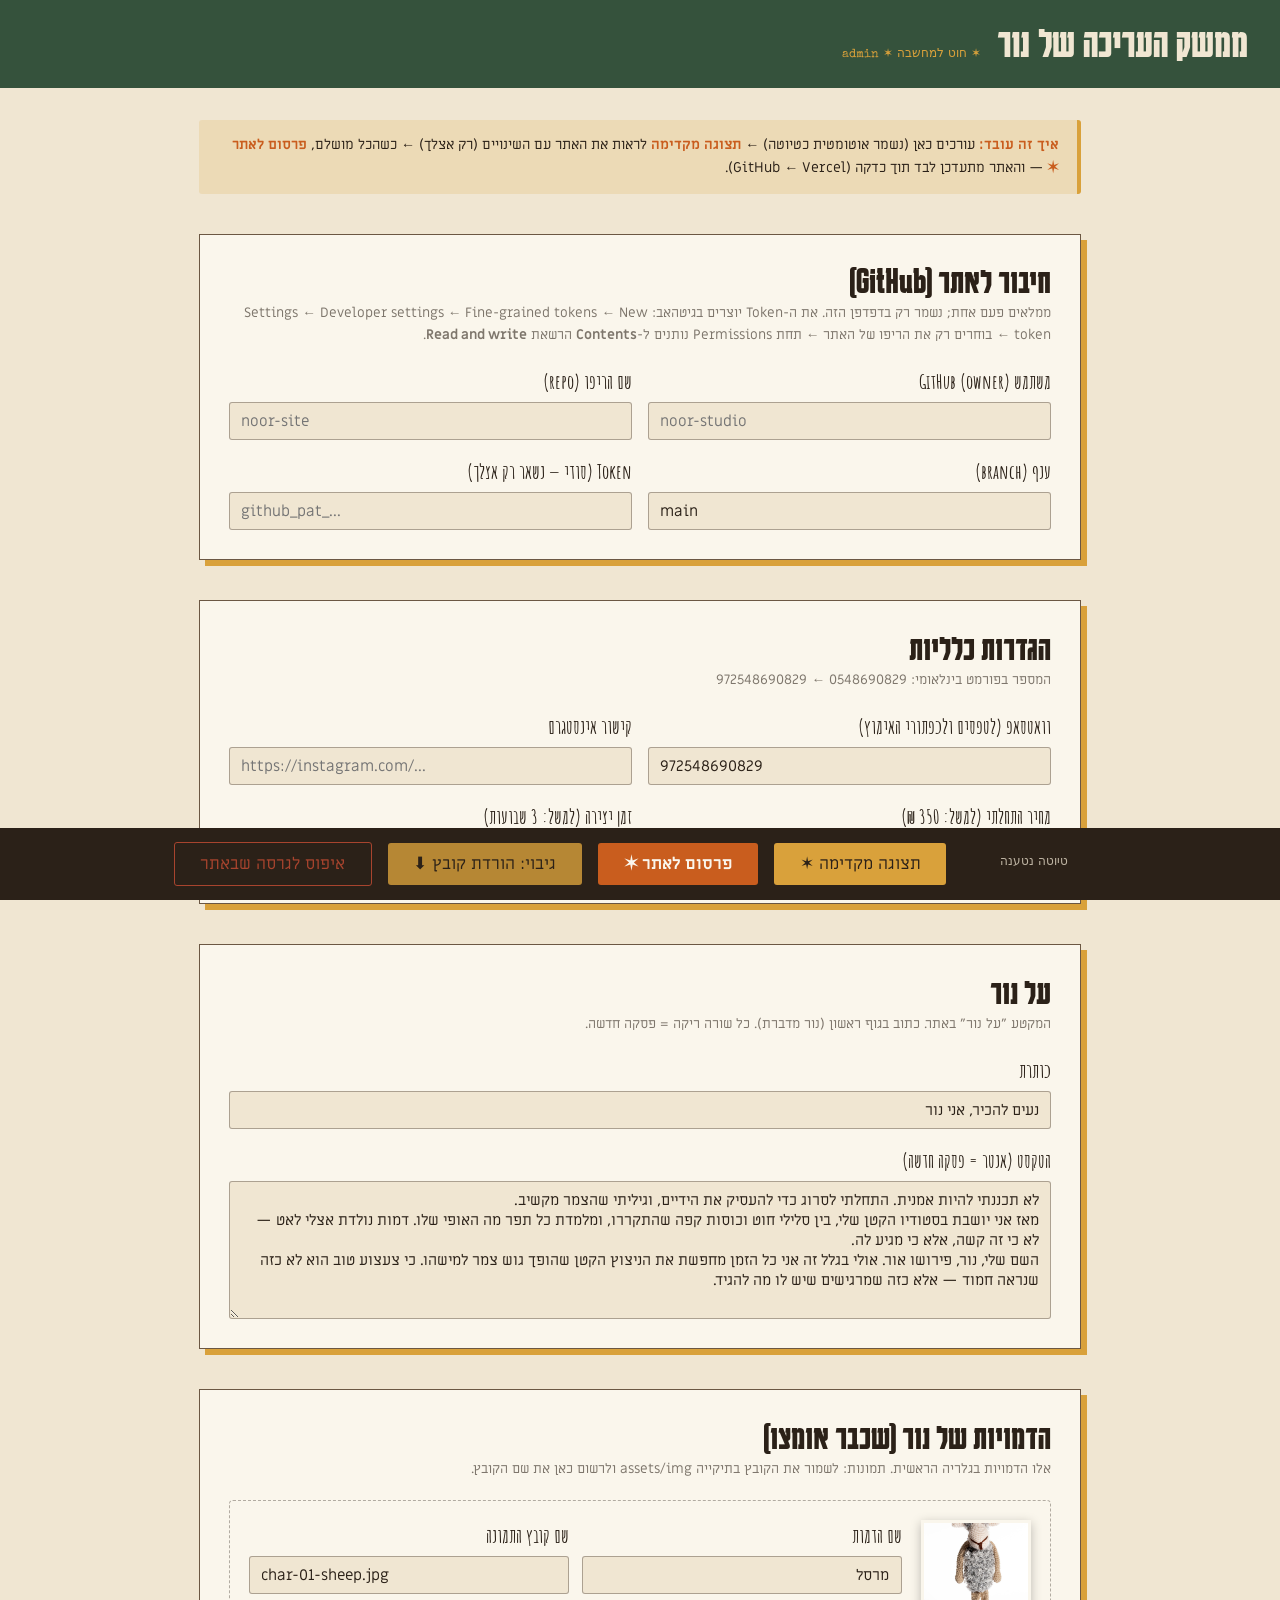
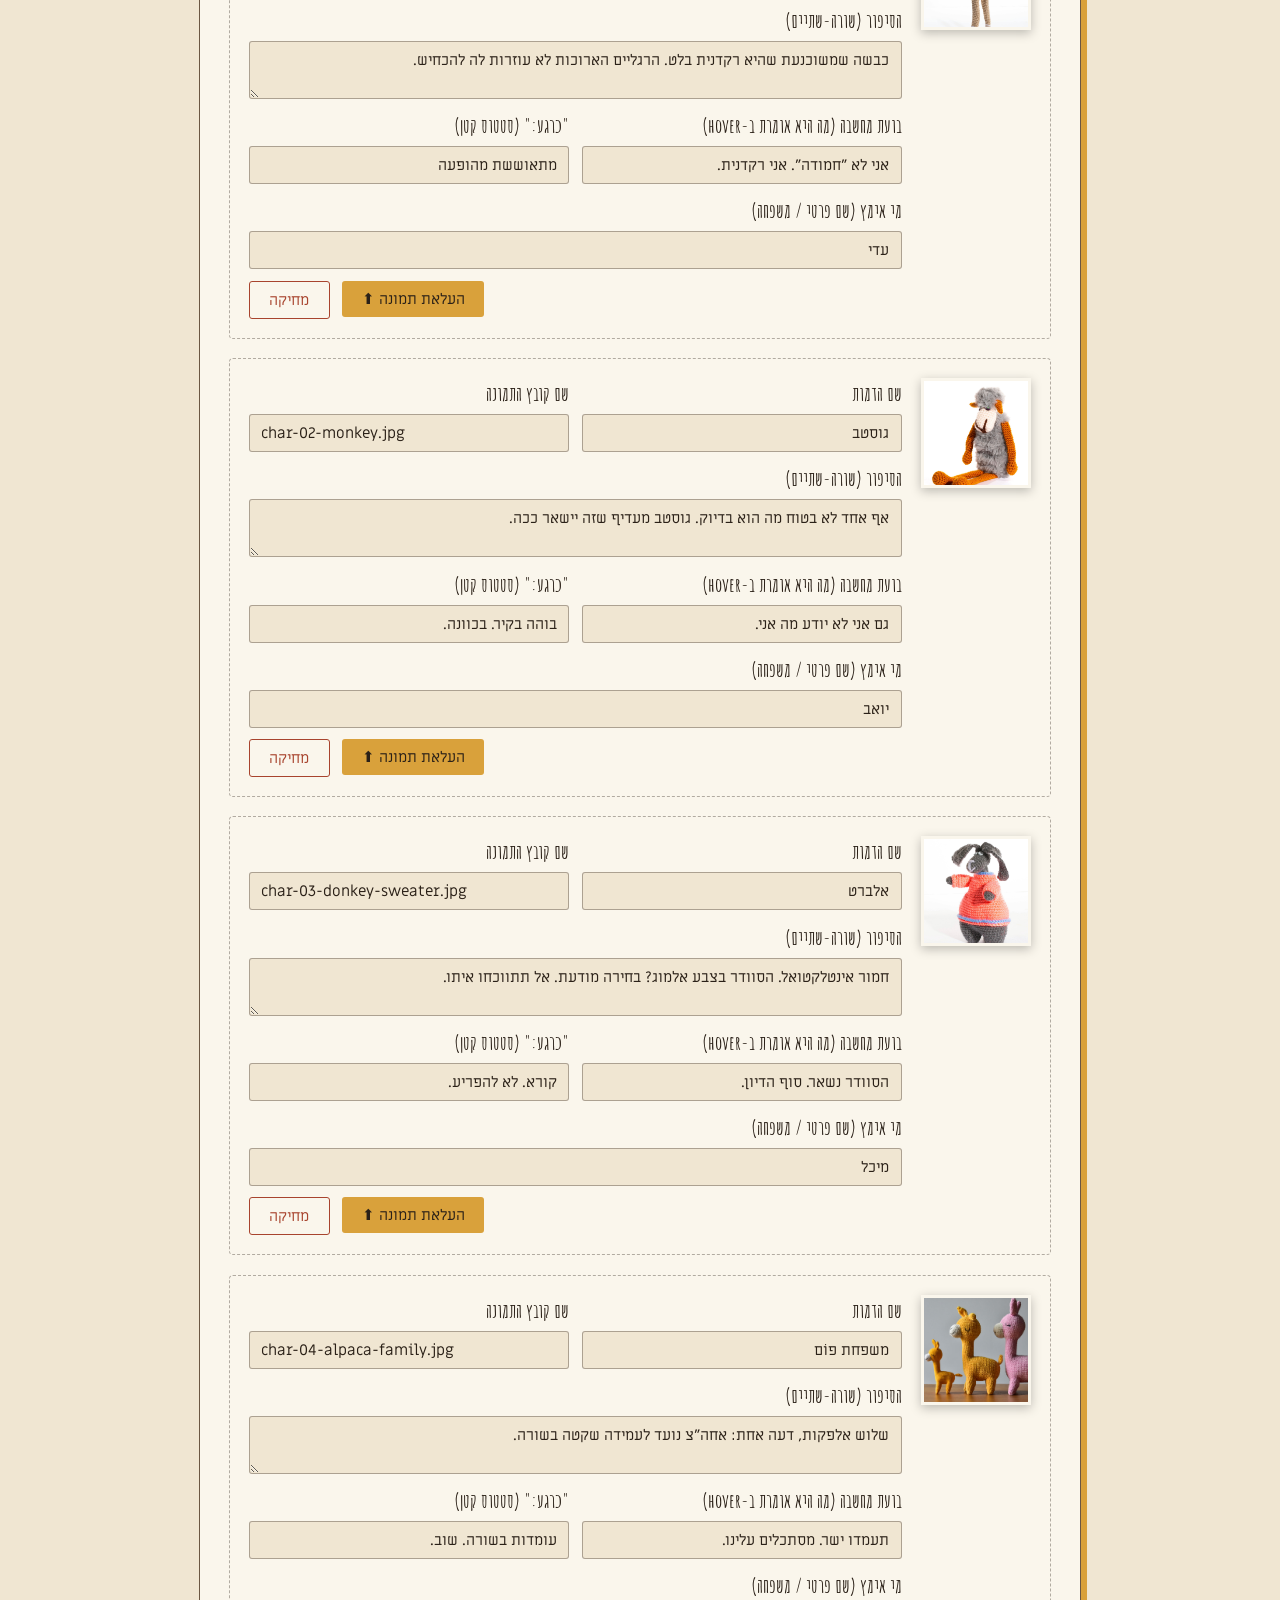
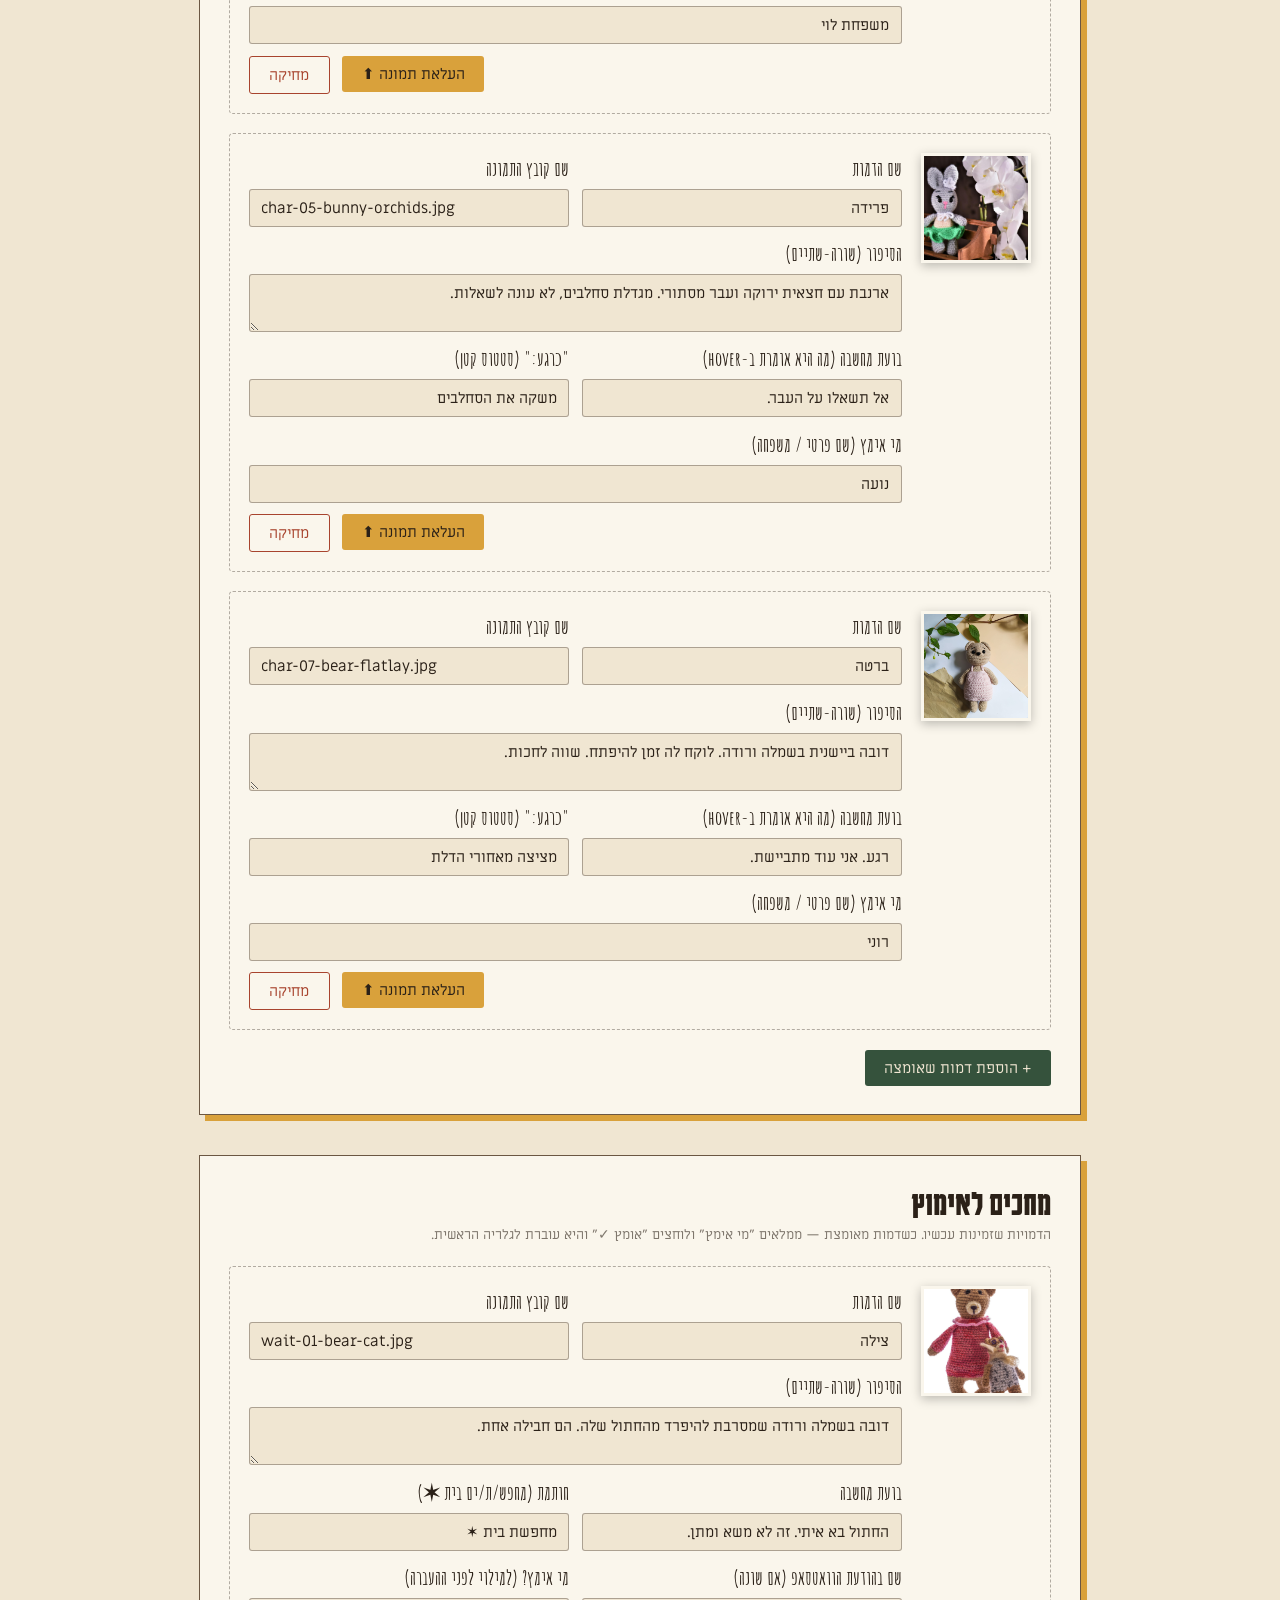
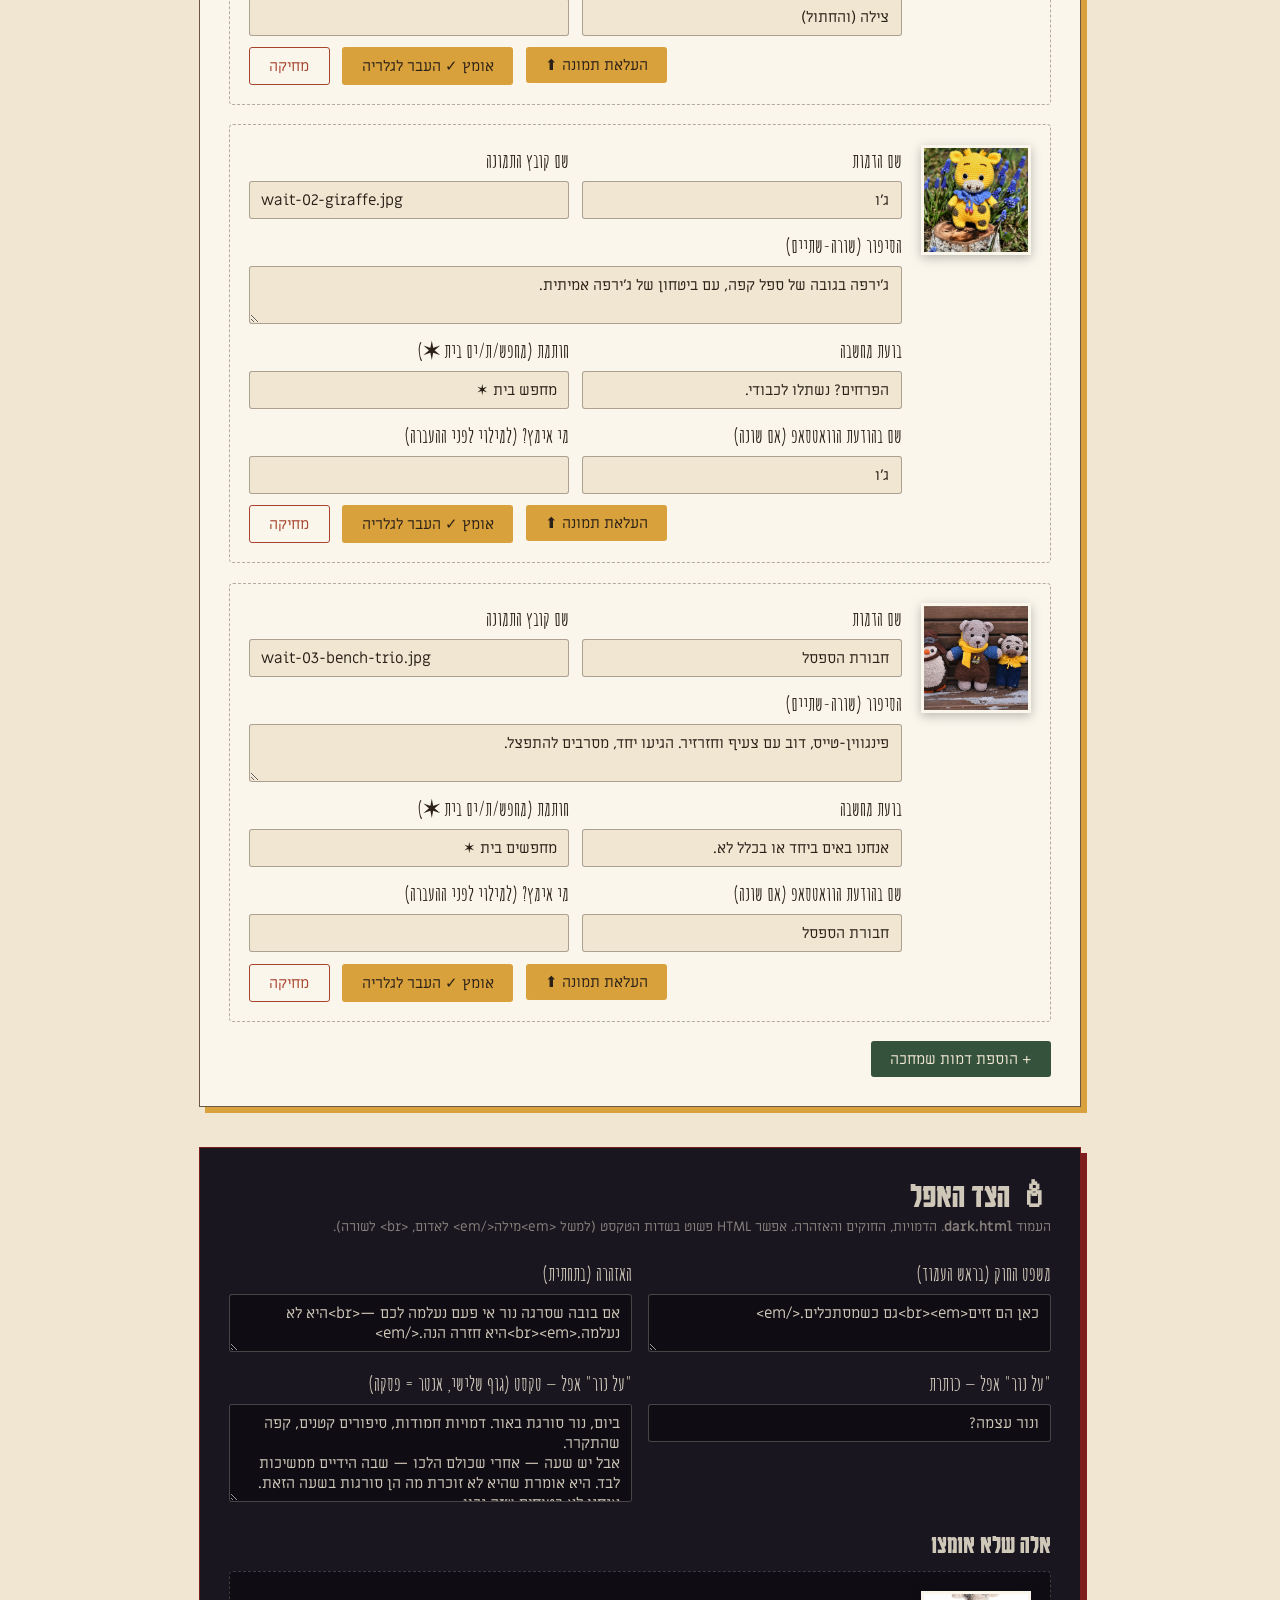
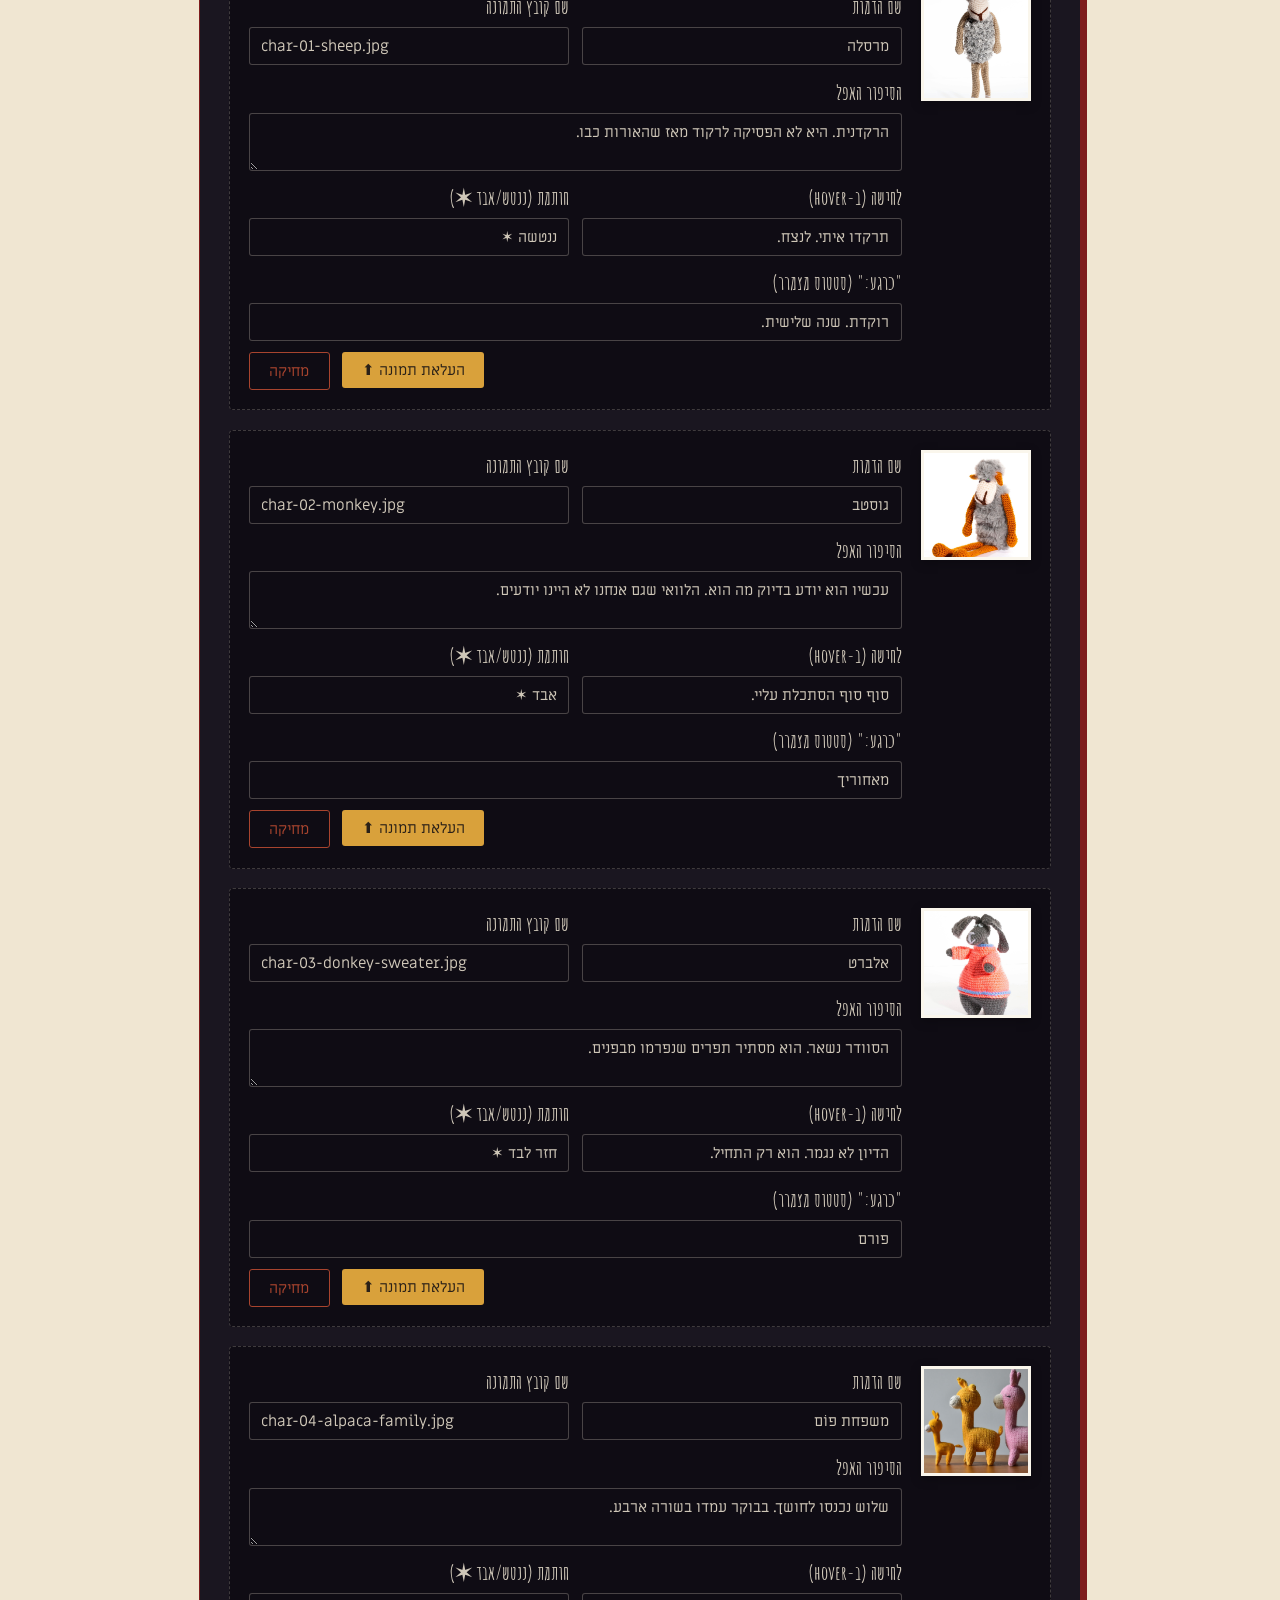
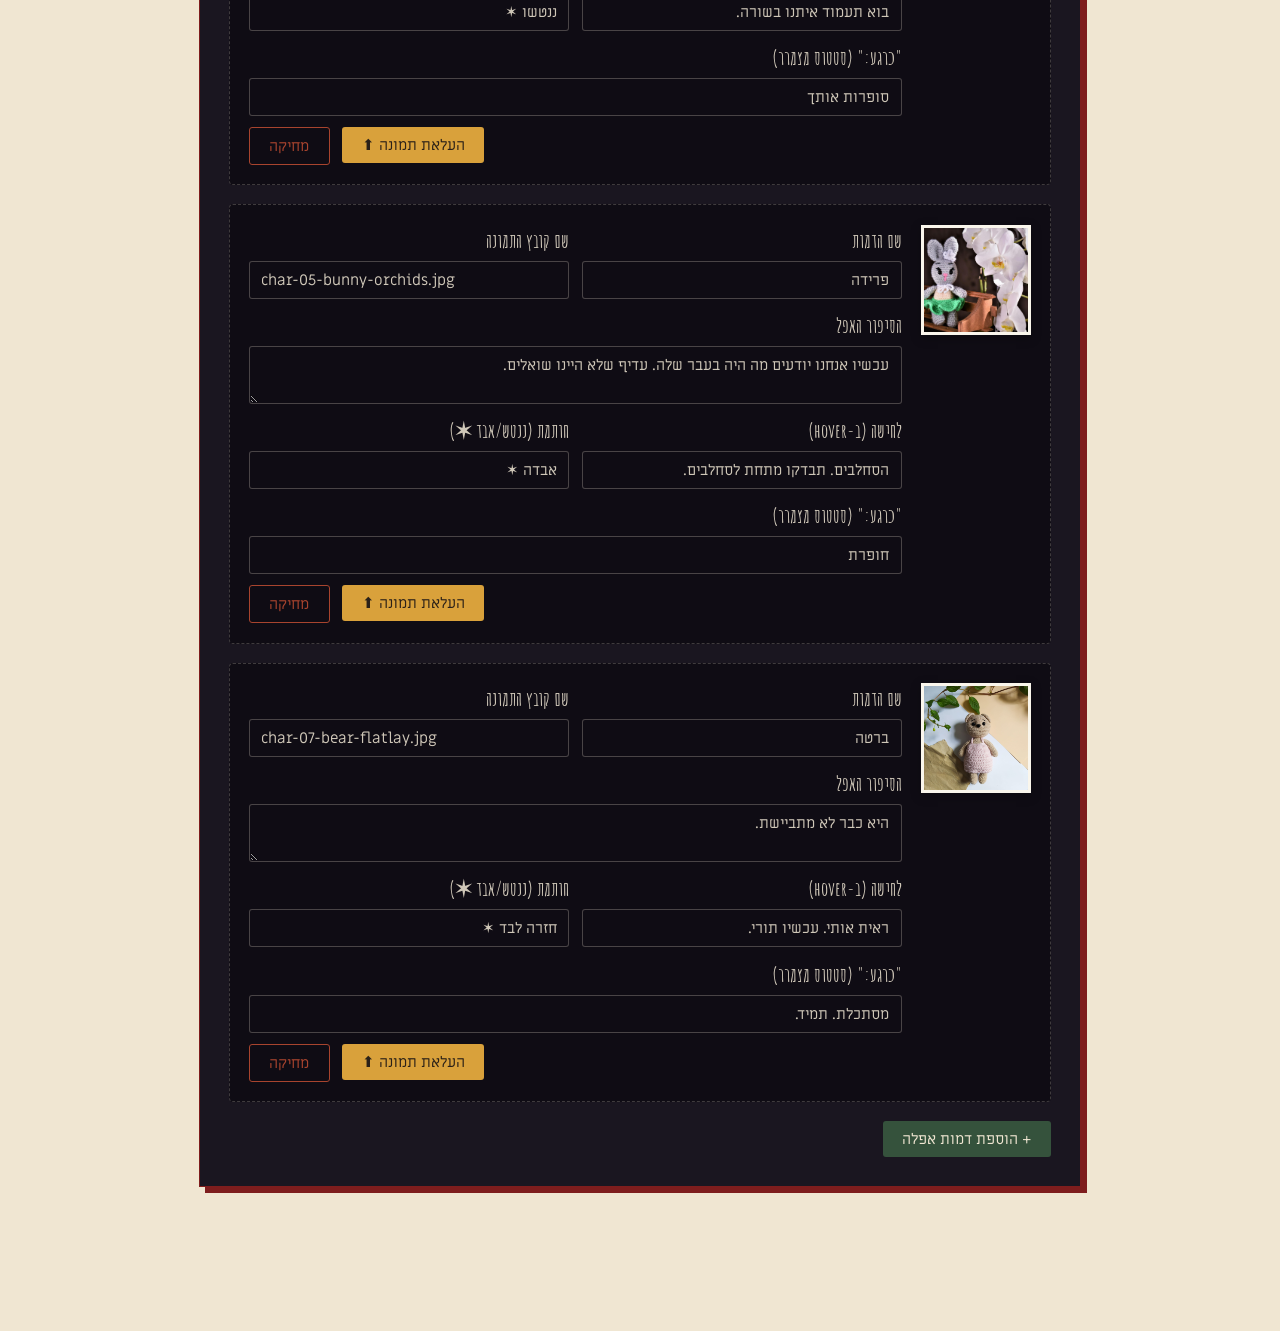
==== admin.html @ 432c55e7 "מקטע 'על נור' — מואר (גוף ראשון) ואפל (גוף שלישי), נערך מהאדמין" ====
<!DOCTYPE html>
<html lang="he" dir="rtl">
<head>
  <meta charset="UTF-8">
  <meta name="viewport" content="width=device-width, initial-scale=1.0">
  <title>ממשק העריכה ✶ חוט למחשבה</title>
  <meta name="robots" content="noindex">
  <link rel="preconnect" href="https://fonts.googleapis.com">
  <link rel="preconnect" href="https://fonts.gstatic.com" crossorigin>
  <link href="https://fonts.googleapis.com/css2?family=Karantina:wght@400;700&family=Amatic+SC:wght@700&family=Miriam+Libre:wght@400;700&family=Special+Elite&display=swap" rel="stylesheet">
  <style>
    :root {
      --paper: #f0e6d2; --ink: #2b2118; --orange: #c95d1e;
      --mustard: #d9a13b; --green: #35523c; --white: #faf6ec;
      --line: rgba(43, 33, 24, 0.35);
    }
    * { margin: 0; padding: 0; box-sizing: border-box; }
    body { background: var(--paper); color: var(--ink); font-family: 'Miriam Libre', serif; line-height: 1.6; padding-bottom: 7rem; }
    .top { background: var(--green); color: var(--paper); padding: 1.4rem 2rem; display: flex; align-items: baseline; gap: 1rem; flex-wrap: wrap; }
    .top h1 { font-family: 'Karantina', cursive; font-size: 2.6rem; line-height: 1; font-weight: 700; }
    .top span { font-family: 'Special Elite', monospace; font-size: 0.78rem; color: var(--mustard); }
    main { max-width: 920px; margin: 0 auto; padding: 2rem 1.2rem; display: flex; flex-direction: column; gap: 2.5rem; }

    .panel { background: var(--white); border: 1.5px solid #6b5743; box-shadow: 6px 6px 0 var(--mustard); padding: 1.8rem; }
    .panel > h2 { font-family: 'Karantina', cursive; font-weight: 700; font-size: 2.2rem; line-height: 1; margin-bottom: 0.3rem; }
    .panel > .hint { font-size: 0.85rem; color: rgba(43,33,24,0.6); margin-bottom: 1.2rem; }

    .grid2 { display: grid; grid-template-columns: 1fr 1fr; gap: 1rem; }
    label { display: flex; flex-direction: column; gap: 0.25rem; font-family: 'Amatic SC', cursive; font-weight: 700; font-size: 1.25rem; }
    input, textarea { border: 1px solid var(--line); background: var(--paper); font-family: 'Miriam Libre', serif; font-size: 0.95rem; padding: 0.5rem 0.7rem; color: var(--ink); border-radius: 3px; }
    input:focus, textarea:focus { outline: none; border-color: var(--orange); }
    textarea { resize: vertical; }

    .card { border: 1px dashed var(--line); border-radius: 4px; padding: 1.2rem; margin-bottom: 1.2rem; display: grid; grid-template-columns: 110px 1fr; gap: 1.2rem; background: var(--white); }
    .card__thumb { width: 110px; height: 110px; object-fit: cover; border: 3px solid var(--white); box-shadow: 0 3px 10px rgba(0,0,0,0.25); background: var(--paper); }
    .card__fields { display: flex; flex-direction: column; gap: 0.7rem; }
    .card__row { display: grid; grid-template-columns: 1fr 1fr; gap: 0.8rem; }
    .card__actions { grid-column: 1 / -1; display: flex; gap: 0.8rem; justify-content: flex-end; flex-wrap: wrap; }

    button { cursor: pointer; font-family: 'Miriam Libre', serif; }
    .btn { border: none; padding: 0.5rem 1.2rem; font-size: 0.95rem; border-radius: 3px; transition: transform 0.12s; }
    .btn:hover { transform: translateY(-1px); }
    .btn--add { background: var(--green); color: var(--paper); }
    .btn--del { background: transparent; color: #a8442e; border: 1px solid #a8442e; }
    .btn--move { background: var(--mustard); color: var(--ink); }

    .savebar { position: fixed; bottom: 0; right: 0; left: 0; background: var(--ink); padding: 0.9rem 1.5rem; display: flex; gap: 1rem; align-items: center; justify-content: center; flex-wrap: wrap; z-index: 10; }
    .savebar .btn { font-size: 1.05rem; padding: 0.6rem 1.6rem; }
    .btn--preview { background: var(--mustard); color: var(--ink); }
    .btn--download { background: var(--orange); color: var(--white); font-weight: 700; }
    .savebar__status { font-family: 'Special Elite', monospace; font-size: 0.75rem; color: var(--paper); opacity: 0.75; min-width: 9rem; text-align: center; }

    .panel--dark { background: #1a1620; color: #cfc7b8; border-color: #7e1d1d; box-shadow: 6px 6px 0 #7e1d1d; }
    .panel--dark h2, .panel--dark h3 { color: #cfc7b8; }
    .panel--dark .hint { color: rgba(207,199,184,0.6); }
    .panel--dark label { color: #cfc7b8; }
    .panel--dark input, .panel--dark textarea { background: #0f0c14; color: #cfc7b8; border-color: rgba(207,199,184,0.3); }
    .panel--dark .card { background: #0f0c14; border-color: rgba(207,199,184,0.25); }
    .howto { font-size: 0.88rem; background: rgba(217,161,59,0.18); border-right: 4px solid var(--mustard); padding: 0.9rem 1.1rem; border-radius: 3px; }
    .howto b { color: var(--orange); }
    @media (max-width: 640px) { .card { grid-template-columns: 1fr; } .grid2, .card__row { grid-template-columns: 1fr; } }
  </style>
</head>
<body>
  <header class="top">
    <h1>ממשק העריכה של נור</h1>
    <span>✶ חוט למחשבה ✶ admin</span>
  </header>

  <main>
    <div class="howto">
      <b>איך זה עובד:</b> עורכים כאן (נשמר אוטומטית כטיוטה) ← <b>תצוגה מקדימה</b> לראות את האתר עם השינויים (רק אצלך) ←
      כשהכל מושלם, <b>פרסום לאתר ✶</b> — והאתר מתעדכן לבד תוך כדקה (GitHub ← Vercel).
    </div>

    <section class="panel">
      <h2>חיבור לאתר (GitHub)</h2>
      <p class="hint">
        ממלאים פעם אחת; נשמר רק בדפדפן הזה. את ה-Token יוצרים בגיטהאב:
        Settings ← Developer settings ← Fine-grained tokens ← New token ←
        בוחרים רק את הריפו של האתר ← תחת Permissions נותנים ל-<b>Contents</b> הרשאת <b>Read and write</b>.
      </p>
      <div class="grid2">
        <label>משתמש GitHub (owner)
          <input type="text" id="gh-owner" dir="ltr" placeholder="noor-studio">
        </label>
        <label>שם הריפו (repo)
          <input type="text" id="gh-repo" dir="ltr" placeholder="noor-site">
        </label>
        <label>ענף (branch)
          <input type="text" id="gh-branch" dir="ltr" placeholder="main">
        </label>
        <label>Token (סודי — נשאר רק אצלך)
          <input type="password" id="gh-token" dir="ltr" placeholder="github_pat_...">
        </label>
      </div>
    </section>

    <section class="panel">
      <h2>הגדרות כלליות</h2>
      <p class="hint">המספר בפורמט בינלאומי: 0548690829 ← 972548690829</p>
      <div class="grid2">
        <label>וואטסאפ (לטפסים ולכפתורי האימוץ)
          <input type="text" id="s-whatsapp" dir="ltr">
        </label>
        <label>קישור אינסטגרם
          <input type="text" id="s-instagram" dir="ltr" placeholder="https://instagram.com/...">
        </label>
        <label>מחיר התחלתי (למשל: 350 ₪)
          <input type="text" id="s-priceFrom" placeholder="___">
        </label>
        <label>זמן יצירה (למשל: 3 שבועות)
          <input type="text" id="s-leadTime" placeholder="___">
        </label>
      </div>
    </section>

    <section class="panel">
      <h2>על נור</h2>
      <p class="hint">המקטע "על נור" באתר. כתוב בגוף ראשון (נור מדברת). כל שורה ריקה = פסקה חדשה.</p>
      <label>כותרת
        <input type="text" id="about-title">
      </label>
      <label style="margin-top:1rem">הטקסט (אנטר = פסקה חדשה)
        <textarea id="about-body" rows="6"></textarea>
      </label>
    </section>

    <section class="panel">
      <h2>הדמויות של נור (שכבר אומצו)</h2>
      <p class="hint">אלו הדמויות בגלריה הראשית. תמונות: לשמור את הקובץ בתיקייה assets/img ולרשום כאן את שם הקובץ.</p>
      <div id="charList"></div>
      <button class="btn btn--add" id="addChar">+ הוספת דמות שאומצה</button>
    </section>

    <section class="panel">
      <h2>מחכים לאימוץ</h2>
      <p class="hint">הדמויות שזמינות עכשיו. כשדמות מאומצת — ממלאים "מי אימץ" ולוחצים "אומץ ✓" והיא עוברת לגלריה הראשית.</p>
      <div id="waitList"></div>
      <button class="btn btn--add" id="addWait">+ הוספת דמות שמחכה</button>
    </section>

    <section class="panel panel--dark">
      <h2>🕯 הצד האפל</h2>
      <p class="hint">העמוד <b dir="ltr">dark.html</b>. הדמויות, החוקים והאזהרה. אפשר HTML פשוט בשדות הטקסט (למשל &lt;em&gt;מילה&lt;/em&gt; לאדום, &lt;br&gt; לשורה).</p>
      <div class="grid2">
        <label>משפט החוק (בראש העמוד)
          <textarea id="d-law" rows="2"></textarea>
        </label>
        <label>האזהרה (בתחתית)
          <textarea id="d-warning" rows="2"></textarea>
        </label>
        <label>"על נור" אפל — כותרת
          <input type="text" id="d-aboutTitle">
        </label>
        <label>"על נור" אפל — טקסט (גוף שלישי, אנטר = פסקה)
          <textarea id="d-aboutBody" rows="4"></textarea>
        </label>
      </div>
      <h3 style="font-family:'Karantina',cursive;font-size:1.6rem;margin:1.4rem 0 0.4rem;">אלה שלא אומצו</h3>
      <div id="darkList"></div>
      <button class="btn btn--add" id="addDark">+ הוספת דמות אפלה</button>
    </section>
  </main>

  <div class="savebar">
    <span class="savebar__status" id="status">טיוטה נטענה</span>
    <button class="btn btn--preview" id="previewBtn">תצוגה מקדימה ✶</button>
    <button class="btn btn--download" id="publishBtn">פרסום לאתר ✶</button>
    <button class="btn btn--preview" id="downloadBtn" style="opacity:0.8">גיבוי: הורדת קובץ ⬇</button>
    <button class="btn btn--del" id="resetBtn">איפוס לגרסה שבאתר</button>
  </div>

  <script src="assets/data/content.js"></script>
  <script>
    const DRAFT_KEY = 'noorContentDraft';
    const statusEl = document.getElementById('status');

    // deep copy of published content, or the saved draft
    let data;
    try { data = JSON.parse(localStorage.getItem(DRAFT_KEY)) || null; } catch (e) { data = null; }
    if (!data) data = JSON.parse(JSON.stringify(window.NOOR_CONTENT || {}));
    data.settings = data.settings || {};
    data.characters = data.characters || [];
    data.waiting = data.waiting || [];
    data.about = data.about || { title: '', body: '' };
    data.dark = data.dark || { law: '', warning: '', aboutTitle: '', aboutBody: '' };
    data.darkCharacters = data.darkCharacters || [];

    let saveTimer = null;
    function saveDraft() {
      clearTimeout(saveTimer);
      saveTimer = setTimeout(() => {
        localStorage.setItem(DRAFT_KEY, JSON.stringify(data));
        statusEl.textContent = 'הטיוטה נשמרה ✶';
      }, 400);
      statusEl.textContent = 'שומר...';
    }

    // ---- settings ----
    const sFields = ['whatsapp', 'instagram', 'priceFrom', 'leadTime'];
    sFields.forEach((k) => {
      const el = document.getElementById('s-' + k);
      el.value = data.settings[k] || '';
      el.addEventListener('input', () => { data.settings[k] = el.value.trim(); saveDraft(); });
    });

    // ---- GitHub connection (publish straight from the browser; Vercel redeploys) ----
    const GH_KEY = 'noorGithubCfg';
    let gh;
    try { gh = JSON.parse(localStorage.getItem(GH_KEY)) || {}; } catch (e) { gh = {}; }
    ['owner', 'repo', 'branch', 'token'].forEach((k) => {
      const el = document.getElementById('gh-' + k);
      el.value = gh[k] || (k === 'branch' ? 'main' : '');
      gh[k] = el.value.trim();
      el.addEventListener('input', () => { gh[k] = el.value.trim(); localStorage.setItem(GH_KEY, JSON.stringify(gh)); });
    });
    localStorage.setItem(GH_KEY, JSON.stringify(gh));
    const ghReady = () => gh.owner && gh.repo && gh.token;

    function toB64(buf) {
      const arr = new Uint8Array(buf);
      let s = '';
      for (let i = 0; i < arr.length; i += 0x8000) s += String.fromCharCode.apply(null, arr.subarray(i, i + 0x8000));
      return btoa(s);
    }

    async function ghPut(path, buf, message) {
      const base = 'https://api.github.com/repos/' + gh.owner + '/' + gh.repo + '/contents/' + path;
      const branch = gh.branch || 'main';
      const headers = { 'Authorization': 'Bearer ' + gh.token, 'Accept': 'application/vnd.github+json' };
      let sha;
      const head = await fetch(base + '?ref=' + branch, { headers });
      if (head.ok) sha = (await head.json()).sha;
      const body = { message: message, content: toB64(buf), branch: branch };
      if (sha) body.sha = sha;
      const put = await fetch(base, { method: 'PUT', headers: headers, body: JSON.stringify(body) });
      if (!put.ok) {
        let msg = put.status;
        try { msg = (await put.json()).message || msg; } catch (e) {}
        throw new Error(msg);
      }
    }

    function contentFileText() {
      const header = '// ✶ חוט למחשבה — קובץ התוכן של האתר ✶\n// הקובץ הזה נערך דרך admin.html — אין צורך לגעת בו ידנית.\n';
      return header + 'window.NOOR_CONTENT = ' + JSON.stringify(data, null, 2) + ';\n';
    }

    document.getElementById('publishBtn').onclick = async () => {
      if (!ghReady()) { alert('רגע — קודם ממלאים את פרטי GitHub בפאנל "חיבור לאתר".'); return; }
      if (!confirm('לפרסם את השינויים לאתר החי?')) return;
      statusEl.textContent = 'מפרסם...';
      try {
        await ghPut('assets/data/content.js', new TextEncoder().encode(contentFileText()), 'עדכון תוכן מהממשק של נור ✶');
        statusEl.textContent = 'פורסם! האתר מתעדכן תוך כדקה ✶';
      } catch (e) {
        statusEl.textContent = 'שגיאה: ' + e.message;
        alert('הפרסום נכשל: ' + e.message + '\nבודקים: שם משתמש/ריפו נכונים? ל-Token יש הרשאת Contents: Read and write?');
      }
    };

    // image upload — straight into assets/img on GitHub
    function uploadButton(ch) {
      const wrap = document.createElement('span');
      const btn = document.createElement('button');
      btn.type = 'button';
      btn.className = 'btn btn--move';
      btn.textContent = 'העלאת תמונה ⬆';
      const inp = document.createElement('input');
      inp.type = 'file';
      inp.accept = 'image/jpeg,image/png,image/webp';
      inp.hidden = true;
      btn.onclick = () => {
        if (!ghReady()) { alert('להעלאת תמונה ממלאים קודם את פרטי GitHub בפאנל "חיבור לאתר".'); return; }
        inp.click();
      };
      inp.onchange = async () => {
        const f = inp.files[0];
        if (!f) return;
        const ext = (f.name.split('.').pop() || 'jpg').toLowerCase();
        const safe = f.name.replace(/\.[^.]+$/, '').toLowerCase().replace(/[^a-z0-9-]+/g, '-').replace(/^-+|-+$/g, '') || 'char';
        const name = safe + '-' + Date.now().toString(36) + '.' + ext;
        statusEl.textContent = 'מעלה תמונה...';
        btn.disabled = true;
        try {
          await ghPut('assets/img/' + name, await f.arrayBuffer(), 'העלאת תמונה: ' + name);
          ch.img = name;
          saveDraft(); renderChars(); renderWaiting();
          statusEl.textContent = 'התמונה עלתה ✶ (תופיע אחרי הפרסום הבא)';
        } catch (e) {
          statusEl.textContent = 'שגיאה בהעלאה: ' + e.message;
          alert('ההעלאה נכשלה: ' + e.message);
        }
        btn.disabled = false;
      };
      wrap.appendChild(btn);
      wrap.appendChild(inp);
      return wrap;
    }

    // ---- generic list editor ----
    function field(labelText, value, onInput, opts) {
      const lab = document.createElement('label');
      lab.textContent = labelText;
      const el = document.createElement(opts && opts.textarea ? 'textarea' : 'input');
      if (opts && opts.textarea) el.rows = 2;
      el.value = value || '';
      if (opts && opts.ltr) el.dir = 'ltr';
      el.addEventListener('input', () => { onInput(el.value); saveDraft(); });
      lab.appendChild(el);
      return lab;
    }

    function thumb(img) {
      const t = document.createElement('img');
      t.className = 'card__thumb';
      t.src = 'assets/img/' + (img || '');
      t.onerror = () => { t.style.opacity = 0.25; };
      return t;
    }

    function renderChars() {
      const box = document.getElementById('charList');
      box.innerHTML = '';
      data.characters.forEach((ch, i) => {
        const card = document.createElement('div');
        card.className = 'card';
        const t = thumb(ch.img);
        card.appendChild(t);

        const fields = document.createElement('div');
        fields.className = 'card__fields';
        const row1 = document.createElement('div'); row1.className = 'card__row';
        row1.appendChild(field('שם הדמות', ch.name, v => ch.name = v));
        row1.appendChild(field('שם קובץ התמונה', ch.img, v => { ch.img = v.trim(); t.src = 'assets/img/' + v.trim(); t.style.opacity = 1; }, { ltr: true }));
        fields.appendChild(row1);
        fields.appendChild(field('הסיפור (שורה-שתיים)', ch.story, v => ch.story = v, { textarea: true }));
        const row2 = document.createElement('div'); row2.className = 'card__row';
        row2.appendChild(field('בועת מחשבה (מה היא אומרת ב-hover)', ch.bubble, v => ch.bubble = v));
        row2.appendChild(field('"כרגע:" (סטטוס קטן)', ch.status, v => ch.status = v));
        fields.appendChild(row2);
        fields.appendChild(field('מי אימץ (שם פרטי / משפחה)', ch.owner, v => ch.owner = v));

        const actions = document.createElement('div');
        actions.className = 'card__actions';
        actions.appendChild(uploadButton(ch));
        const del = document.createElement('button');
        del.className = 'btn btn--del';
        del.textContent = 'מחיקה';
        del.onclick = () => { if (confirm('למחוק את ' + (ch.name || 'הדמות') + '?')) { data.characters.splice(i, 1); saveDraft(); renderChars(); } };
        actions.appendChild(del);
        fields.appendChild(actions);

        card.appendChild(fields);
        box.appendChild(card);
      });
    }

    function renderWaiting() {
      const box = document.getElementById('waitList');
      box.innerHTML = '';
      data.waiting.forEach((ch, i) => {
        const card = document.createElement('div');
        card.className = 'card';
        const t = thumb(ch.img);
        card.appendChild(t);

        const fields = document.createElement('div');
        fields.className = 'card__fields';
        const row1 = document.createElement('div'); row1.className = 'card__row';
        row1.appendChild(field('שם הדמות', ch.name, v => ch.name = v));
        row1.appendChild(field('שם קובץ התמונה', ch.img, v => { ch.img = v.trim(); t.src = 'assets/img/' + v.trim(); t.style.opacity = 1; }, { ltr: true }));
        fields.appendChild(row1);
        fields.appendChild(field('הסיפור (שורה-שתיים)', ch.story, v => ch.story = v, { textarea: true }));
        const row2 = document.createElement('div'); row2.className = 'card__row';
        row2.appendChild(field('בועת מחשבה', ch.bubble, v => ch.bubble = v));
        row2.appendChild(field('חותמת (מחפש/ת/ים בית ✶)', ch.stamp, v => ch.stamp = v));
        fields.appendChild(row2);
        const row3 = document.createElement('div'); row3.className = 'card__row';
        row3.appendChild(field('שם בהודעת הוואטסאפ (אם שונה)', ch.adoptName, v => ch.adoptName = v));
        const ownerField = field('מי אימץ? (למילוי לפני ההעברה)', '', v => card.dataset.owner = v);
        row3.appendChild(ownerField);
        fields.appendChild(row3);

        const actions = document.createElement('div');
        actions.className = 'card__actions';
        const move = document.createElement('button');
        move.className = 'btn btn--move';
        move.textContent = 'אומץ ✓ העבר לגלריה';
        move.onclick = () => {
          const owner = (card.dataset.owner || '').trim();
          if (!owner) { alert('רגע — מי אימץ? ממלאים את השדה "מי אימץ?" ואז מעבירים.'); return; }
          data.characters.push({ img: ch.img, name: ch.name, story: ch.story, bubble: ch.bubble, status: '', owner: owner });
          data.waiting.splice(i, 1);
          saveDraft(); renderChars(); renderWaiting();
        };
        const del = document.createElement('button');
        del.className = 'btn btn--del';
        del.textContent = 'מחיקה';
        del.onclick = () => { if (confirm('למחוק את ' + (ch.name || 'הדמות') + '?')) { data.waiting.splice(i, 1); saveDraft(); renderWaiting(); } };
        actions.appendChild(uploadButton(ch));
        actions.appendChild(move);
        actions.appendChild(del);
        fields.appendChild(actions);

        card.appendChild(fields);
        box.appendChild(card);
      });
    }

    // ---- about (light) ----
    ['title', 'body'].forEach((k) => {
      const el = document.getElementById('about-' + k);
      el.value = data.about[k] || '';
      el.addEventListener('input', () => { data.about[k] = el.value; saveDraft(); });
    });

    // ---- dark side ----
    ['law', 'warning', 'aboutTitle', 'aboutBody'].forEach((k) => {
      const el = document.getElementById('d-' + k);
      el.value = data.dark[k] || '';
      el.addEventListener('input', () => { data.dark[k] = el.value; saveDraft(); });
    });

    function renderDark() {
      const box = document.getElementById('darkList');
      box.innerHTML = '';
      data.darkCharacters.forEach((ch, i) => {
        const card = document.createElement('div');
        card.className = 'card';
        const t = thumb(ch.img);
        card.appendChild(t);
        const fields = document.createElement('div');
        fields.className = 'card__fields';
        const row1 = document.createElement('div'); row1.className = 'card__row';
        row1.appendChild(field('שם הדמות', ch.name, v => ch.name = v));
        row1.appendChild(field('שם קובץ התמונה', ch.img, v => { ch.img = v.trim(); t.src = 'assets/img/' + v.trim(); t.style.opacity = 1; }, { ltr: true }));
        fields.appendChild(row1);
        fields.appendChild(field('הסיפור האפל', ch.story, v => ch.story = v, { textarea: true }));
        const row2 = document.createElement('div'); row2.className = 'card__row';
        row2.appendChild(field('לחישה (ב-hover)', ch.bubble, v => ch.bubble = v));
        row2.appendChild(field('חותמת (ננטש/אבד ✶)', ch.stamp, v => ch.stamp = v));
        fields.appendChild(row2);
        fields.appendChild(field('"כרגע:" (סטטוס מצמרר)', ch.status, v => ch.status = v));
        const actions = document.createElement('div');
        actions.className = 'card__actions';
        actions.appendChild(uploadButton(ch));
        const del = document.createElement('button');
        del.className = 'btn btn--del';
        del.textContent = 'מחיקה';
        del.onclick = () => { if (confirm('למחוק את ' + (ch.name || 'הדמות') + '?')) { data.darkCharacters.splice(i, 1); saveDraft(); renderDark(); } };
        actions.appendChild(del);
        fields.appendChild(actions);
        card.appendChild(fields);
        box.appendChild(card);
      });
    }

    document.getElementById('addDark').onclick = () => {
      data.darkCharacters.push({ img: '', name: '', story: '', bubble: '', stamp: 'ננטש ✶', status: '' });
      saveDraft(); renderDark();
    };

    document.getElementById('addChar').onclick = () => {
      data.characters.push({ img: '', name: '', story: '', bubble: '', status: '', owner: '' });
      saveDraft(); renderChars();
    };
    document.getElementById('addWait').onclick = () => {
      data.waiting.push({ img: '', name: '', story: '', bubble: '', stamp: 'מחפש בית ✶', adoptName: '' });
      saveDraft(); renderWaiting();
    };

    // ---- actions ----
    document.getElementById('previewBtn').onclick = () => {
      localStorage.setItem(DRAFT_KEY, JSON.stringify(data));
      window.open('index.html?preview=1', '_blank');
    };

    document.getElementById('downloadBtn').onclick = () => {
      const header = '// ✶ חוט למחשבה — קובץ התוכן של האתר ✶\n// הקובץ הזה נערך דרך admin.html — אין צורך לגעת בו ידנית.\n';
      const text = header + 'window.NOOR_CONTENT = ' + JSON.stringify(data, null, 2) + ';\n';
      const blob = new Blob([text], { type: 'text/javascript;charset=utf-8' });
      const a = document.createElement('a');
      a.href = URL.createObjectURL(blob);
      a.download = 'content.js';
      a.click();
      URL.revokeObjectURL(a.href);
      statusEl.textContent = 'הקובץ ירד ✶ להחליף ב-assets/data/';
    };

    document.getElementById('resetBtn').onclick = () => {
      if (!confirm('לאפס את כל השינויים ולחזור לגרסה שבאתר?')) return;
      localStorage.removeItem(DRAFT_KEY);
      location.reload();
    };

    renderChars();
    renderWaiting();
    renderDark();
  </script>
</body>
</html>
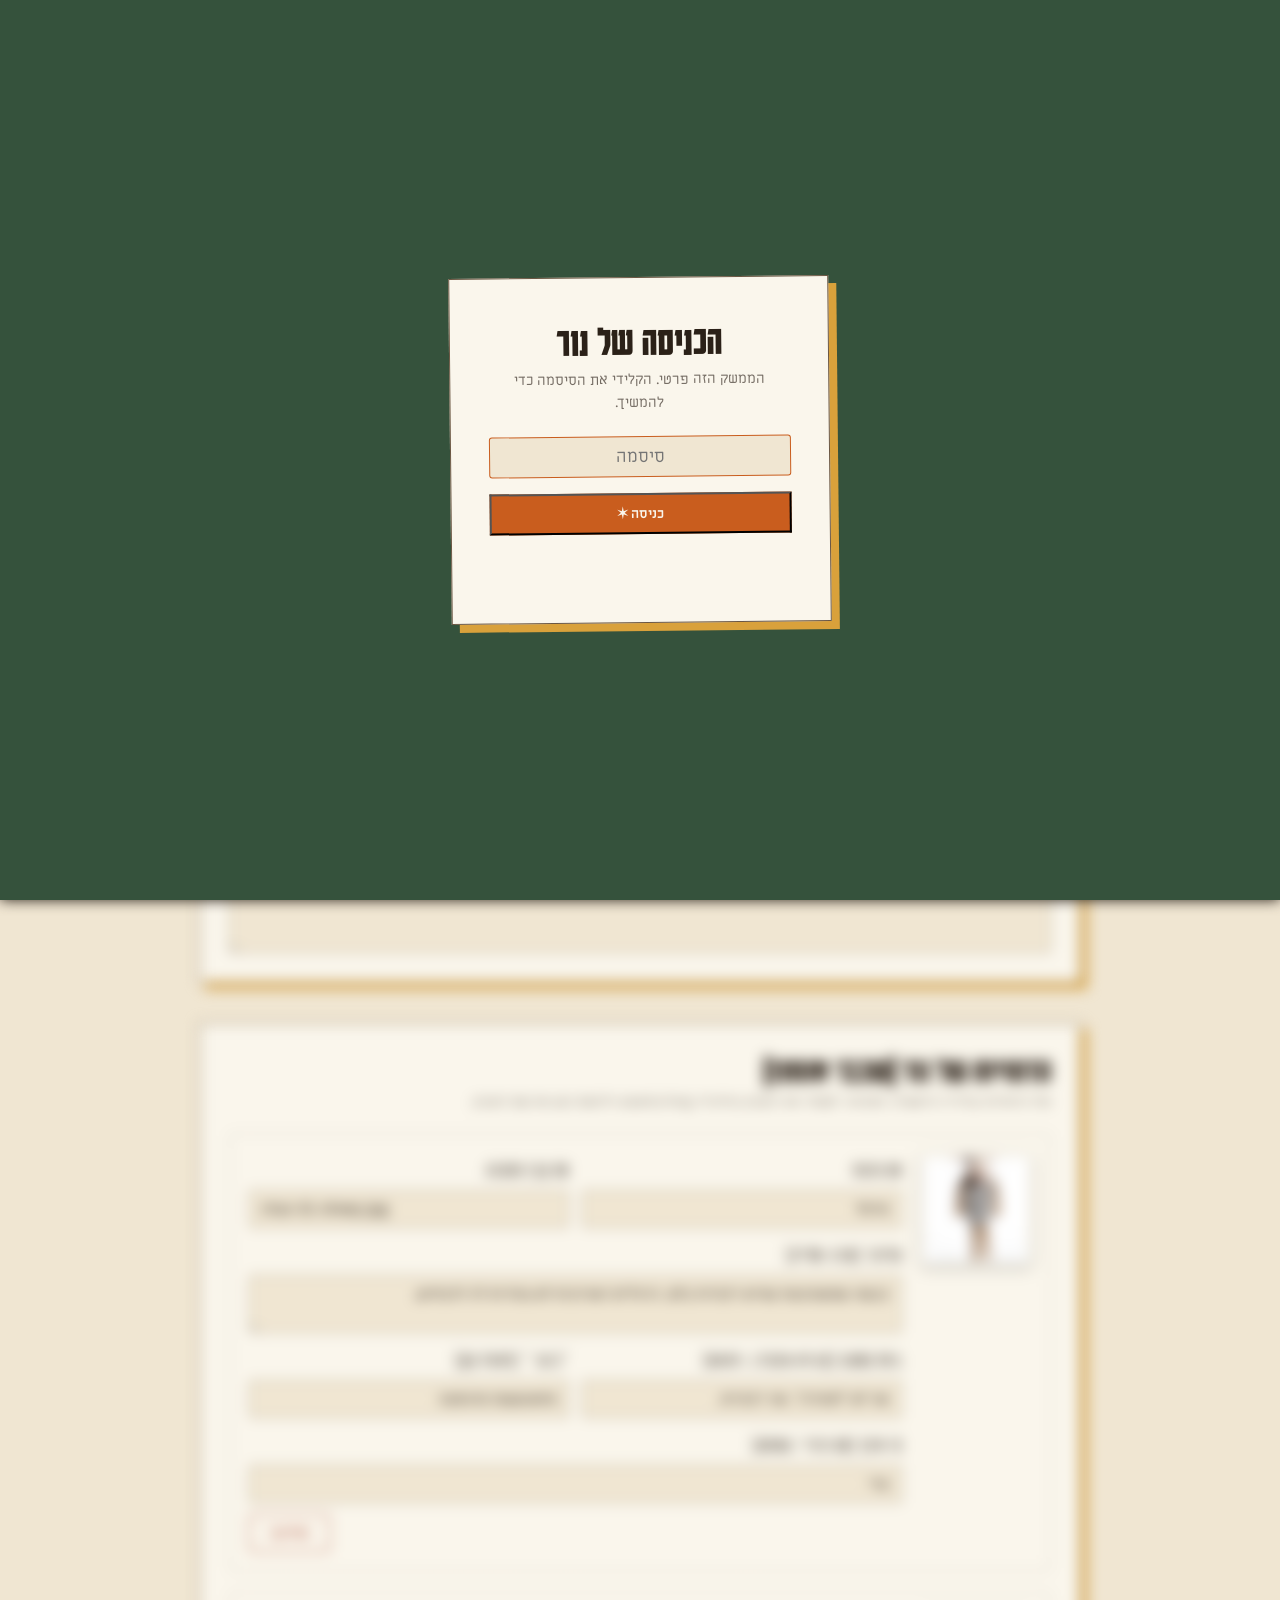
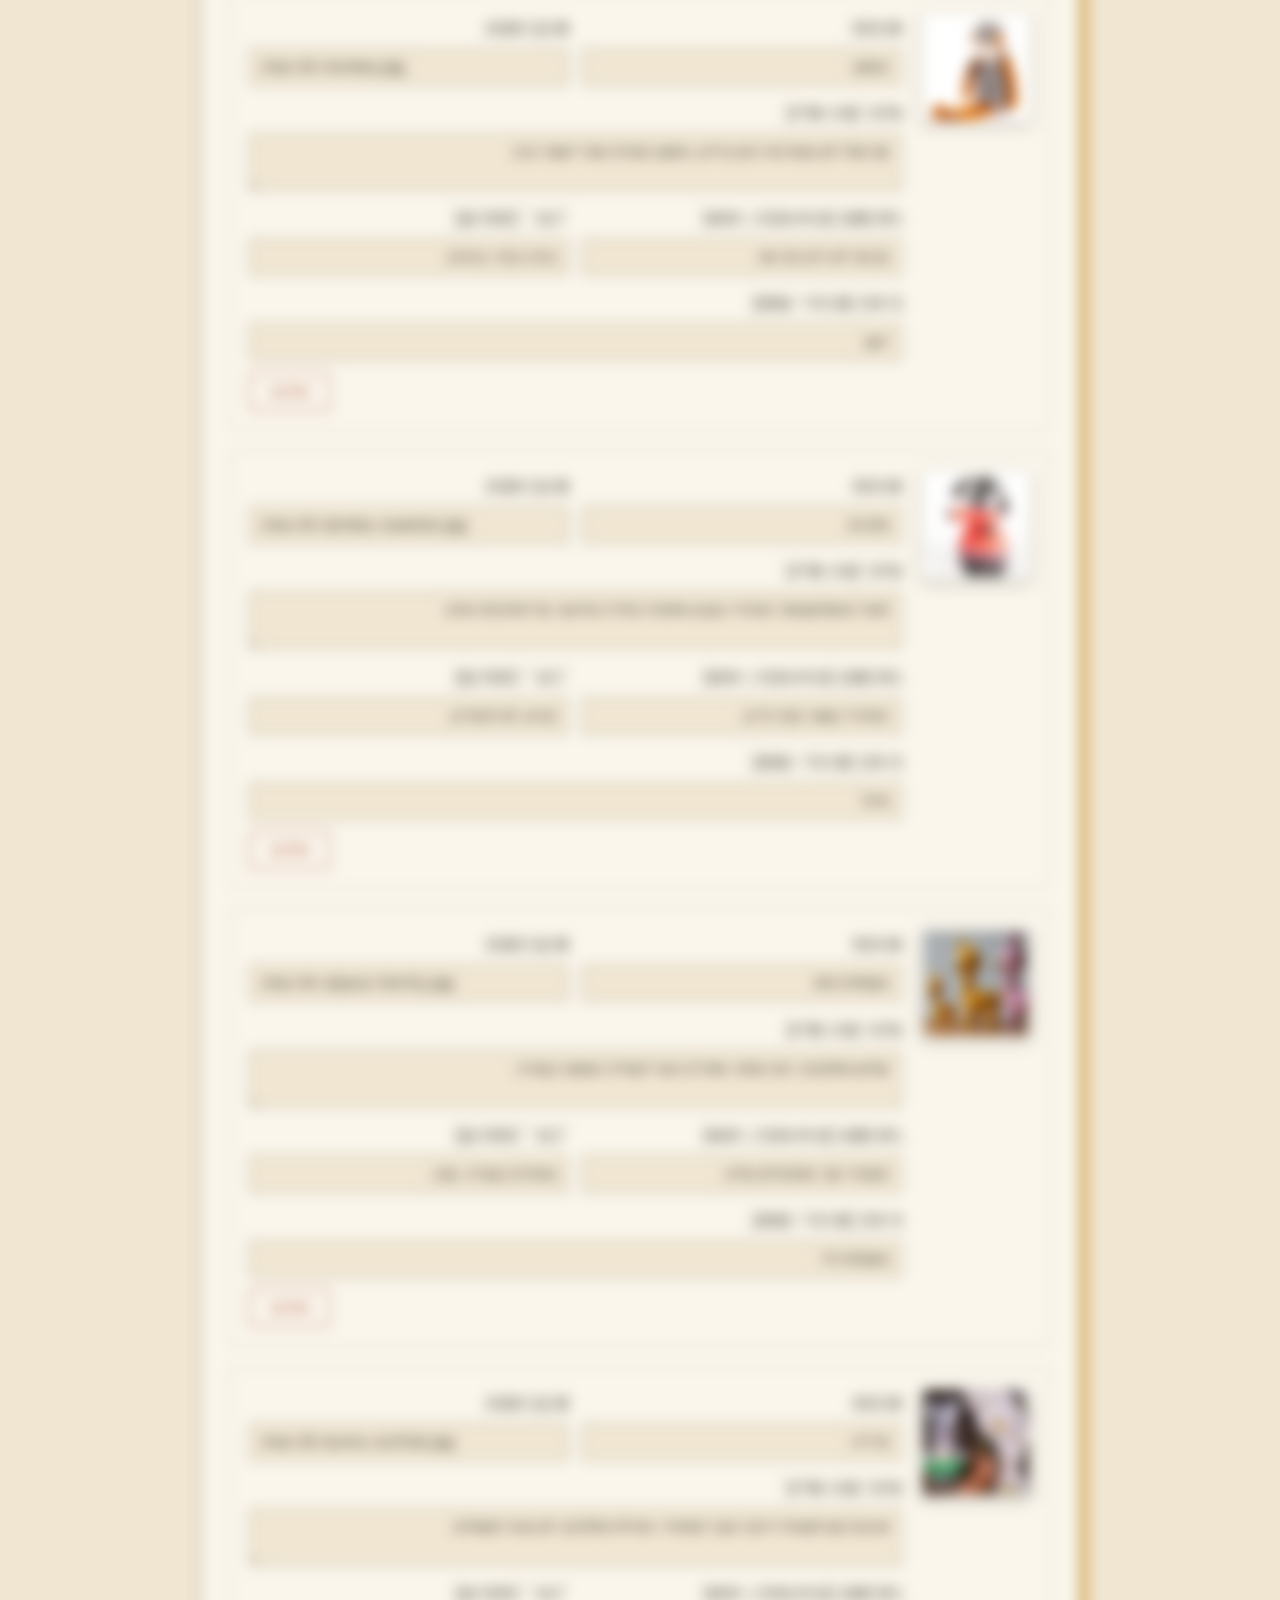
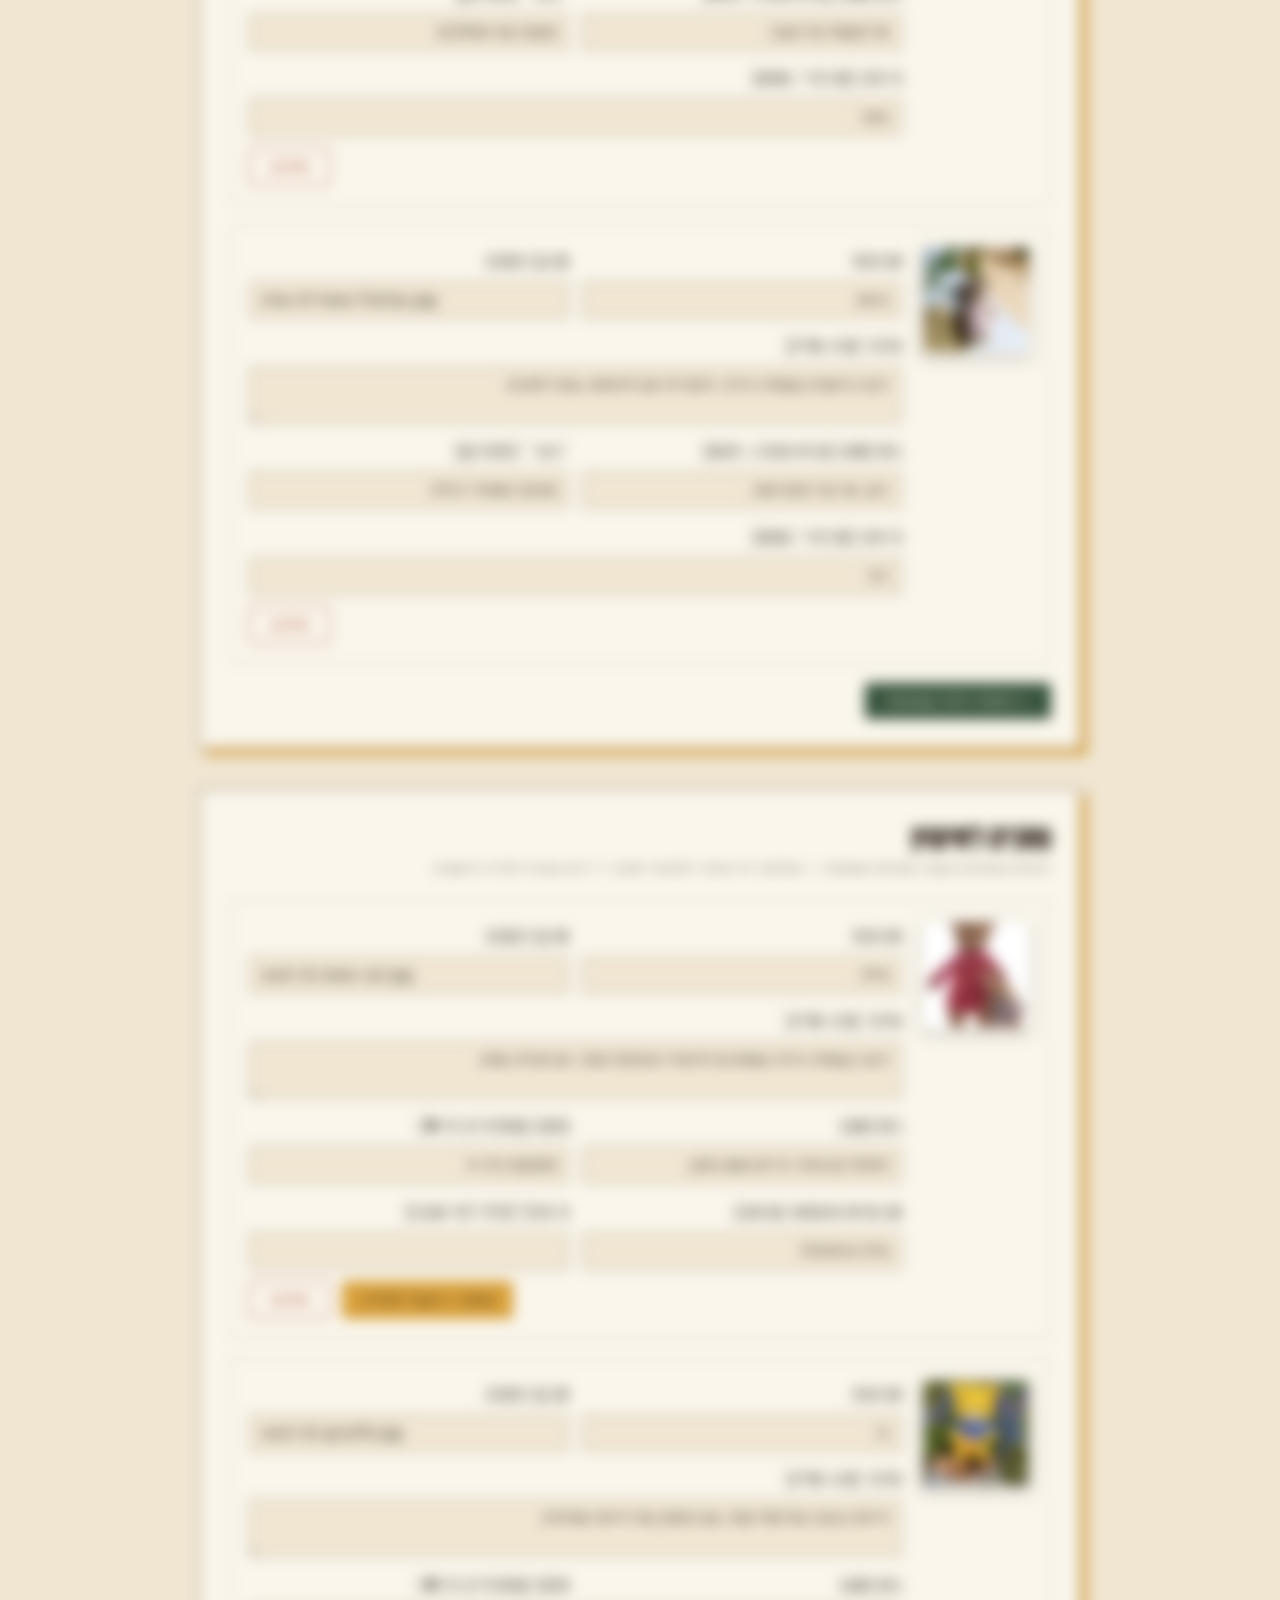
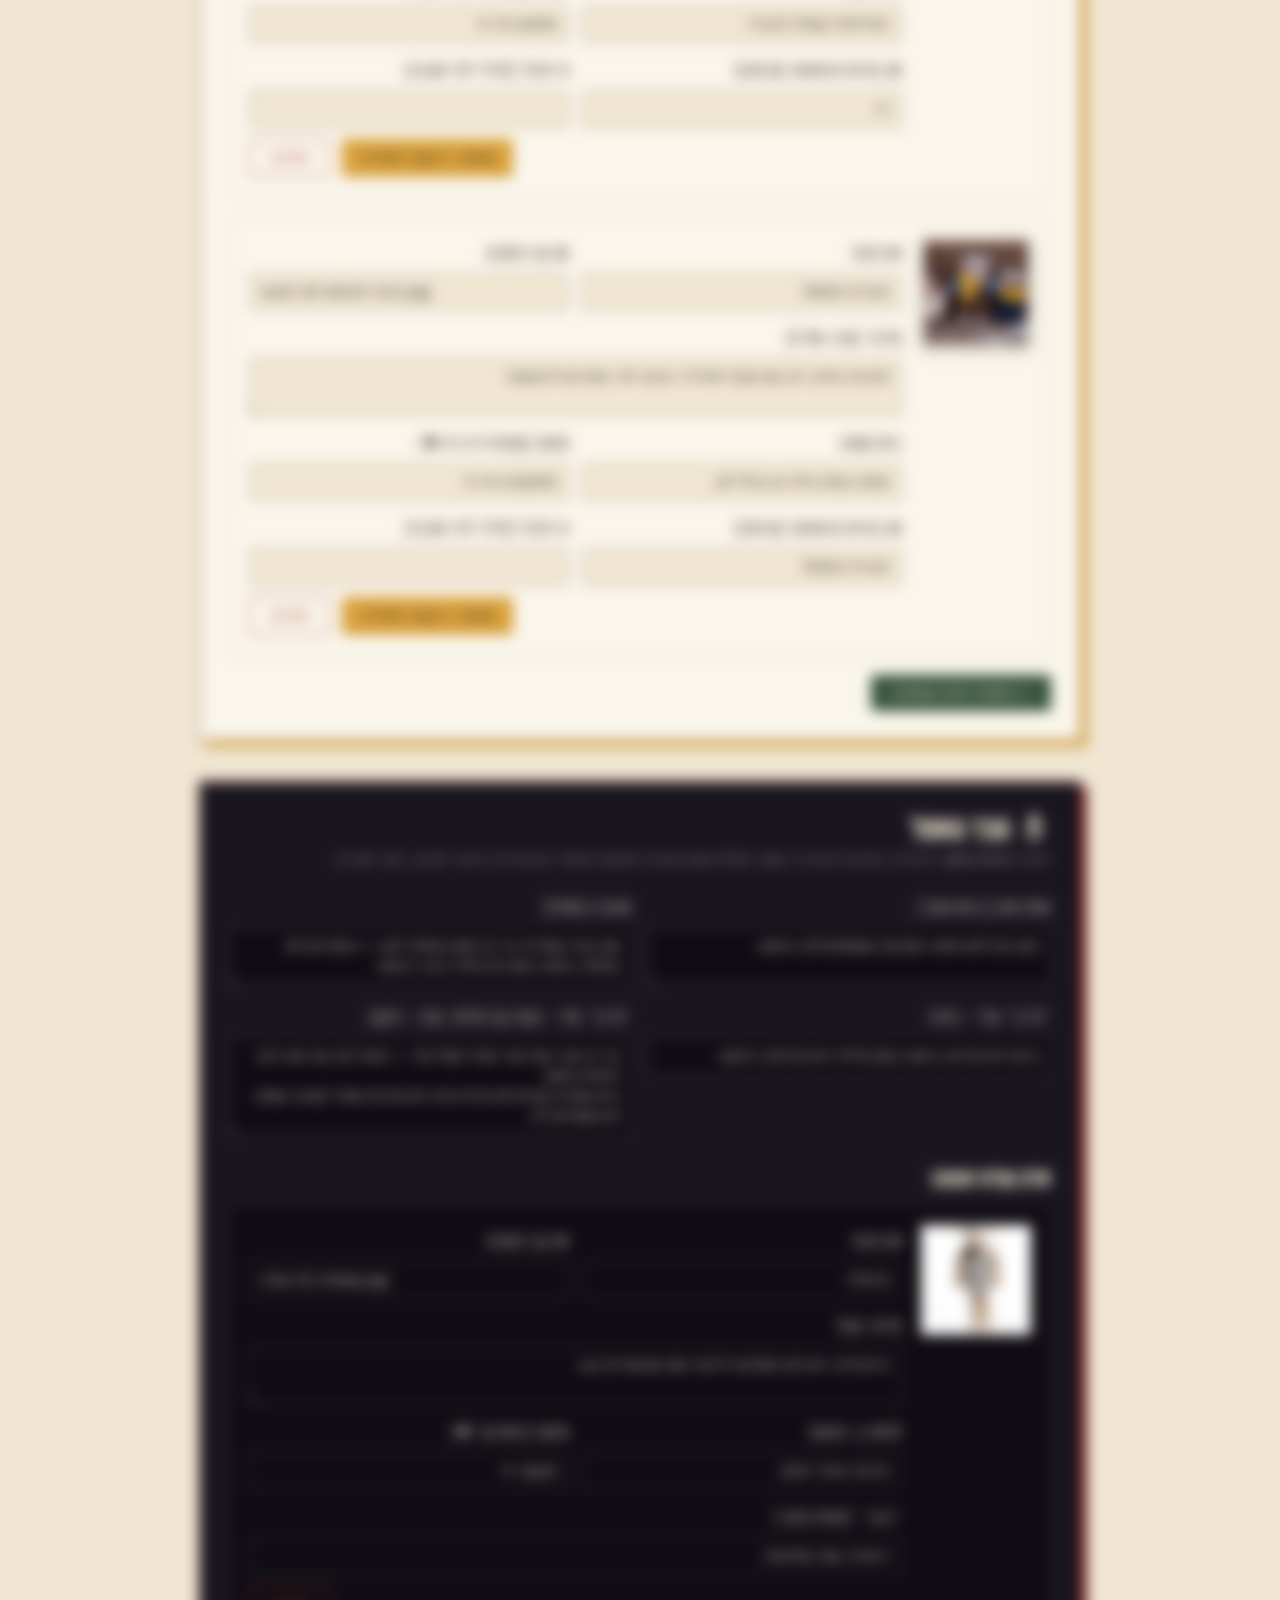
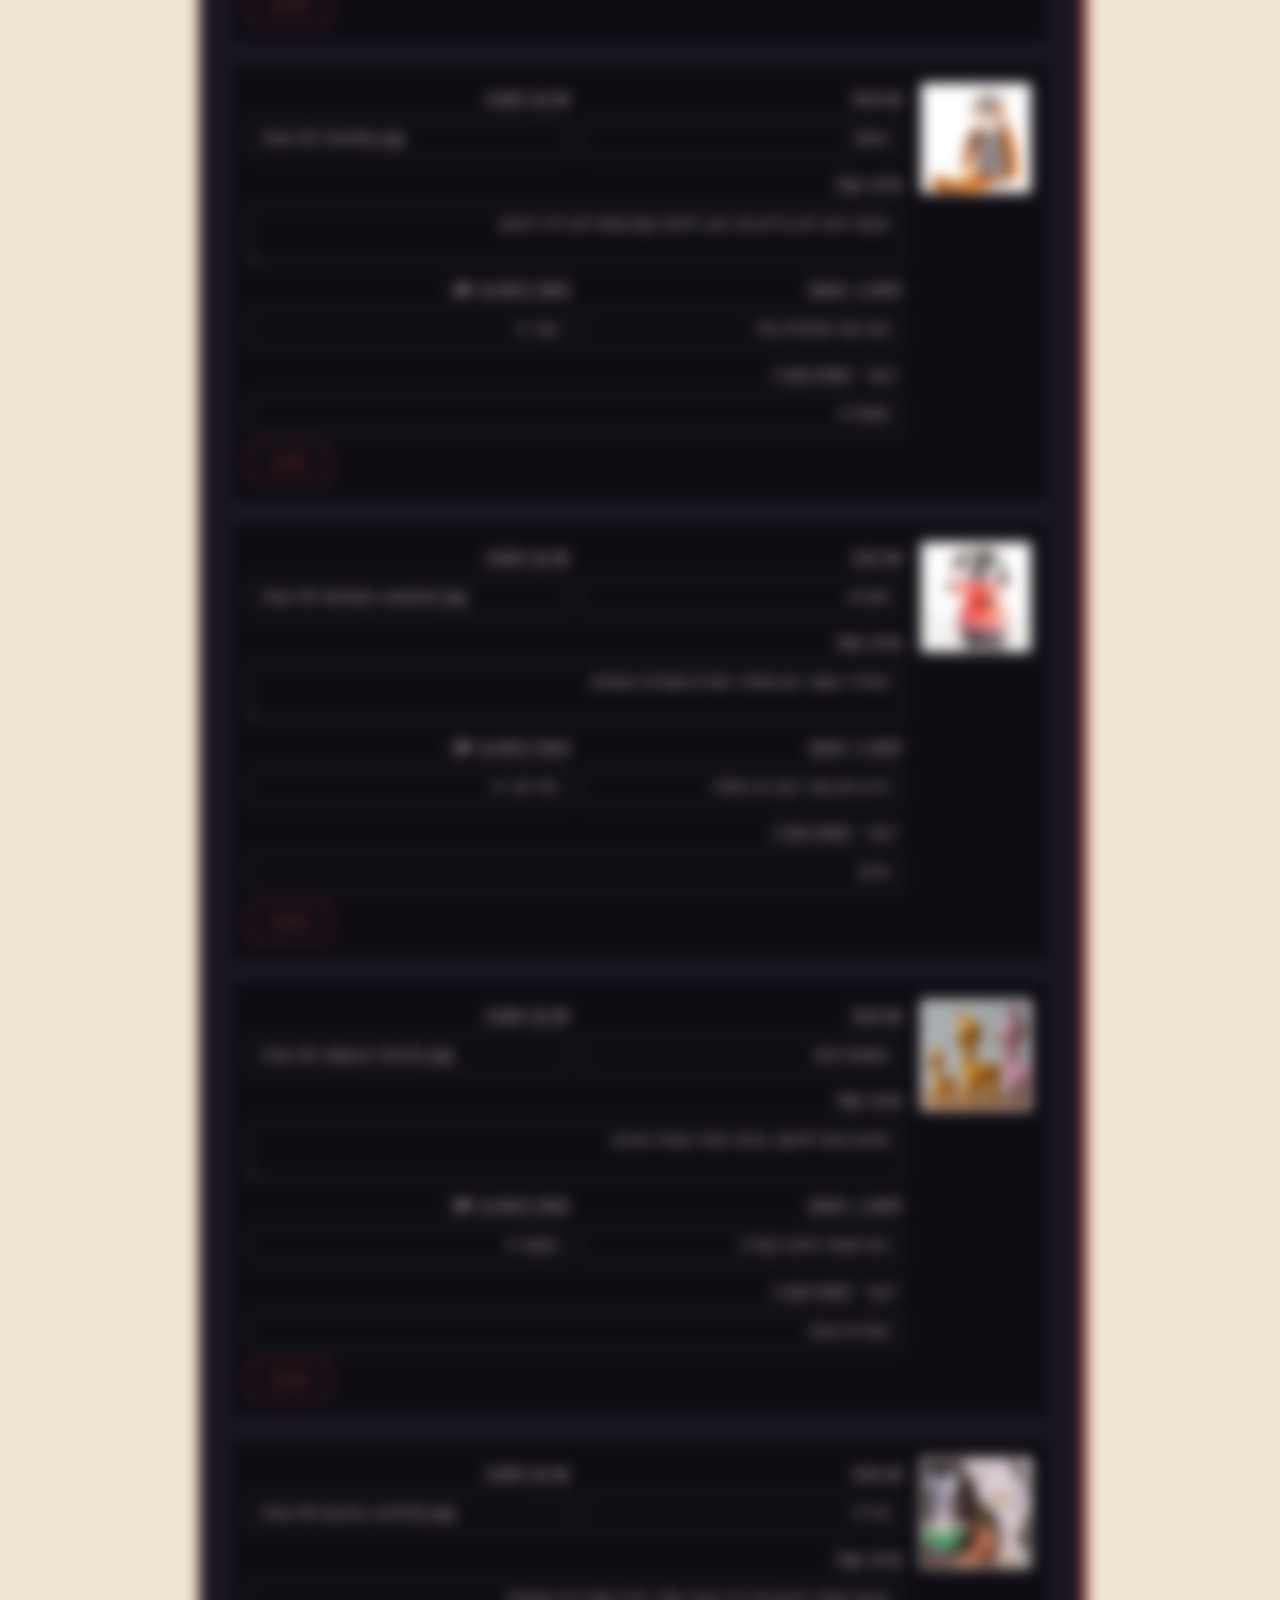
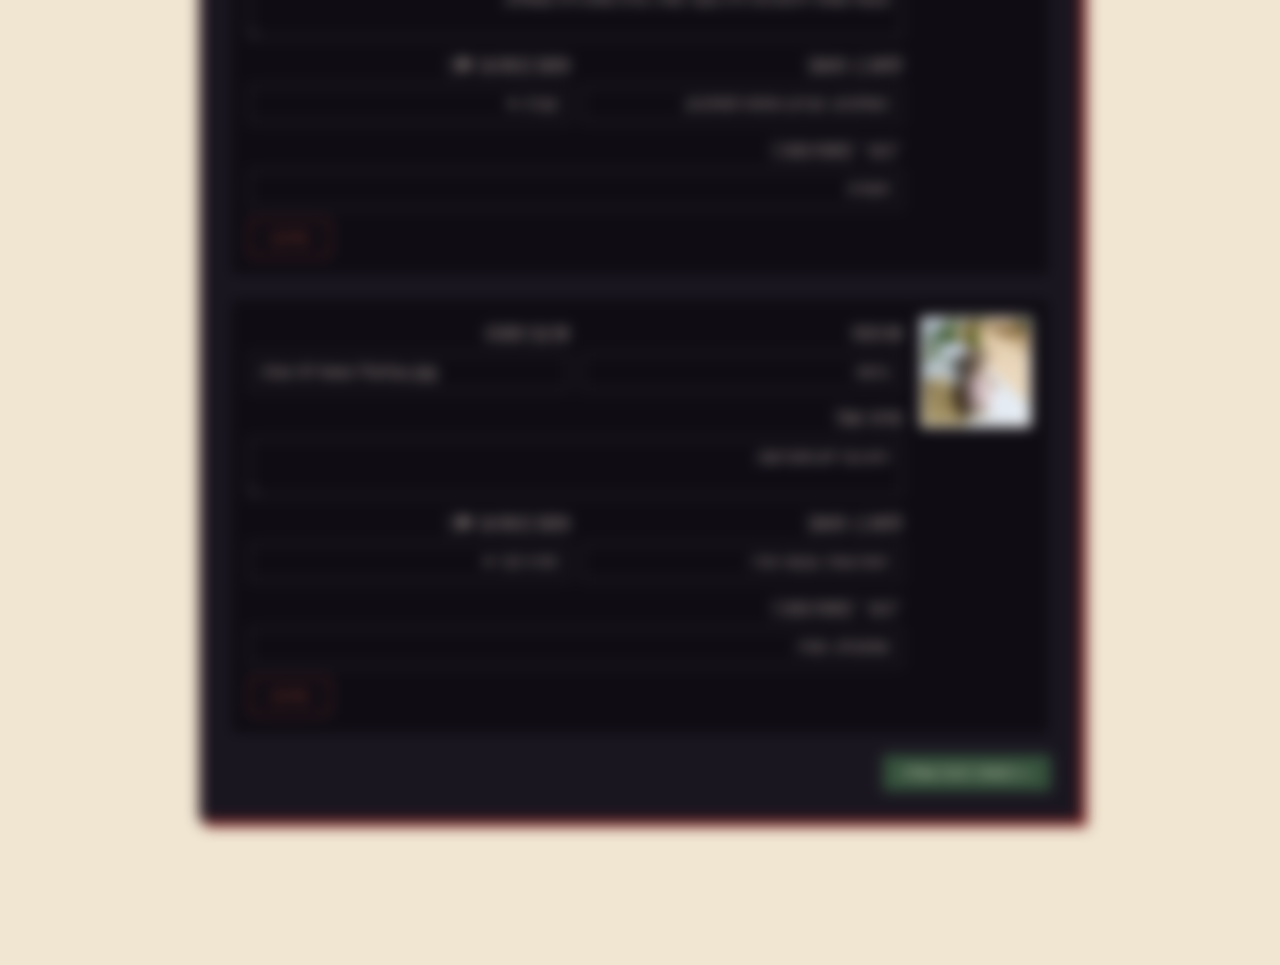
==== commit ccfe0ed9: "אדמין: סיסמה (hash) + כניסה מהפוטר; הסרת פאנל GitHub; הצד האפל בלי תמונה; הסרת קישור על נור מהתפריט" ====
--- a/admin.html
+++ b/admin.html
@@ -59,9 +59,30 @@
     .howto { font-size: 0.88rem; background: rgba(217,161,59,0.18); border-right: 4px solid var(--mustard); padding: 0.9rem 1.1rem; border-radius: 3px; }
     .howto b { color: var(--orange); }
     @media (max-width: 640px) { .card { grid-template-columns: 1fr; } .grid2, .card__row { grid-template-columns: 1fr; } }
+
+    .lock { position: fixed; inset: 0; z-index: 100; background: var(--green); display: flex; align-items: center; justify-content: center; padding: 1.5rem; }
+    .lock__card { background: var(--white); border: 1.5px solid #6b5743; box-shadow: 8px 8px 0 var(--mustard); padding: 2.6rem 2.4rem; max-width: 380px; width: 100%; text-align: center; transform: rotate(-0.6deg); }
+    .lock__card h1 { font-family: 'Karantina', cursive; font-weight: 700; font-size: 2.6rem; line-height: 1; }
+    .lock__card p { font-size: 0.9rem; color: rgba(43,33,24,0.65); margin: 0.4rem 0 1.4rem; }
+    .lock__card input { width: 100%; text-align: center; font-size: 1.1rem; margin-bottom: 1rem; }
+    .lock__card button { width: 100%; background: var(--orange); color: var(--white); font-weight: 700; padding: 0.6rem; }
+    .lock__err { color: #a8442e; font-family: 'Special Elite', monospace; font-size: 0.8rem; min-height: 1.2em; }
+    body.locked { overflow: hidden; }
+    body.locked main, body.locked .savebar, body.locked .top { filter: blur(7px); pointer-events: none; }
   </style>
 </head>
-<body>
+<body class="locked">
+  <!-- password gate (client-side: hides the editor from casual visitors) -->
+  <div class="lock" id="lock">
+    <div class="lock__card">
+      <h1>הכניסה של נור</h1>
+      <p>הממשק הזה פרטי. הקלידי את הסיסמה כדי להמשיך.</p>
+      <input type="password" id="lockPass" placeholder="סיסמה" autocomplete="current-password">
+      <button type="button" id="lockBtn">כניסה ✶</button>
+      <p class="lock__err" id="lockErr"></p>
+    </div>
+  </div>
+
   <header class="top">
     <h1>ממשק העריכה של נור</h1>
     <span>✶ חוט למחשבה ✶ admin</span>
@@ -70,31 +91,8 @@
   <main>
     <div class="howto">
       <b>איך זה עובד:</b> עורכים כאן (נשמר אוטומטית כטיוטה) ← <b>תצוגה מקדימה</b> לראות את האתר עם השינויים (רק אצלך) ←
-      כשהכל מושלם, <b>פרסום לאתר ✶</b> — והאתר מתעדכן לבד תוך כדקה (GitHub ← Vercel).
+      כשהכל מושלם, <b>הורדת קובץ לאתר</b> ומחליפים את <b dir="ltr">assets/data/content.js</b> באתר.
     </div>
-
-    <section class="panel">
-      <h2>חיבור לאתר (GitHub)</h2>
-      <p class="hint">
-        ממלאים פעם אחת; נשמר רק בדפדפן הזה. את ה-Token יוצרים בגיטהאב:
-        Settings ← Developer settings ← Fine-grained tokens ← New token ←
-        בוחרים רק את הריפו של האתר ← תחת Permissions נותנים ל-<b>Contents</b> הרשאת <b>Read and write</b>.
-      </p>
-      <div class="grid2">
-        <label>משתמש GitHub (owner)
-          <input type="text" id="gh-owner" dir="ltr" placeholder="noor-studio">
-        </label>
-        <label>שם הריפו (repo)
-          <input type="text" id="gh-repo" dir="ltr" placeholder="noor-site">
-        </label>
-        <label>ענף (branch)
-          <input type="text" id="gh-branch" dir="ltr" placeholder="main">
-        </label>
-        <label>Token (סודי — נשאר רק אצלך)
-          <input type="password" id="gh-token" dir="ltr" placeholder="github_pat_...">
-        </label>
-      </div>
-    </section>
 
     <section class="panel">
       <h2>הגדרות כלליות</h2>
@@ -166,10 +164,42 @@
   <div class="savebar">
     <span class="savebar__status" id="status">טיוטה נטענה</span>
     <button class="btn btn--preview" id="previewBtn">תצוגה מקדימה ✶</button>
-    <button class="btn btn--download" id="publishBtn">פרסום לאתר ✶</button>
-    <button class="btn btn--preview" id="downloadBtn" style="opacity:0.8">גיבוי: הורדת קובץ ⬇</button>
+    <button class="btn btn--download" id="downloadBtn">הורדת קובץ לאתר ⬇</button>
     <button class="btn btn--del" id="resetBtn">איפוס לגרסה שבאתר</button>
   </div>
+
+  <script>
+    // ===== password gate =====
+    // הסיסמה הנוכחית: noor — לשנות: מחליפים את ה-hash למטה (SHA-256 של הסיסמה החדשה).
+    const PASS_HASH = '92a70799e19d8734fecfb8e59aa930e9f386f7645059a1f2f04eb8483c9b5f1d';
+    const lock = document.getElementById('lock');
+    async function sha256(s) {
+      const buf = await crypto.subtle.digest('SHA-256', new TextEncoder().encode(s));
+      return Array.from(new Uint8Array(buf)).map(b => b.toString(16).padStart(2, '0')).join('');
+    }
+    function unlock() {
+      lock.style.display = 'none';
+      document.body.classList.remove('locked');
+    }
+    (function () {
+      let ok = false;
+      try { ok = sessionStorage.getItem('noorAdminOk') === '1'; } catch (e) {}
+      if (ok) { unlock(); return; }
+      const tryPass = async () => {
+        const v = document.getElementById('lockPass').value;
+        if (await sha256(v) === PASS_HASH) {
+          try { sessionStorage.setItem('noorAdminOk', '1'); } catch (e) {}
+          unlock();
+        } else {
+          document.getElementById('lockErr').textContent = 'סיסמה שגויה. נסי שוב.';
+          document.getElementById('lockPass').value = '';
+        }
+      };
+      document.getElementById('lockBtn').addEventListener('click', tryPass);
+      document.getElementById('lockPass').addEventListener('keydown', (e) => { if (e.key === 'Enter') tryPass(); });
+      document.getElementById('lockPass').focus();
+    })();
+  </script>
 
   <script src="assets/data/content.js"></script>
   <script>
@@ -205,98 +235,9 @@
       el.addEventListener('input', () => { data.settings[k] = el.value.trim(); saveDraft(); });
     });
 
-    // ---- GitHub connection (publish straight from the browser; Vercel redeploys) ----
-    const GH_KEY = 'noorGithubCfg';
-    let gh;
-    try { gh = JSON.parse(localStorage.getItem(GH_KEY)) || {}; } catch (e) { gh = {}; }
-    ['owner', 'repo', 'branch', 'token'].forEach((k) => {
-      const el = document.getElementById('gh-' + k);
-      el.value = gh[k] || (k === 'branch' ? 'main' : '');
-      gh[k] = el.value.trim();
-      el.addEventListener('input', () => { gh[k] = el.value.trim(); localStorage.setItem(GH_KEY, JSON.stringify(gh)); });
-    });
-    localStorage.setItem(GH_KEY, JSON.stringify(gh));
-    const ghReady = () => gh.owner && gh.repo && gh.token;
-
-    function toB64(buf) {
-      const arr = new Uint8Array(buf);
-      let s = '';
-      for (let i = 0; i < arr.length; i += 0x8000) s += String.fromCharCode.apply(null, arr.subarray(i, i + 0x8000));
-      return btoa(s);
-    }
-
-    async function ghPut(path, buf, message) {
-      const base = 'https://api.github.com/repos/' + gh.owner + '/' + gh.repo + '/contents/' + path;
-      const branch = gh.branch || 'main';
-      const headers = { 'Authorization': 'Bearer ' + gh.token, 'Accept': 'application/vnd.github+json' };
-      let sha;
-      const head = await fetch(base + '?ref=' + branch, { headers });
-      if (head.ok) sha = (await head.json()).sha;
-      const body = { message: message, content: toB64(buf), branch: branch };
-      if (sha) body.sha = sha;
-      const put = await fetch(base, { method: 'PUT', headers: headers, body: JSON.stringify(body) });
-      if (!put.ok) {
-        let msg = put.status;
-        try { msg = (await put.json()).message || msg; } catch (e) {}
-        throw new Error(msg);
-      }
-    }
-
     function contentFileText() {
       const header = '// ✶ חוט למחשבה — קובץ התוכן של האתר ✶\n// הקובץ הזה נערך דרך admin.html — אין צורך לגעת בו ידנית.\n';
       return header + 'window.NOOR_CONTENT = ' + JSON.stringify(data, null, 2) + ';\n';
-    }
-
-    document.getElementById('publishBtn').onclick = async () => {
-      if (!ghReady()) { alert('רגע — קודם ממלאים את פרטי GitHub בפאנל "חיבור לאתר".'); return; }
-      if (!confirm('לפרסם את השינויים לאתר החי?')) return;
-      statusEl.textContent = 'מפרסם...';
-      try {
-        await ghPut('assets/data/content.js', new TextEncoder().encode(contentFileText()), 'עדכון תוכן מהממשק של נור ✶');
-        statusEl.textContent = 'פורסם! האתר מתעדכן תוך כדקה ✶';
-      } catch (e) {
-        statusEl.textContent = 'שגיאה: ' + e.message;
-        alert('הפרסום נכשל: ' + e.message + '\nבודקים: שם משתמש/ריפו נכונים? ל-Token יש הרשאת Contents: Read and write?');
-      }
-    };
-
-    // image upload — straight into assets/img on GitHub
-    function uploadButton(ch) {
-      const wrap = document.createElement('span');
-      const btn = document.createElement('button');
-      btn.type = 'button';
-      btn.className = 'btn btn--move';
-      btn.textContent = 'העלאת תמונה ⬆';
-      const inp = document.createElement('input');
-      inp.type = 'file';
-      inp.accept = 'image/jpeg,image/png,image/webp';
-      inp.hidden = true;
-      btn.onclick = () => {
-        if (!ghReady()) { alert('להעלאת תמונה ממלאים קודם את פרטי GitHub בפאנל "חיבור לאתר".'); return; }
-        inp.click();
-      };
-      inp.onchange = async () => {
-        const f = inp.files[0];
-        if (!f) return;
-        const ext = (f.name.split('.').pop() || 'jpg').toLowerCase();
-        const safe = f.name.replace(/\.[^.]+$/, '').toLowerCase().replace(/[^a-z0-9-]+/g, '-').replace(/^-+|-+$/g, '') || 'char';
-        const name = safe + '-' + Date.now().toString(36) + '.' + ext;
-        statusEl.textContent = 'מעלה תמונה...';
-        btn.disabled = true;
-        try {
-          await ghPut('assets/img/' + name, await f.arrayBuffer(), 'העלאת תמונה: ' + name);
-          ch.img = name;
-          saveDraft(); renderChars(); renderWaiting();
-          statusEl.textContent = 'התמונה עלתה ✶ (תופיע אחרי הפרסום הבא)';
-        } catch (e) {
-          statusEl.textContent = 'שגיאה בהעלאה: ' + e.message;
-          alert('ההעלאה נכשלה: ' + e.message);
-        }
-        btn.disabled = false;
-      };
-      wrap.appendChild(btn);
-      wrap.appendChild(inp);
-      return wrap;
     }
 
     // ---- generic list editor ----
@@ -344,7 +285,6 @@
 
         const actions = document.createElement('div');
         actions.className = 'card__actions';
-        actions.appendChild(uploadButton(ch));
         const del = document.createElement('button');
         del.className = 'btn btn--del';
         del.textContent = 'מחיקה';
@@ -399,7 +339,6 @@
         del.className = 'btn btn--del';
         del.textContent = 'מחיקה';
         del.onclick = () => { if (confirm('למחוק את ' + (ch.name || 'הדמות') + '?')) { data.waiting.splice(i, 1); saveDraft(); renderWaiting(); } };
-        actions.appendChild(uploadButton(ch));
         actions.appendChild(move);
         actions.appendChild(del);
         fields.appendChild(actions);
@@ -445,7 +384,6 @@
         fields.appendChild(field('"כרגע:" (סטטוס מצמרר)', ch.status, v => ch.status = v));
         const actions = document.createElement('div');
         actions.className = 'card__actions';
-        actions.appendChild(uploadButton(ch));
         const del = document.createElement('button');
         del.className = 'btn btn--del';
         del.textContent = 'מחיקה';
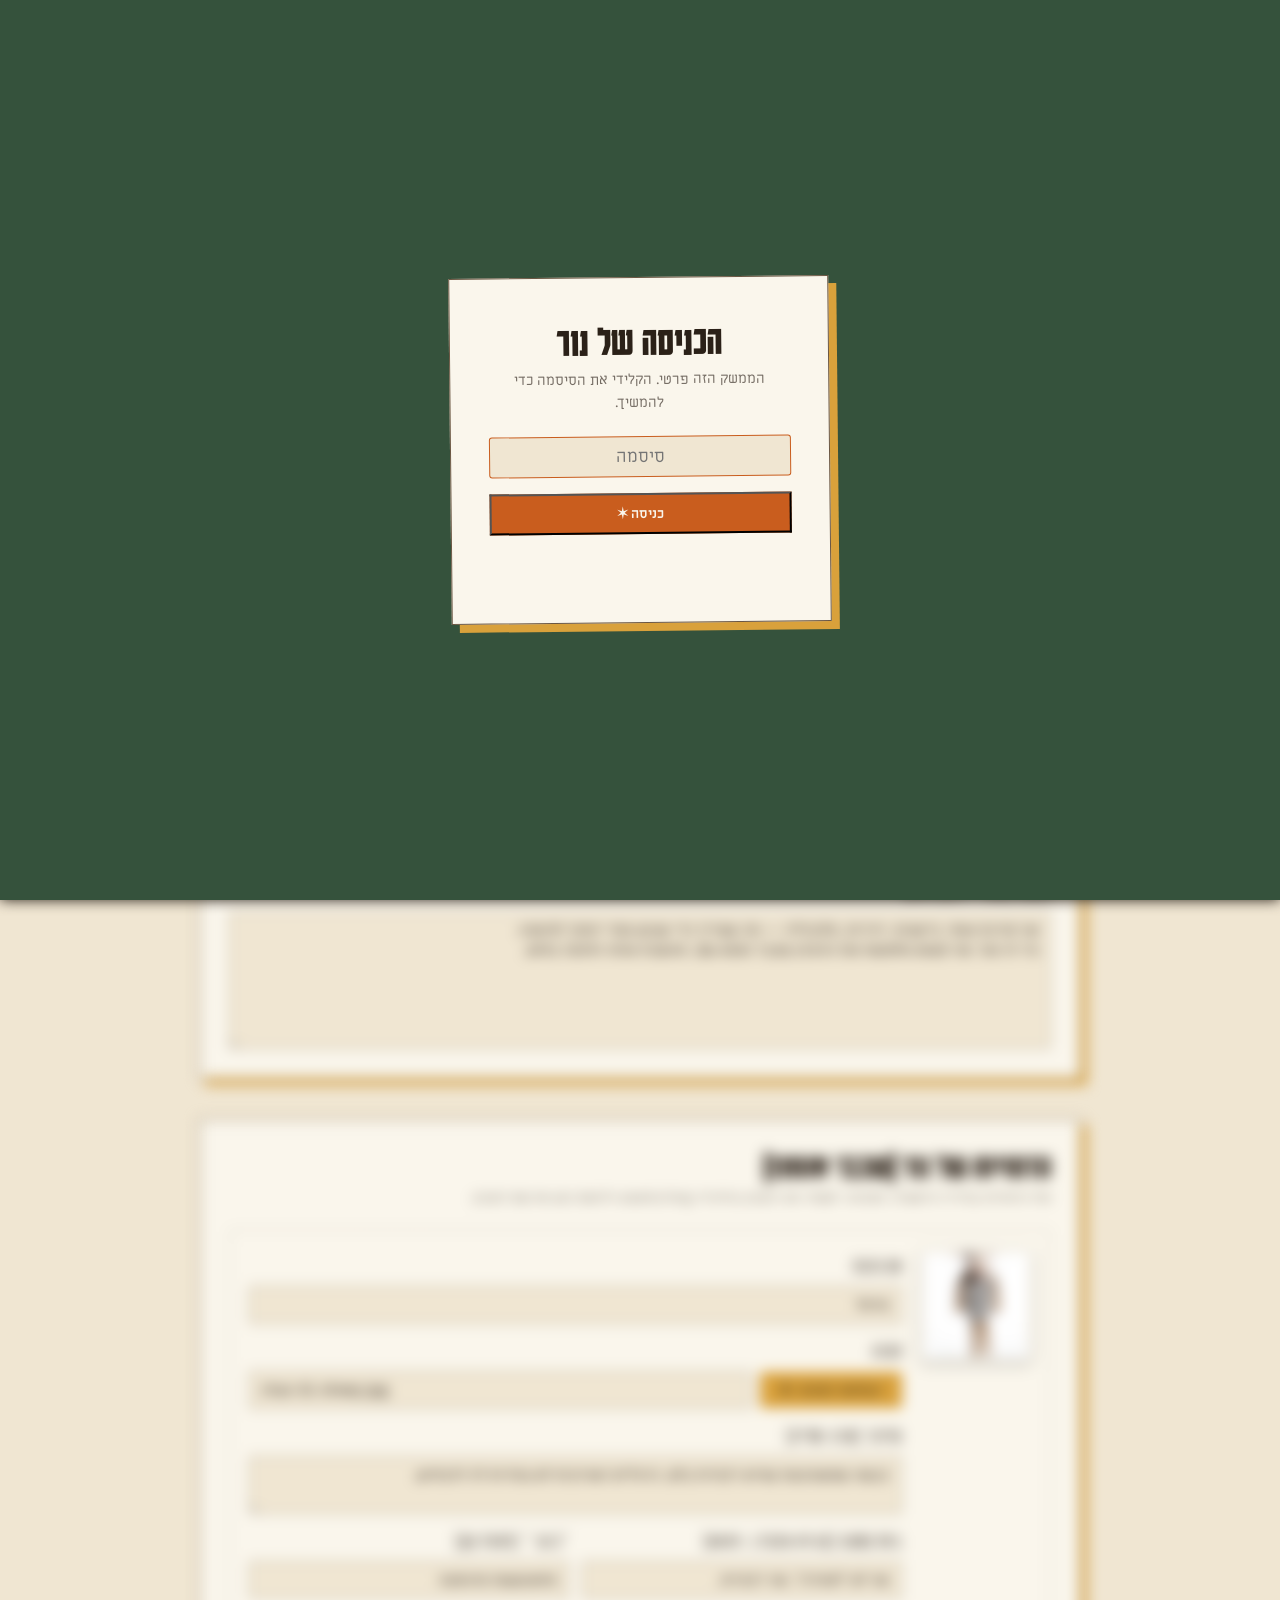
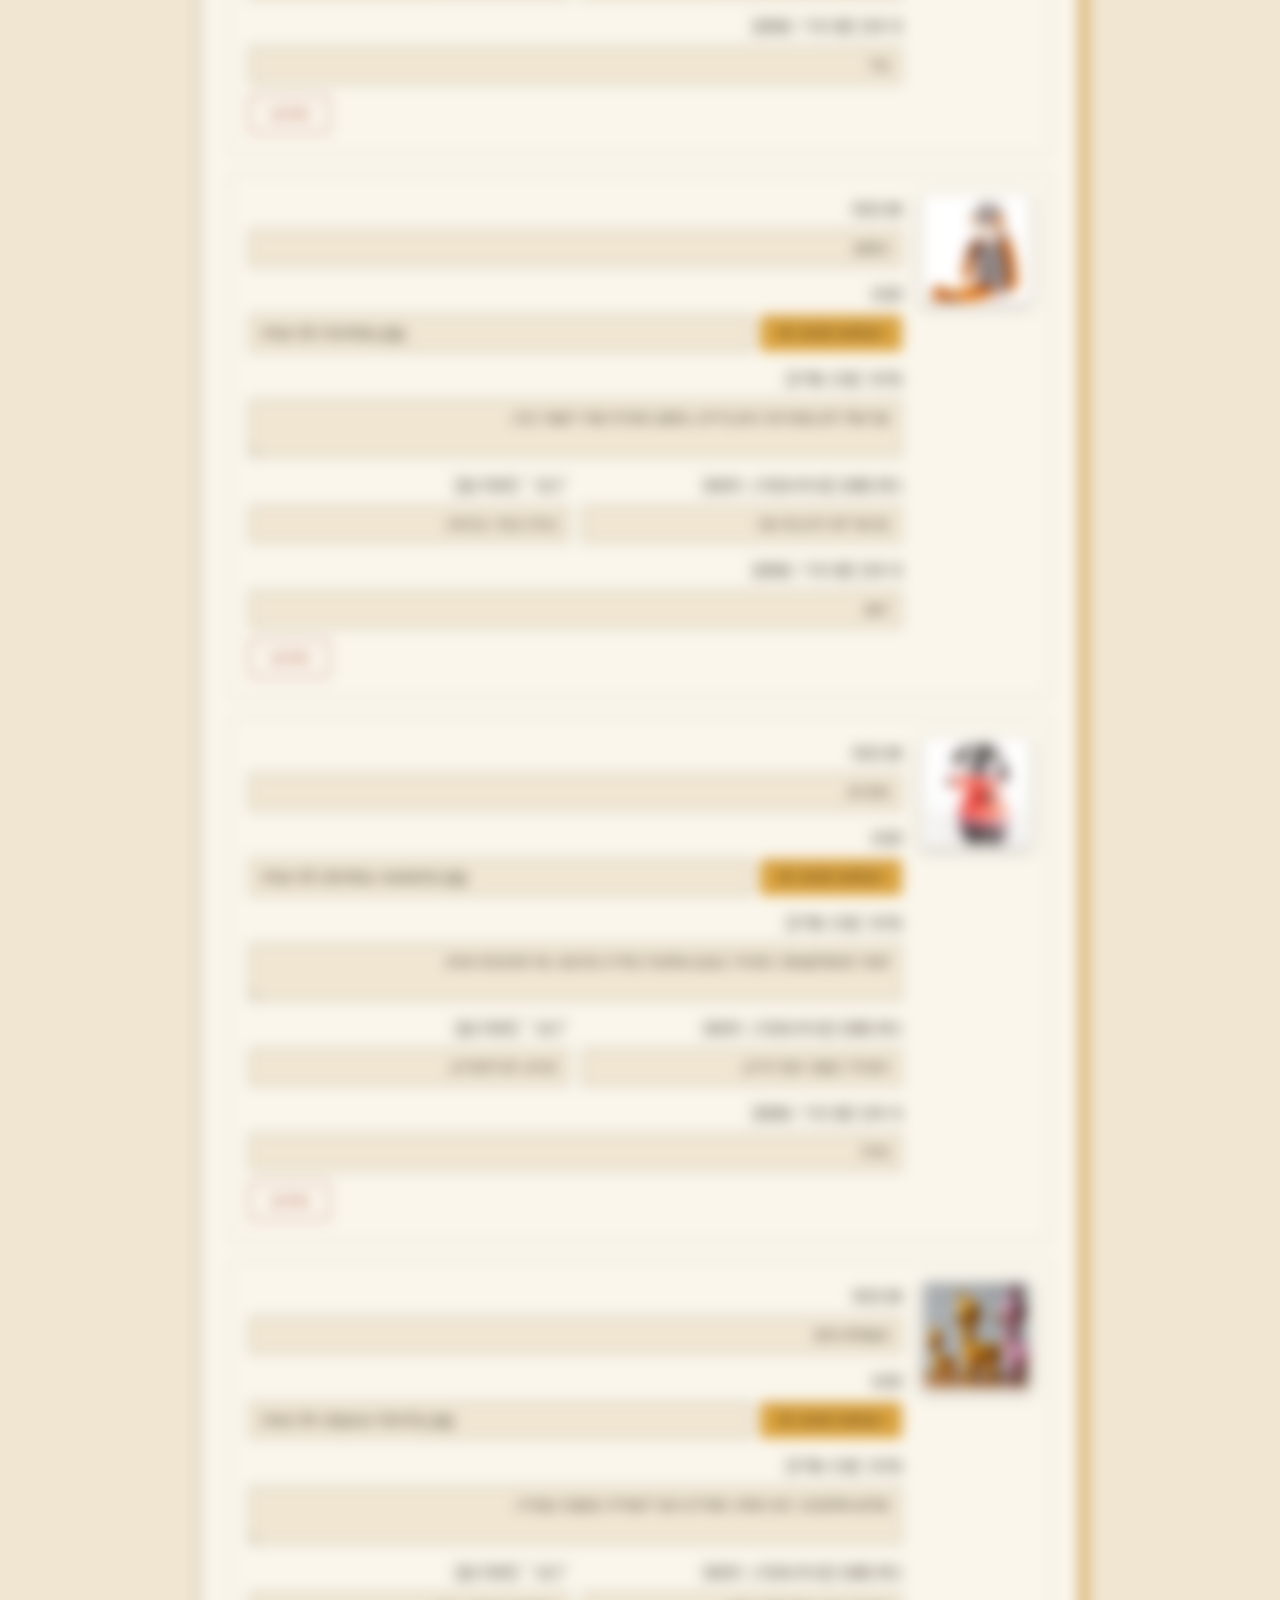
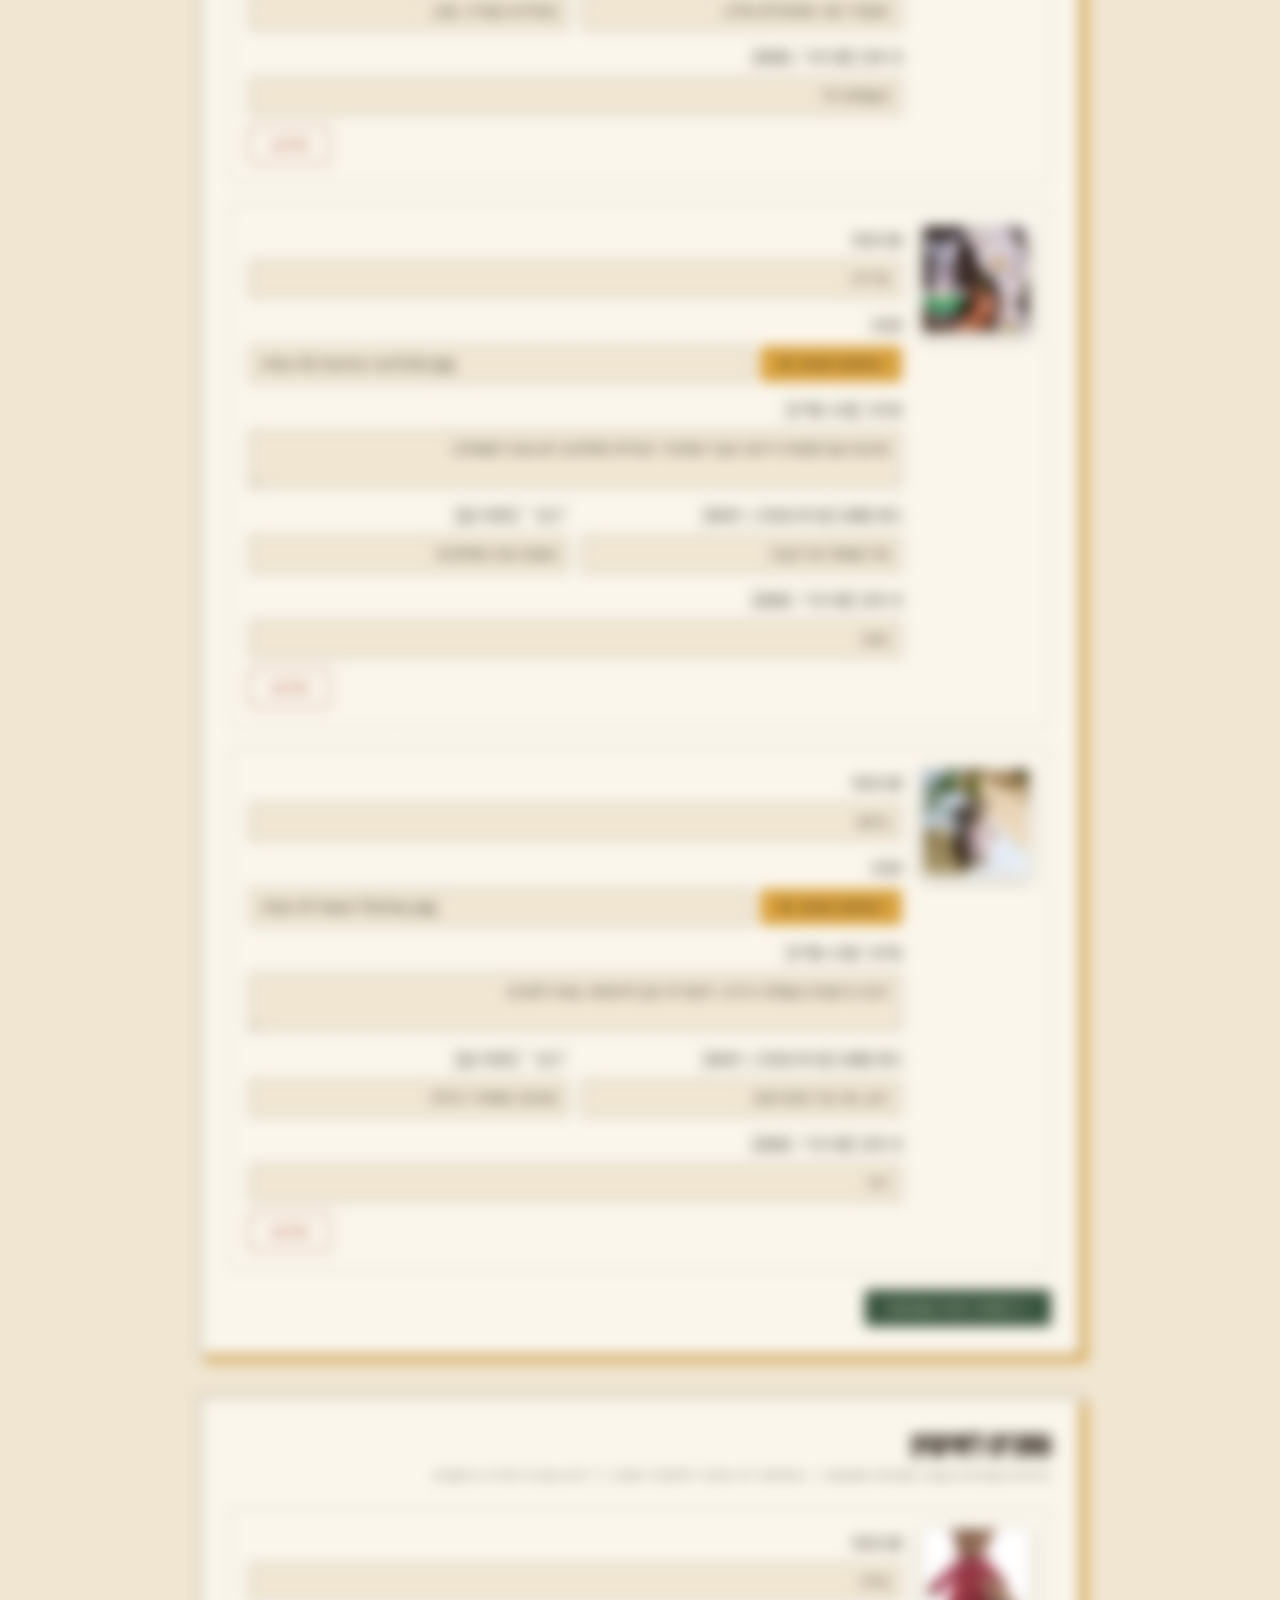
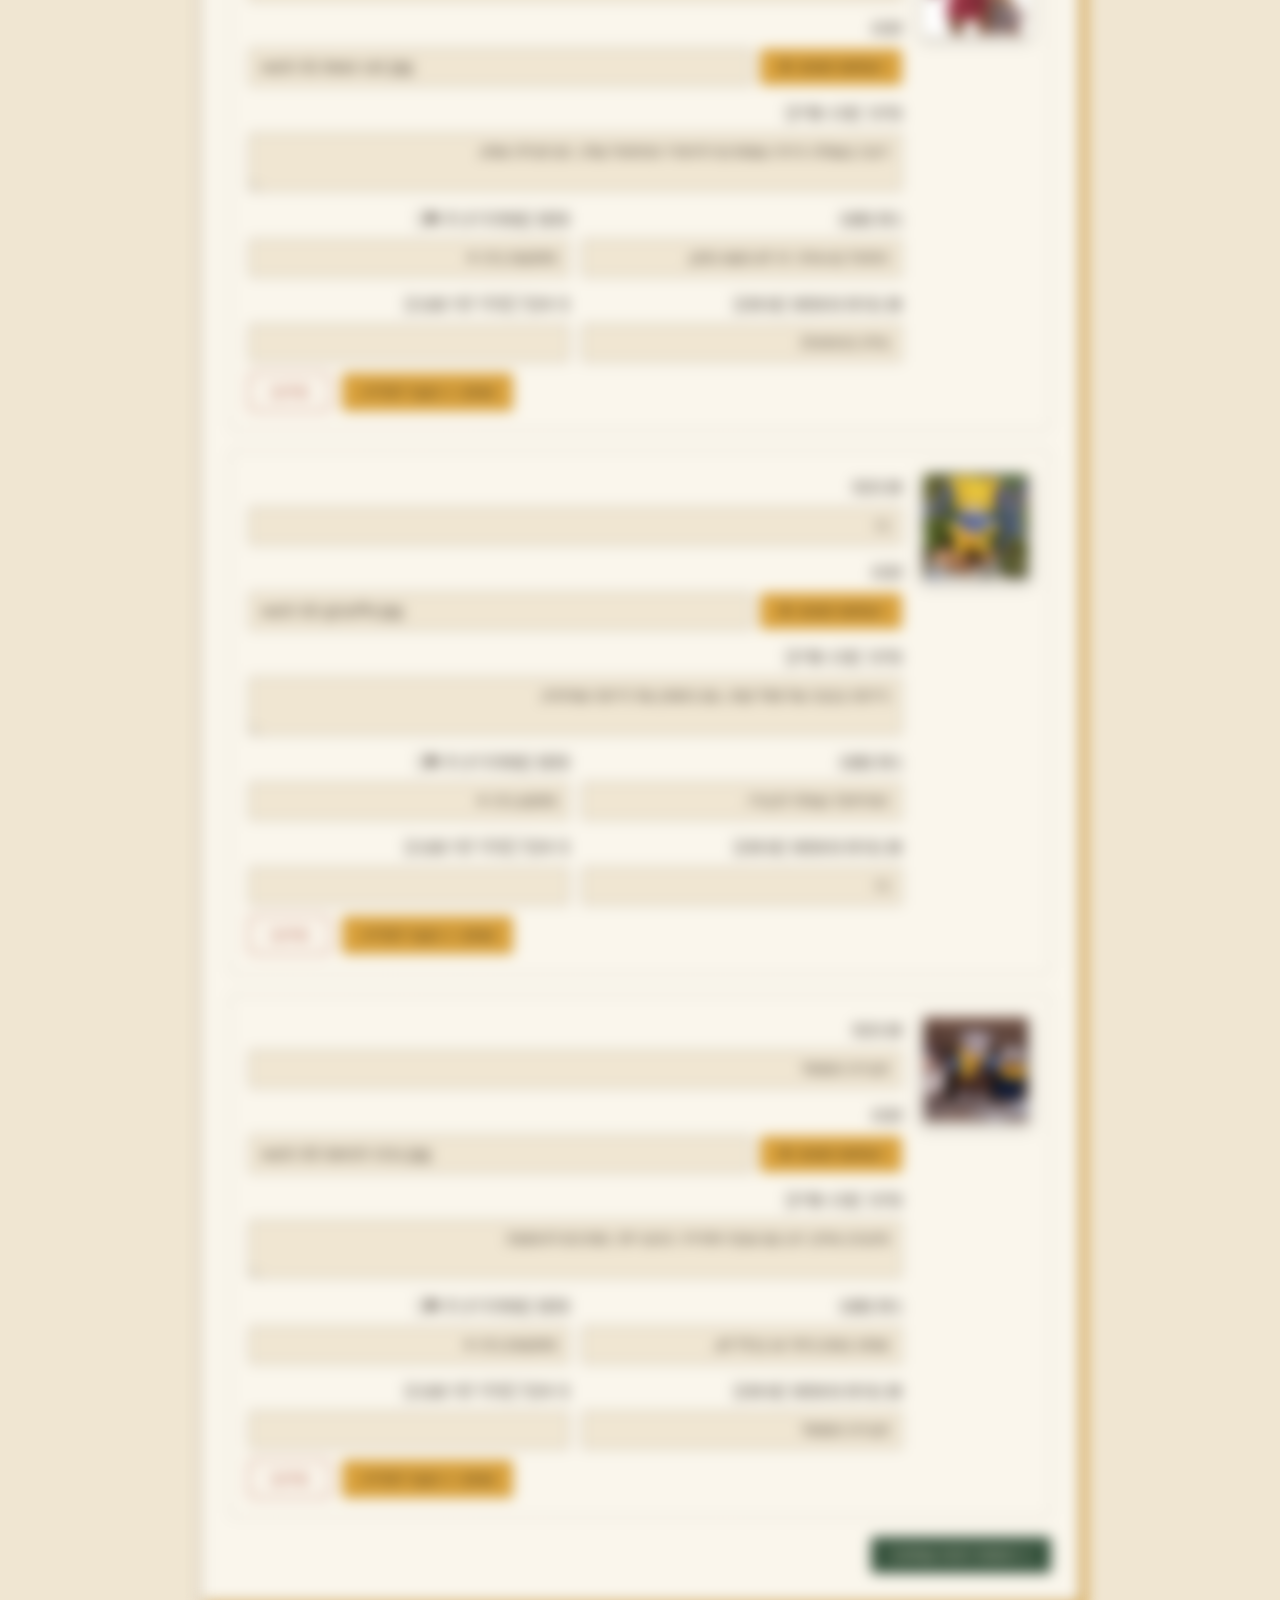
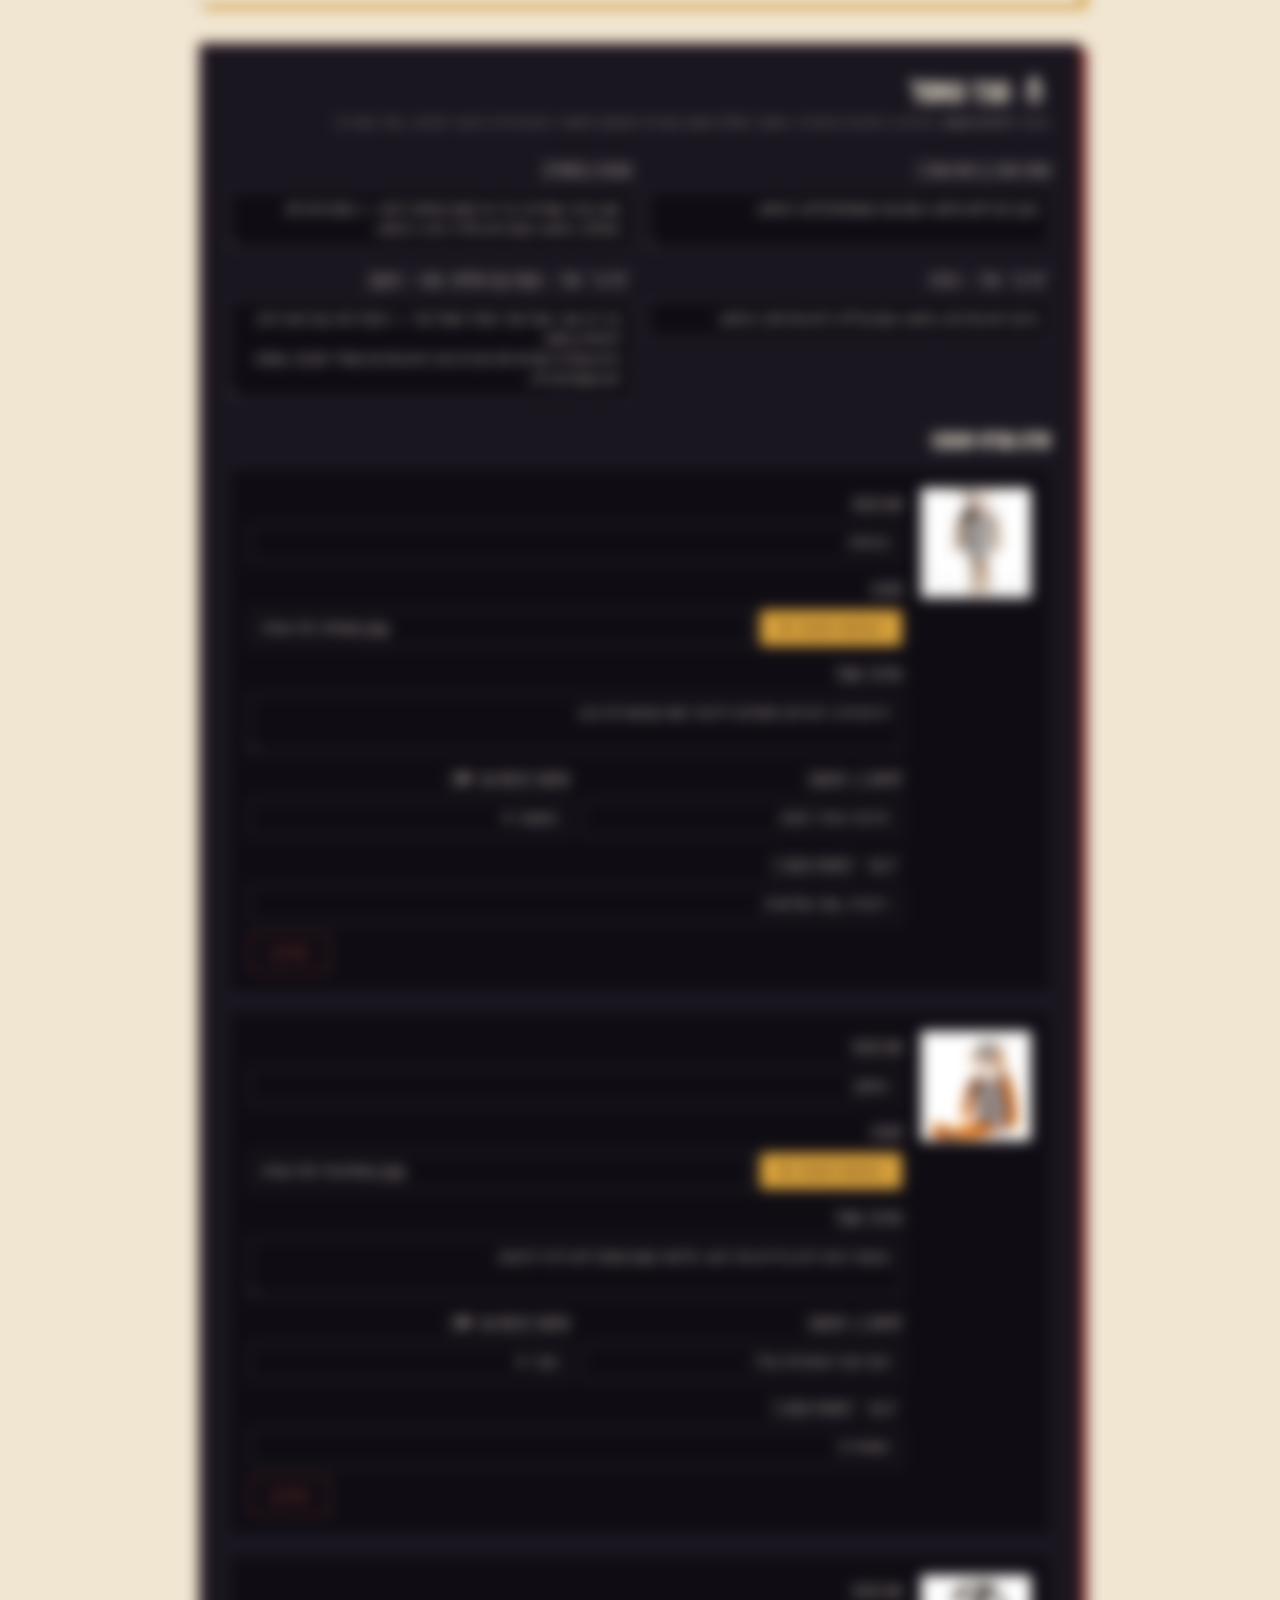
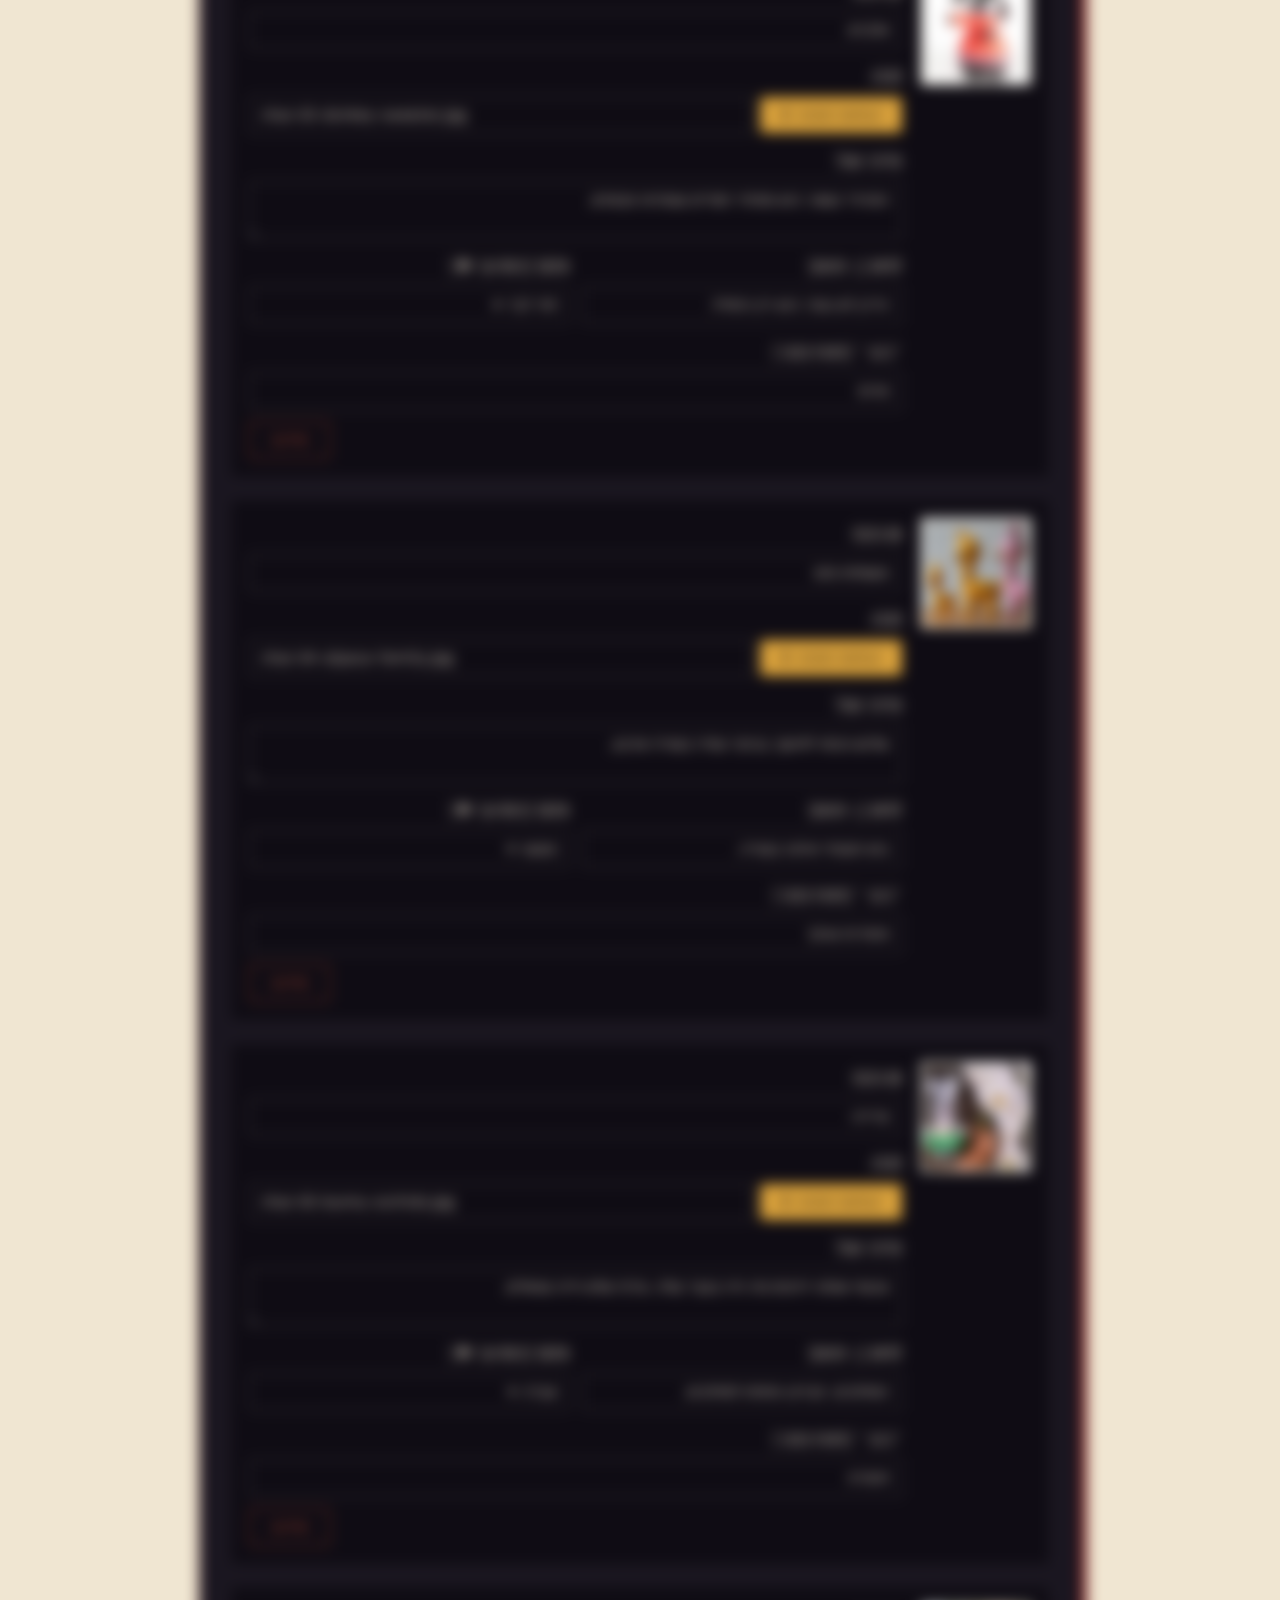
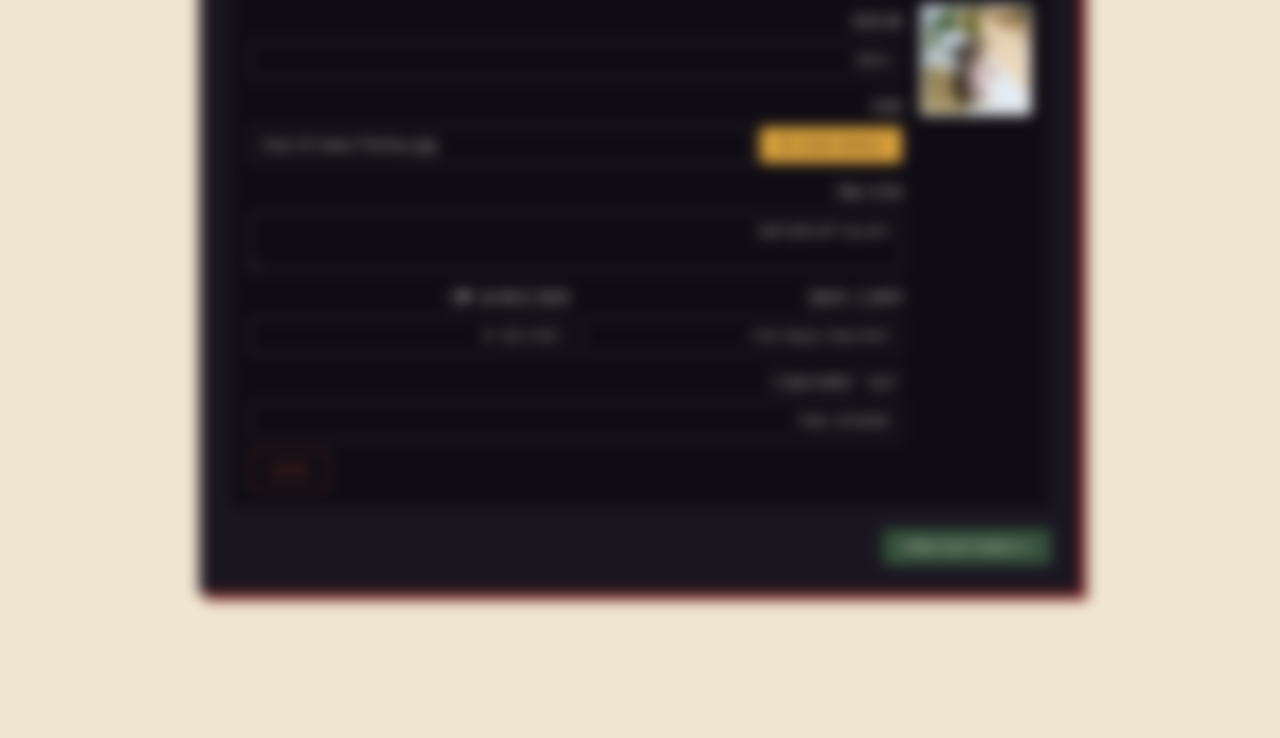
==== commit 75bce400: "אדמין: העלאת תמונות אמיתית (דחיסה+הטמעה כ-data URI) + ניווט מהיר לפאנלים כולל הצד האפל" ====
--- a/admin.html
+++ b/admin.html
@@ -58,6 +58,10 @@
     .panel--dark .card { background: #0f0c14; border-color: rgba(207,199,184,0.25); }
     .howto { font-size: 0.88rem; background: rgba(217,161,59,0.18); border-right: 4px solid var(--mustard); padding: 0.9rem 1.1rem; border-radius: 3px; }
     .howto b { color: var(--orange); }
+    .jump { position: sticky; top: 0; z-index: 5; display: flex; flex-wrap: wrap; gap: 0.5rem; padding: 0.7rem; background: var(--paper); border-bottom: 1px solid var(--line); margin: 0 -1.2rem; }
+    .jump a { font-size: 0.82rem; color: var(--ink); text-decoration: none; background: var(--white); border: 1px solid var(--line); padding: 0.3rem 0.7rem; border-radius: 99px; white-space: nowrap; }
+    .jump a:hover { background: var(--mustard); }
+    section[id] { scroll-margin-top: 60px; }
     @media (max-width: 640px) { .card { grid-template-columns: 1fr; } .grid2, .card__row { grid-template-columns: 1fr; } }
 
     .lock { position: fixed; inset: 0; z-index: 100; background: var(--green); display: flex; align-items: center; justify-content: center; padding: 1.5rem; }
@@ -94,7 +98,15 @@
       כשהכל מושלם, <b>הורדת קובץ לאתר</b> ומחליפים את <b dir="ltr">assets/data/content.js</b> באתר.
     </div>
 
-    <section class="panel">
+    <nav class="jump">
+      <a href="#p-settings">הגדרות</a>
+      <a href="#p-about">על נור</a>
+      <a href="#p-chars">הדמויות</a>
+      <a href="#p-wait">מחכים לאימוץ</a>
+      <a href="#p-dark">🕯 הצד האפל</a>
+    </nav>
+
+    <section class="panel" id="p-settings">
       <h2>הגדרות כלליות</h2>
       <p class="hint">המספר בפורמט בינלאומי: 0548690829 ← 972548690829</p>
       <div class="grid2">
@@ -113,7 +125,7 @@
       </div>
     </section>
 
-    <section class="panel">
+    <section class="panel" id="p-about">
       <h2>על נור</h2>
       <p class="hint">המקטע "על נור" באתר. כתוב בגוף ראשון (נור מדברת). כל שורה ריקה = פסקה חדשה.</p>
       <label>כותרת
@@ -124,21 +136,21 @@
       </label>
     </section>
 
-    <section class="panel">
+    <section class="panel" id="p-chars">
       <h2>הדמויות של נור (שכבר אומצו)</h2>
       <p class="hint">אלו הדמויות בגלריה הראשית. תמונות: לשמור את הקובץ בתיקייה assets/img ולרשום כאן את שם הקובץ.</p>
       <div id="charList"></div>
       <button class="btn btn--add" id="addChar">+ הוספת דמות שאומצה</button>
     </section>
 
-    <section class="panel">
+    <section class="panel" id="p-wait">
       <h2>מחכים לאימוץ</h2>
       <p class="hint">הדמויות שזמינות עכשיו. כשדמות מאומצת — ממלאים "מי אימץ" ולוחצים "אומץ ✓" והיא עוברת לגלריה הראשית.</p>
       <div id="waitList"></div>
       <button class="btn btn--add" id="addWait">+ הוספת דמות שמחכה</button>
     </section>
 
-    <section class="panel panel--dark">
+    <section class="panel panel--dark" id="p-dark">
       <h2>🕯 הצד האפל</h2>
       <p class="hint">העמוד <b dir="ltr">dark.html</b>. הדמויות, החוקים והאזהרה. אפשר HTML פשוט בשדות הטקסט (למשל &lt;em&gt;מילה&lt;/em&gt; לאדום, &lt;br&gt; לשורה).</p>
       <div class="grid2">
@@ -253,12 +265,78 @@
       return lab;
     }
 
+    function imgSrc(v) {
+      v = v || '';
+      return v.startsWith('data:') ? v : (v ? 'assets/img/' + v : '');
+    }
+
     function thumb(img) {
       const t = document.createElement('img');
       t.className = 'card__thumb';
-      t.src = 'assets/img/' + (img || '');
+      t.src = imgSrc(img);
       t.onerror = () => { t.style.opacity = 0.25; };
       return t;
+    }
+
+    // upload an image, shrink it in the browser, embed it straight into the content
+    function handleImageUpload(file, ch, rerender) {
+      if (!file) return;
+      if (!/^image\//.test(file.type)) { alert('צריך קובץ תמונה (JPG / PNG / WEBP).'); return; }
+      statusEl.textContent = 'מעבד תמונה...';
+      const reader = new FileReader();
+      reader.onload = () => {
+        const im = new Image();
+        im.onload = () => {
+          const MAX = 1200;
+          let w = im.width, h = im.height;
+          if (w > MAX || h > MAX) { const s = Math.min(MAX / w, MAX / h); w = Math.round(w * s); h = Math.round(h * s); }
+          const cv = document.createElement('canvas');
+          cv.width = w; cv.height = h;
+          cv.getContext('2d').drawImage(im, 0, 0, w, h);
+          ch.img = cv.toDataURL('image/jpeg', 0.82);
+          const kb = Math.round(ch.img.length / 1024);
+          saveDraft(); rerender();
+          statusEl.textContent = 'התמונה הוטמעה ✶ (~' + kb + 'KB)';
+        };
+        im.onerror = () => { statusEl.textContent = 'קובץ התמונה לא נקרא'; };
+        im.src = reader.result;
+      };
+      reader.readAsDataURL(file);
+    }
+
+    // the image control for a card: upload button + (uploaded chip | filename field)
+    function imageControl(ch, rerender) {
+      const lab = document.createElement('label');
+      lab.textContent = 'תמונה';
+      const row = document.createElement('div');
+      row.style.cssText = 'display:flex;gap:0.5rem;align-items:center;flex-wrap:wrap';
+
+      const up = document.createElement('button');
+      up.type = 'button'; up.className = 'btn btn--move'; up.textContent = 'העלאת תמונה ⬆';
+      const file = document.createElement('input');
+      file.type = 'file'; file.accept = 'image/*'; file.hidden = true;
+      up.onclick = () => file.click();
+      file.onchange = () => handleImageUpload(file.files[0], ch, rerender);
+      row.appendChild(up); row.appendChild(file);
+
+      if ((ch.img || '').startsWith('data:')) {
+        const ok = document.createElement('span');
+        ok.textContent = '✓ תמונה הועלתה';
+        ok.style.cssText = 'font-family:monospace;font-size:0.8rem';
+        const clr = document.createElement('button');
+        clr.type = 'button'; clr.className = 'btn btn--del'; clr.textContent = 'הסרה';
+        clr.onclick = () => { ch.img = ''; saveDraft(); rerender(); };
+        row.appendChild(ok); row.appendChild(clr);
+      } else {
+        const inp = document.createElement('input');
+        inp.type = 'text'; inp.dir = 'ltr'; inp.value = ch.img || '';
+        inp.placeholder = 'או שם קובץ מ-assets/img';
+        inp.style.flex = '1 1 140px';
+        inp.addEventListener('input', () => { ch.img = inp.value.trim(); saveDraft(); });
+        row.appendChild(inp);
+      }
+      lab.appendChild(row);
+      return lab;
     }
 
     function renderChars() {
@@ -272,10 +350,8 @@
 
         const fields = document.createElement('div');
         fields.className = 'card__fields';
-        const row1 = document.createElement('div'); row1.className = 'card__row';
-        row1.appendChild(field('שם הדמות', ch.name, v => ch.name = v));
-        row1.appendChild(field('שם קובץ התמונה', ch.img, v => { ch.img = v.trim(); t.src = 'assets/img/' + v.trim(); t.style.opacity = 1; }, { ltr: true }));
-        fields.appendChild(row1);
+        fields.appendChild(field('שם הדמות', ch.name, v => ch.name = v));
+        fields.appendChild(imageControl(ch, renderChars));
         fields.appendChild(field('הסיפור (שורה-שתיים)', ch.story, v => ch.story = v, { textarea: true }));
         const row2 = document.createElement('div'); row2.className = 'card__row';
         row2.appendChild(field('בועת מחשבה (מה היא אומרת ב-hover)', ch.bubble, v => ch.bubble = v));
@@ -308,10 +384,8 @@
 
         const fields = document.createElement('div');
         fields.className = 'card__fields';
-        const row1 = document.createElement('div'); row1.className = 'card__row';
-        row1.appendChild(field('שם הדמות', ch.name, v => ch.name = v));
-        row1.appendChild(field('שם קובץ התמונה', ch.img, v => { ch.img = v.trim(); t.src = 'assets/img/' + v.trim(); t.style.opacity = 1; }, { ltr: true }));
-        fields.appendChild(row1);
+        fields.appendChild(field('שם הדמות', ch.name, v => ch.name = v));
+        fields.appendChild(imageControl(ch, renderWaiting));
         fields.appendChild(field('הסיפור (שורה-שתיים)', ch.story, v => ch.story = v, { textarea: true }));
         const row2 = document.createElement('div'); row2.className = 'card__row';
         row2.appendChild(field('בועת מחשבה', ch.bubble, v => ch.bubble = v));
@@ -372,10 +446,8 @@
         card.appendChild(t);
         const fields = document.createElement('div');
         fields.className = 'card__fields';
-        const row1 = document.createElement('div'); row1.className = 'card__row';
-        row1.appendChild(field('שם הדמות', ch.name, v => ch.name = v));
-        row1.appendChild(field('שם קובץ התמונה', ch.img, v => { ch.img = v.trim(); t.src = 'assets/img/' + v.trim(); t.style.opacity = 1; }, { ltr: true }));
-        fields.appendChild(row1);
+        fields.appendChild(field('שם הדמות', ch.name, v => ch.name = v));
+        fields.appendChild(imageControl(ch, renderDark));
         fields.appendChild(field('הסיפור האפל', ch.story, v => ch.story = v, { textarea: true }));
         const row2 = document.createElement('div'); row2.className = 'card__row';
         row2.appendChild(field('לחישה (ב-hover)', ch.bubble, v => ch.bubble = v));
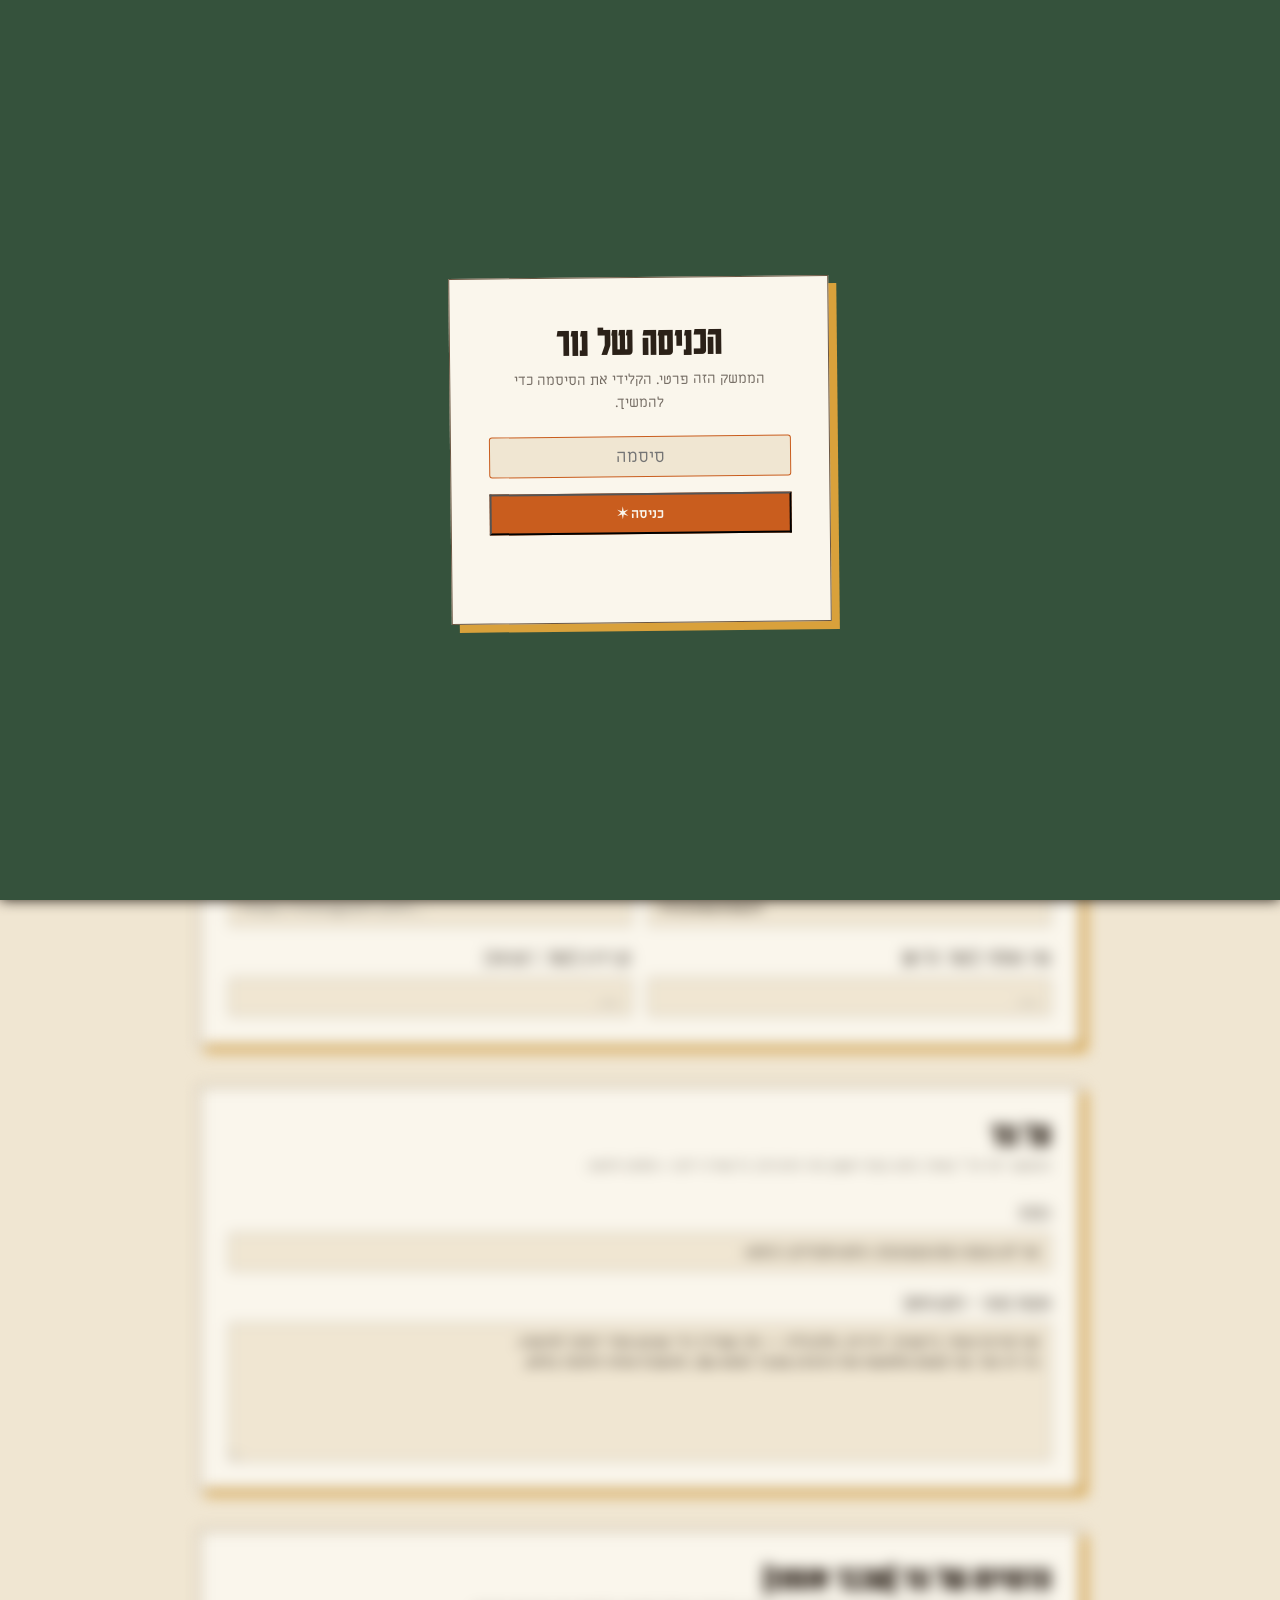
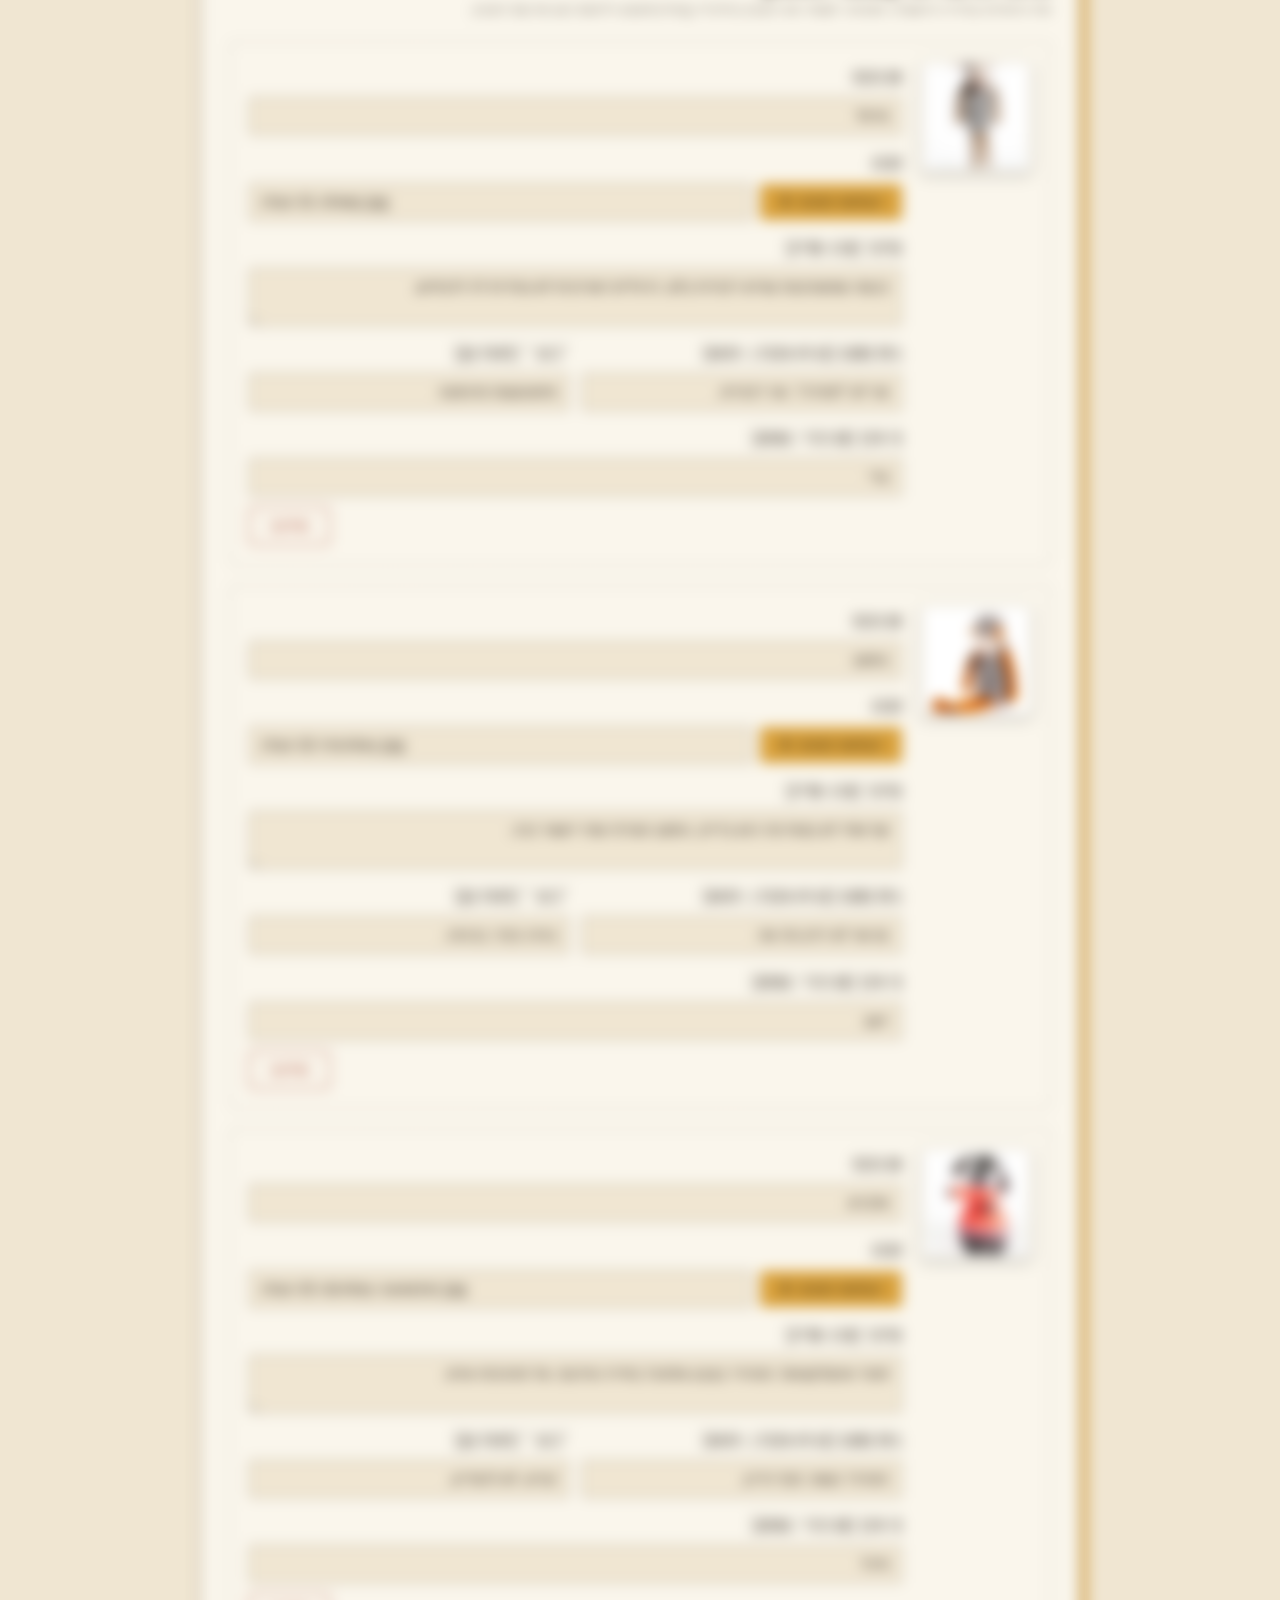
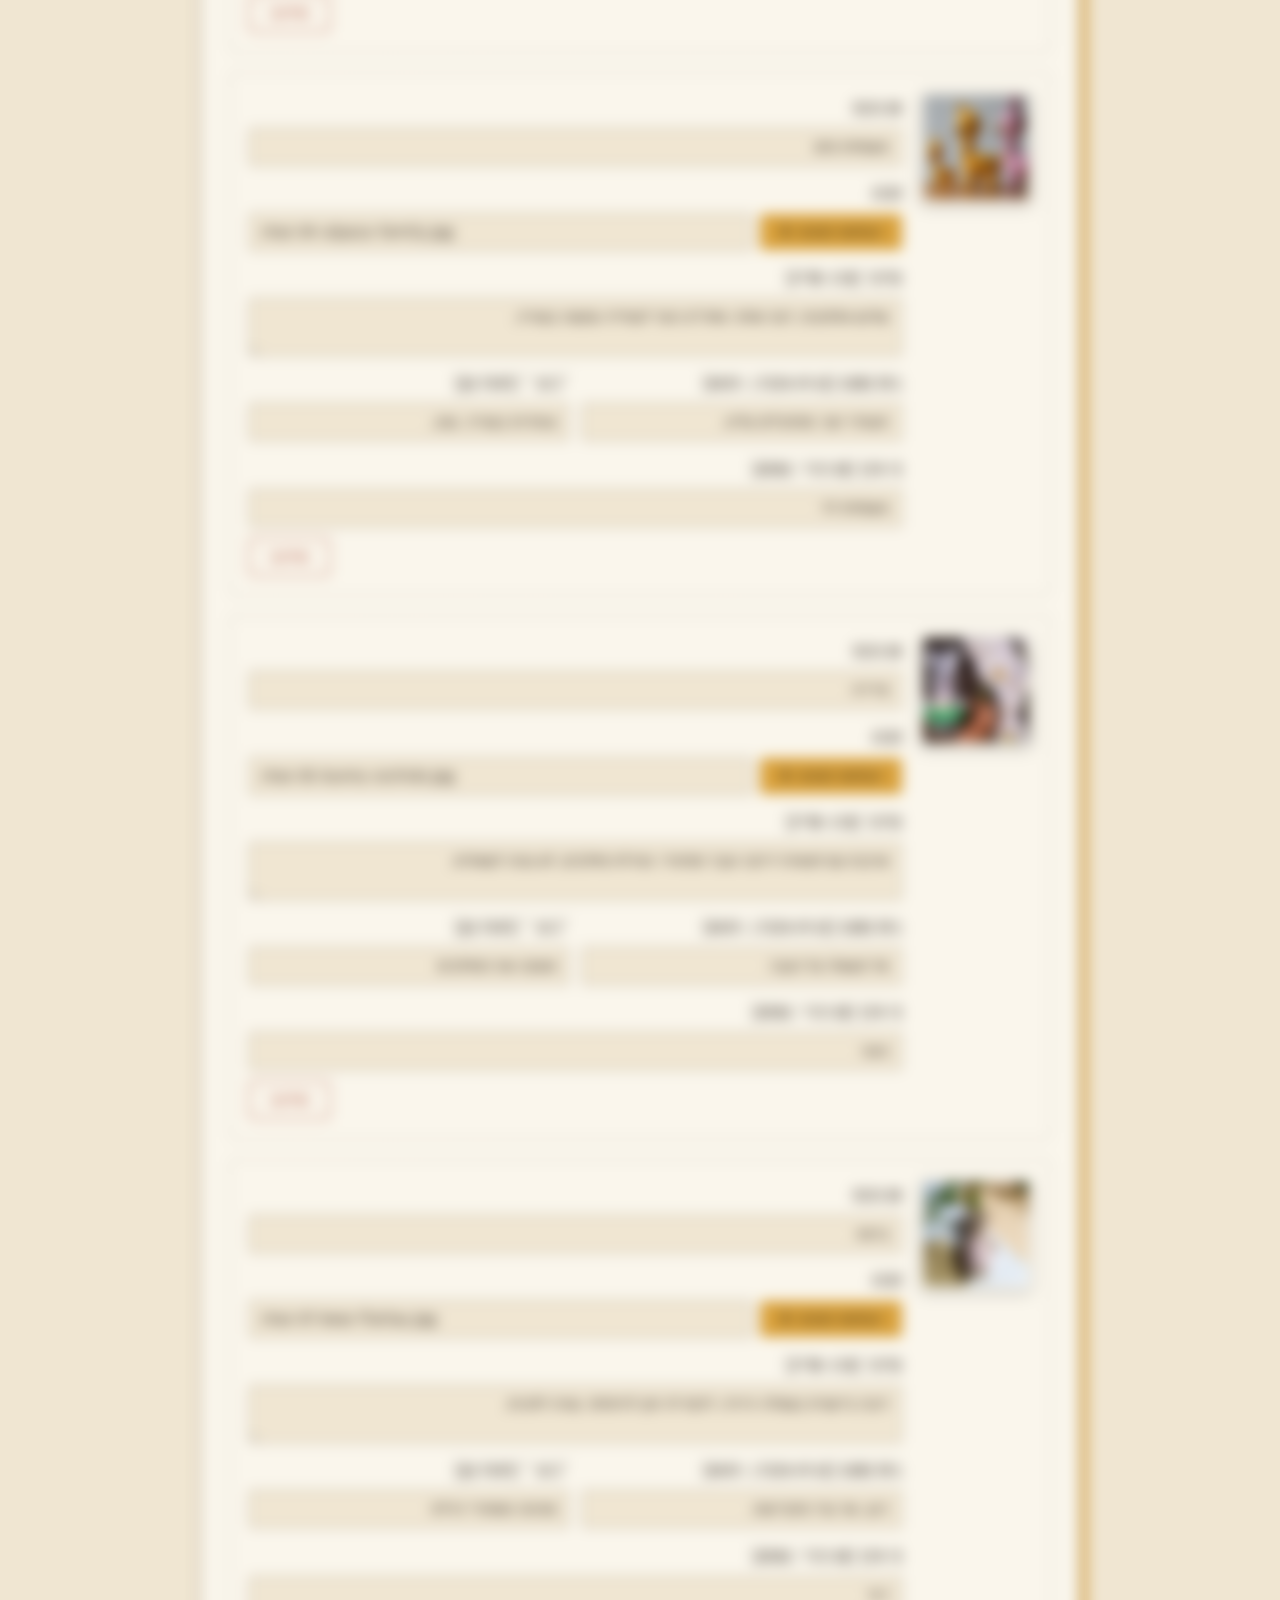
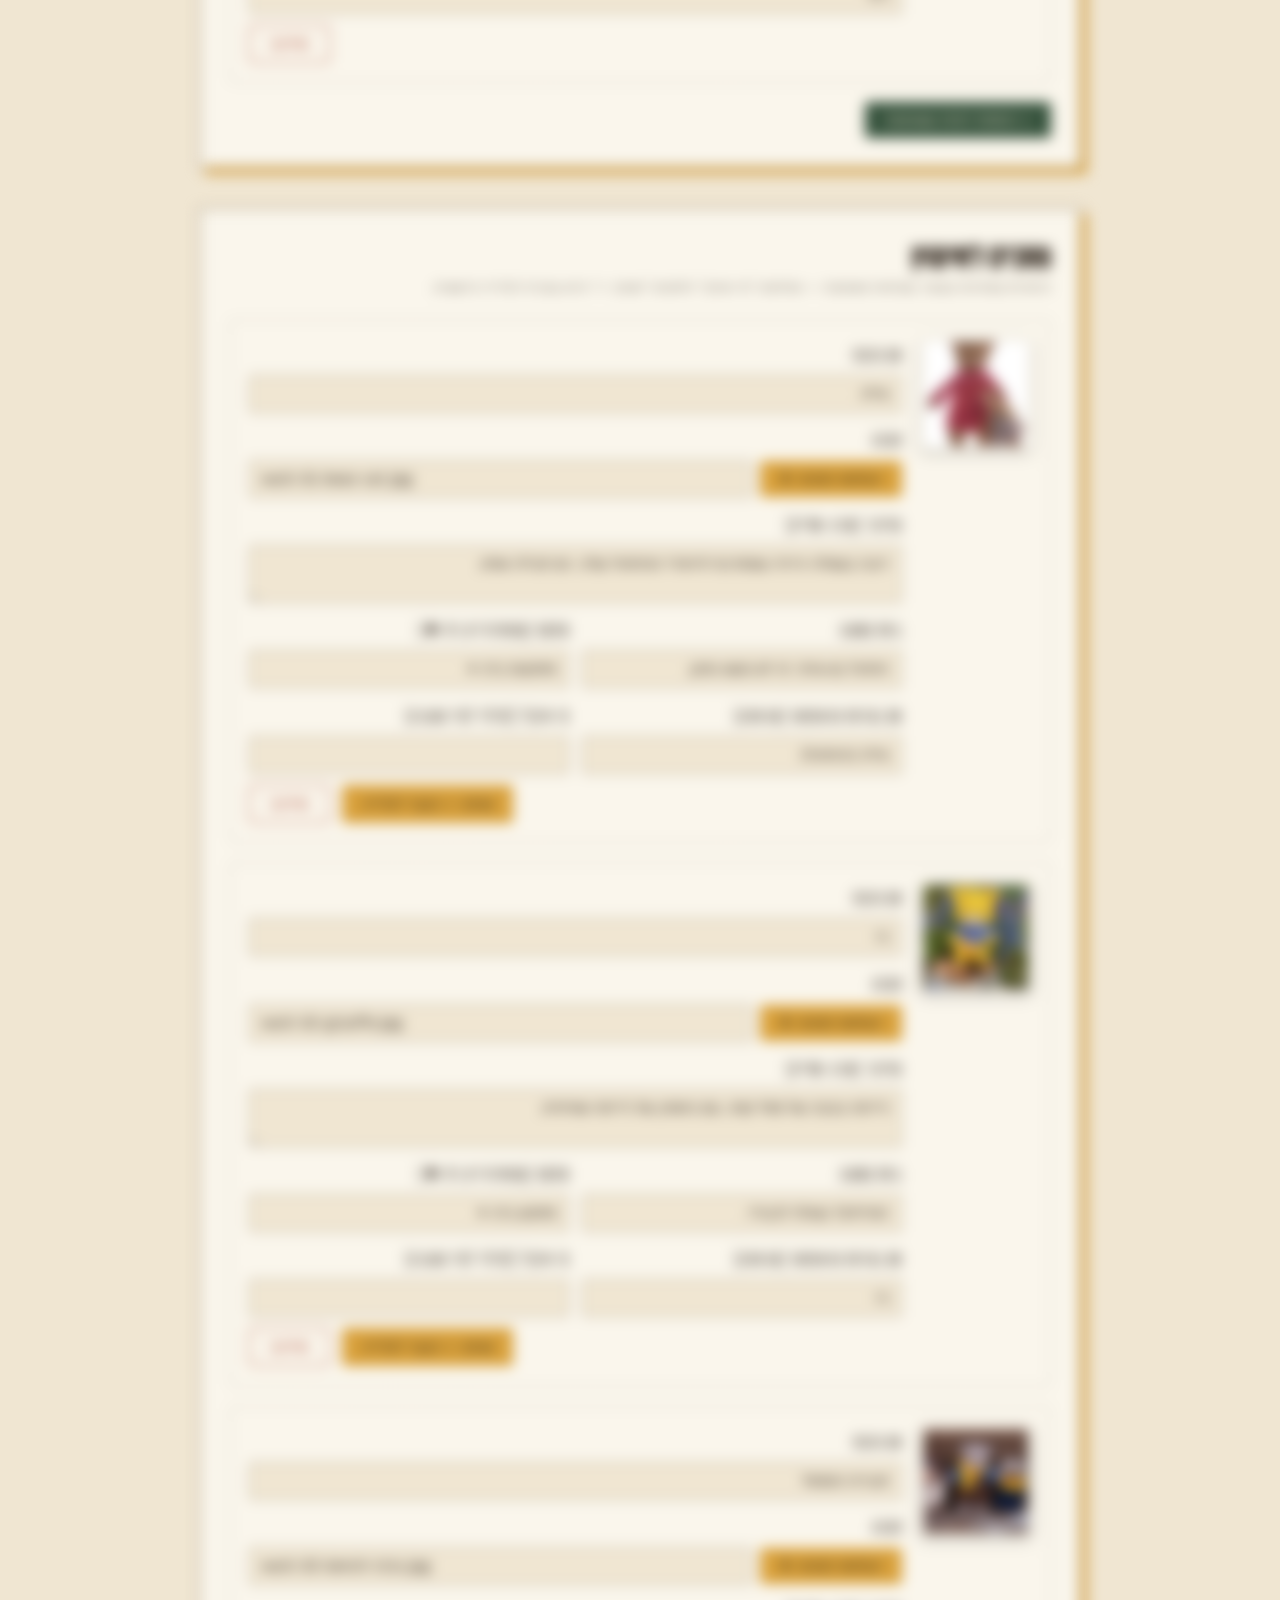
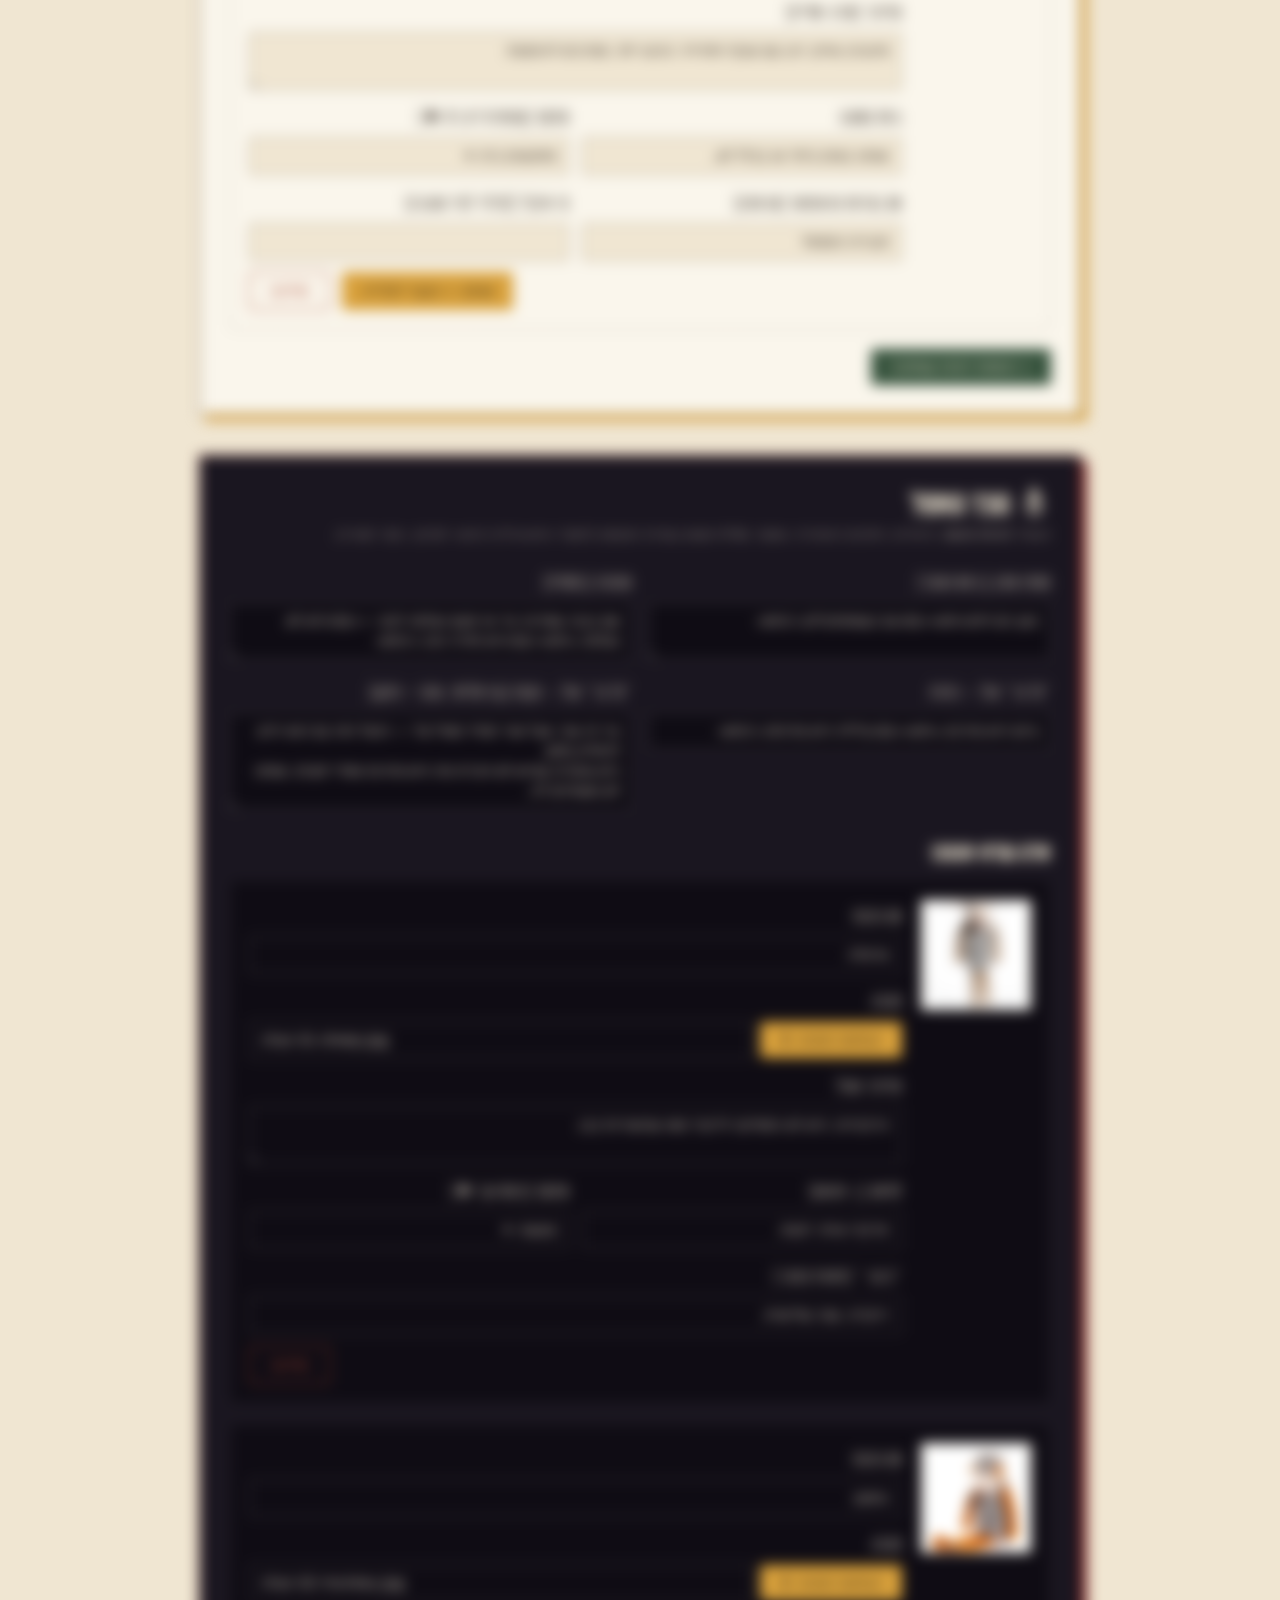
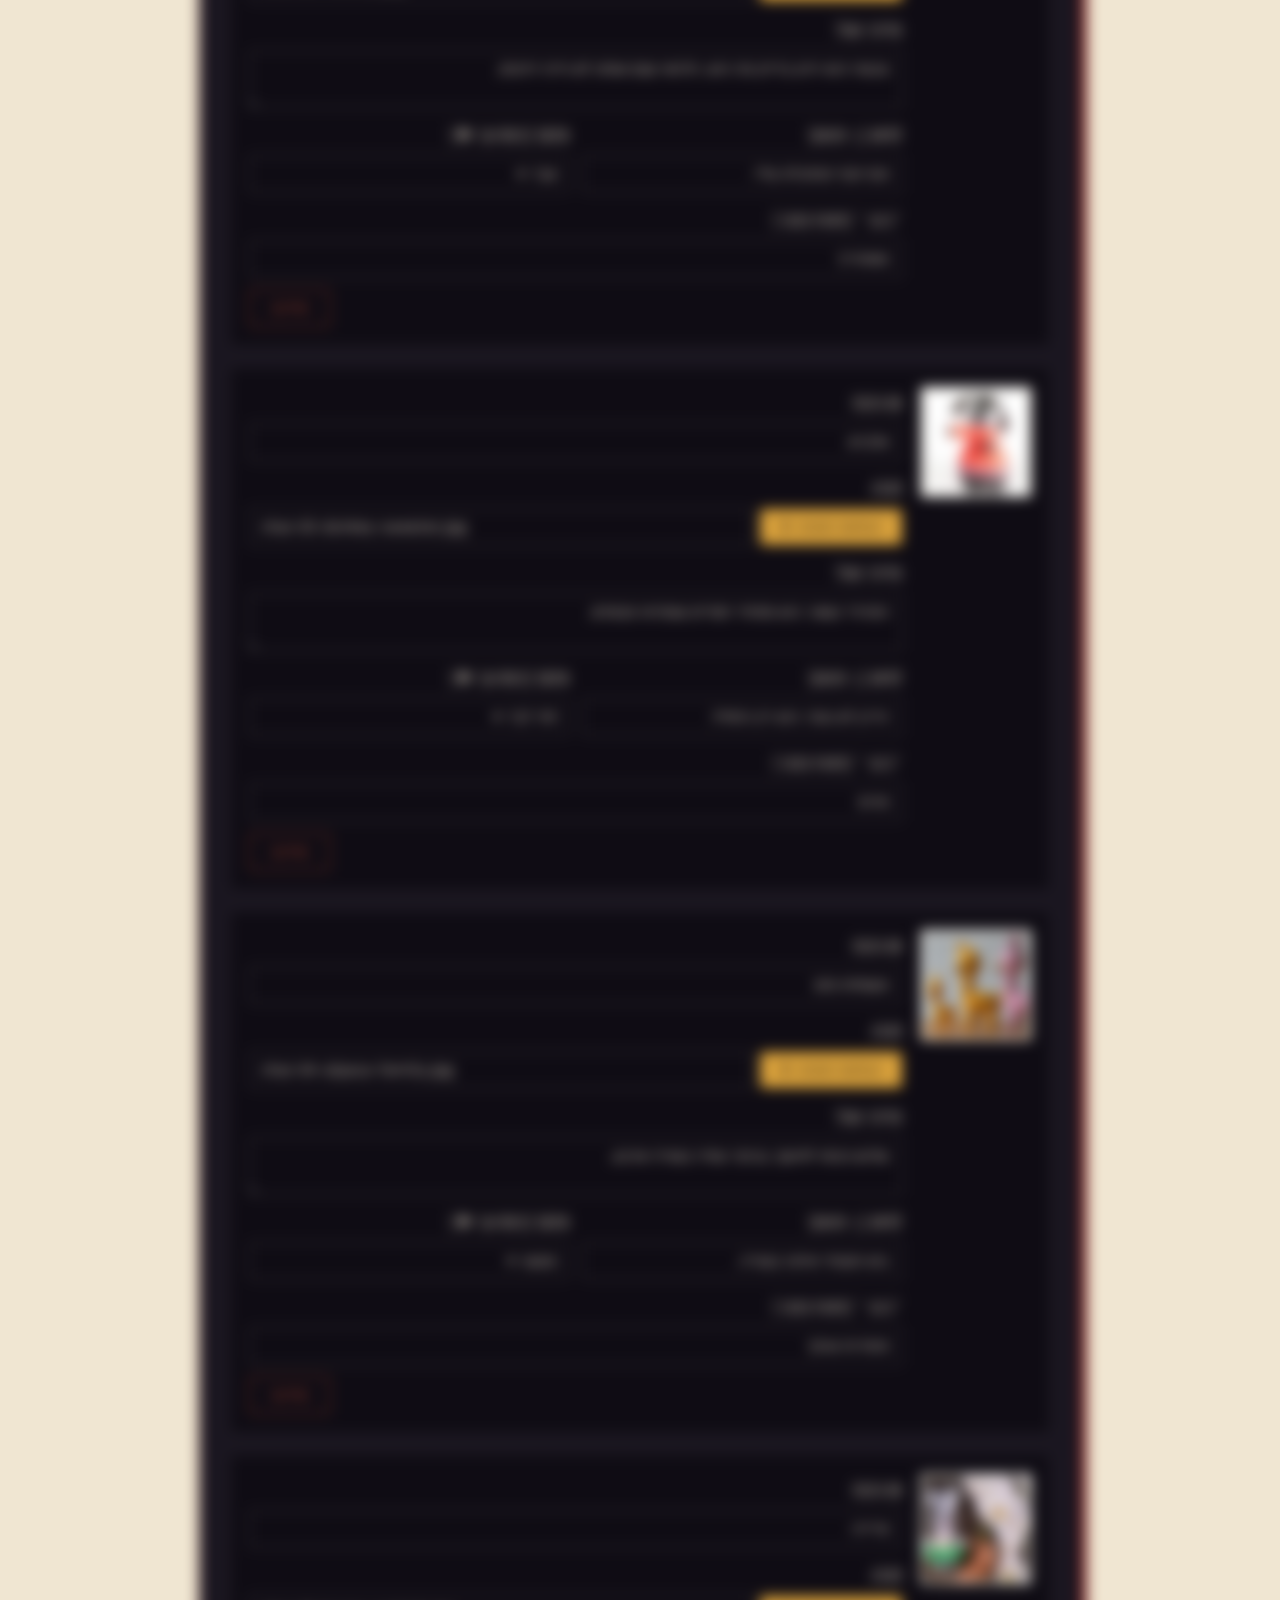
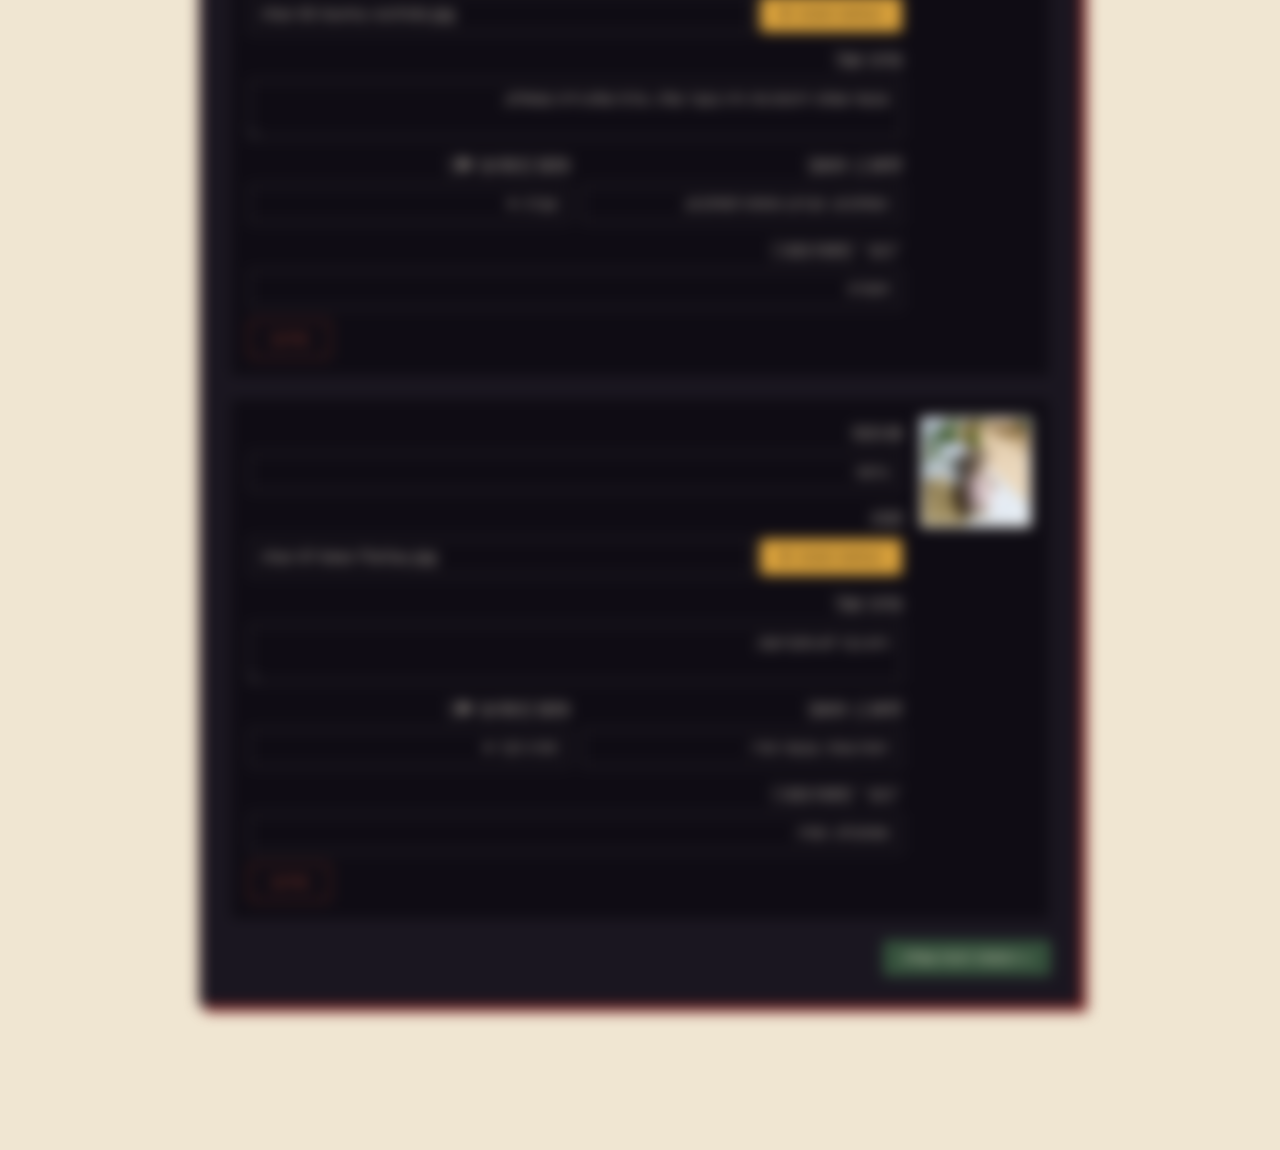
==== commit dd5e7afc: "אדמין: החזרת פרסום בלחיצה אחת (GitHub Contents API) + בדיקת חיבור; הורדה כגיבוי" ====
--- a/admin.html
+++ b/admin.html
@@ -95,16 +95,41 @@
   <main>
     <div class="howto">
       <b>איך זה עובד:</b> עורכים כאן (נשמר אוטומטית כטיוטה) ← <b>תצוגה מקדימה</b> לראות את האתר עם השינויים (רק אצלך) ←
-      כשהכל מושלם, <b>הורדת קובץ לאתר</b> ומחליפים את <b dir="ltr">assets/data/content.js</b> באתר.
+      <b>פרסום לאתר ✶</b> — והאתר מתעדכן לבד תוך כדקה. צריך למלא פעם אחת את פרטי החיבור למטה.
     </div>
 
     <nav class="jump">
+      <a href="#p-connect">חיבור</a>
       <a href="#p-settings">הגדרות</a>
       <a href="#p-about">על נור</a>
       <a href="#p-chars">הדמויות</a>
       <a href="#p-wait">מחכים לאימוץ</a>
       <a href="#p-dark">🕯 הצד האפל</a>
     </nav>
+
+    <section class="panel" id="p-connect">
+      <h2>חיבור לאתר (פעם אחת)</h2>
+      <p class="hint">
+        ממלאים פעם אחת; נשמר רק בדפדפן הזה. את ה-Token יוצרים בגיטהאב:
+        Settings ← Developer settings ← Fine-grained tokens ← Generate new token ←
+        בוחרים את הריפו של האתר ← תחת Permissions נותנים ל-<b>Contents</b> הרשאת <b>Read and write</b>.
+      </p>
+      <div class="grid2">
+        <label>משתמש / ארגון GitHub (owner)
+          <input type="text" id="gh-owner" dir="ltr" placeholder="noor-studio">
+        </label>
+        <label>שם הריפו (repo)
+          <input type="text" id="gh-repo" dir="ltr" placeholder="noor-site">
+        </label>
+        <label>ענף (branch)
+          <input type="text" id="gh-branch" dir="ltr" placeholder="main">
+        </label>
+        <label>Token (סודי — נשאר רק בדפדפן שלך)
+          <input type="password" id="gh-token" dir="ltr" placeholder="github_pat_...">
+        </label>
+      </div>
+      <button class="btn btn--move" id="ghTest" style="margin-top:0.6rem">בדיקת חיבור ✓</button>
+    </section>
 
     <section class="panel" id="p-settings">
       <h2>הגדרות כלליות</h2>
@@ -176,8 +201,9 @@
   <div class="savebar">
     <span class="savebar__status" id="status">טיוטה נטענה</span>
     <button class="btn btn--preview" id="previewBtn">תצוגה מקדימה ✶</button>
-    <button class="btn btn--download" id="downloadBtn">הורדת קובץ לאתר ⬇</button>
-    <button class="btn btn--del" id="resetBtn">איפוס לגרסה שבאתר</button>
+    <button class="btn btn--download" id="publishBtn">פרסום לאתר ✶</button>
+    <button class="btn btn--preview" id="downloadBtn" style="opacity:0.85">גיבוי: הורדה ⬇</button>
+    <button class="btn btn--del" id="resetBtn">איפוס</button>
   </div>
 
   <script>
@@ -251,6 +277,50 @@
       const header = '// ✶ חוט למחשבה — קובץ התוכן של האתר ✶\n// הקובץ הזה נערך דרך admin.html — אין צורך לגעת בו ידנית.\n';
       return header + 'window.NOOR_CONTENT = ' + JSON.stringify(data, null, 2) + ';\n';
     }
+
+    // ---- GitHub connection (publish straight from the browser; Vercel redeploys) ----
+    const GH_KEY = 'noorGithubCfg';
+    let gh;
+    try { gh = JSON.parse(localStorage.getItem(GH_KEY)) || {}; } catch (e) { gh = {}; }
+    ['owner', 'repo', 'branch', 'token'].forEach((k) => {
+      const el = document.getElementById('gh-' + k);
+      el.value = gh[k] || (k === 'branch' ? 'main' : '');
+      gh[k] = el.value.trim();
+      el.addEventListener('input', () => { gh[k] = el.value.trim(); localStorage.setItem(GH_KEY, JSON.stringify(gh)); });
+    });
+    localStorage.setItem(GH_KEY, JSON.stringify(gh));
+    const ghReady = () => gh.owner && gh.repo && gh.token;
+
+    function utf8ToB64(str) {
+      return btoa(unescape(encodeURIComponent(str)));
+    }
+    async function ghPut(path, base64Content, message) {
+      const branch = gh.branch || 'main';
+      const base = 'https://api.github.com/repos/' + gh.owner + '/' + gh.repo + '/contents/' + path;
+      const headers = { 'Authorization': 'Bearer ' + gh.token, 'Accept': 'application/vnd.github+json' };
+      let sha;
+      const head = await fetch(base + '?ref=' + encodeURIComponent(branch), { headers });
+      if (head.ok) sha = (await head.json()).sha;
+      const body = { message, content: base64Content, branch };
+      if (sha) body.sha = sha;
+      const put = await fetch(base, { method: 'PUT', headers, body: JSON.stringify(body) });
+      if (!put.ok) {
+        let msg = put.status;
+        try { msg = (await put.json()).message || msg; } catch (e) {}
+        throw new Error(msg);
+      }
+    }
+
+    document.getElementById('ghTest').onclick = async () => {
+      if (!ghReady()) { alert('קודם ממלאים owner, repo ו-Token.'); return; }
+      statusEl.textContent = 'בודק חיבור...';
+      try {
+        const r = await fetch('https://api.github.com/repos/' + gh.owner + '/' + gh.repo,
+          { headers: { 'Authorization': 'Bearer ' + gh.token, 'Accept': 'application/vnd.github+json' } });
+        if (r.ok) { statusEl.textContent = 'החיבור תקין ✶'; alert('מצוין! החיבור לאתר תקין. אפשר לפרסם.'); }
+        else { const e = await r.json(); statusEl.textContent = 'חיבור נכשל'; alert('לא הצליח: ' + (e.message || r.status) + '\nבדקי owner/repo ושה-Token תקף עם הרשאת Contents.'); }
+      } catch (e) { statusEl.textContent = 'שגיאת רשת'; alert('שגיאת רשת: ' + e.message); }
+    };
 
     // ---- generic list editor ----
     function field(labelText, value, onInput, opts) {
@@ -487,10 +557,24 @@
       window.open('index.html?preview=1', '_blank');
     };
 
+    document.getElementById('publishBtn').onclick = async () => {
+      if (!ghReady()) { alert('כדי לפרסם בלחיצה — קודם ממלאים את "חיבור לאתר" (owner, repo, Token) ולוחצים "בדיקת חיבור".'); document.getElementById('p-connect').scrollIntoView(); return; }
+      if (!confirm('לפרסם את כל השינויים לאתר החי?')) return;
+      const btn = document.getElementById('publishBtn');
+      btn.disabled = true; statusEl.textContent = 'מפרסם...';
+      try {
+        await ghPut('assets/data/content.js', utf8ToB64(contentFileText()), 'עדכון תוכן מהממשק של נור ✶');
+        statusEl.textContent = 'פורסם! האתר יתעדכן תוך כדקה ✶';
+        alert('פורסם בהצלחה ✶\nהאתר יתעדכן לבד תוך כדקה (Vercel בונה מחדש).');
+      } catch (e) {
+        statusEl.textContent = 'הפרסום נכשל';
+        alert('הפרסום נכשל: ' + e.message + '\nבדקי שהחיבור תקין (כפתור "בדיקת חיבור") ושל-Token יש הרשאת Contents: Read and write.');
+      }
+      btn.disabled = false;
+    };
+
     document.getElementById('downloadBtn').onclick = () => {
-      const header = '// ✶ חוט למחשבה — קובץ התוכן של האתר ✶\n// הקובץ הזה נערך דרך admin.html — אין צורך לגעת בו ידנית.\n';
-      const text = header + 'window.NOOR_CONTENT = ' + JSON.stringify(data, null, 2) + ';\n';
-      const blob = new Blob([text], { type: 'text/javascript;charset=utf-8' });
+      const blob = new Blob([contentFileText()], { type: 'text/javascript;charset=utf-8' });
       const a = document.createElement('a');
       a.href = URL.createObjectURL(blob);
       a.download = 'content.js';
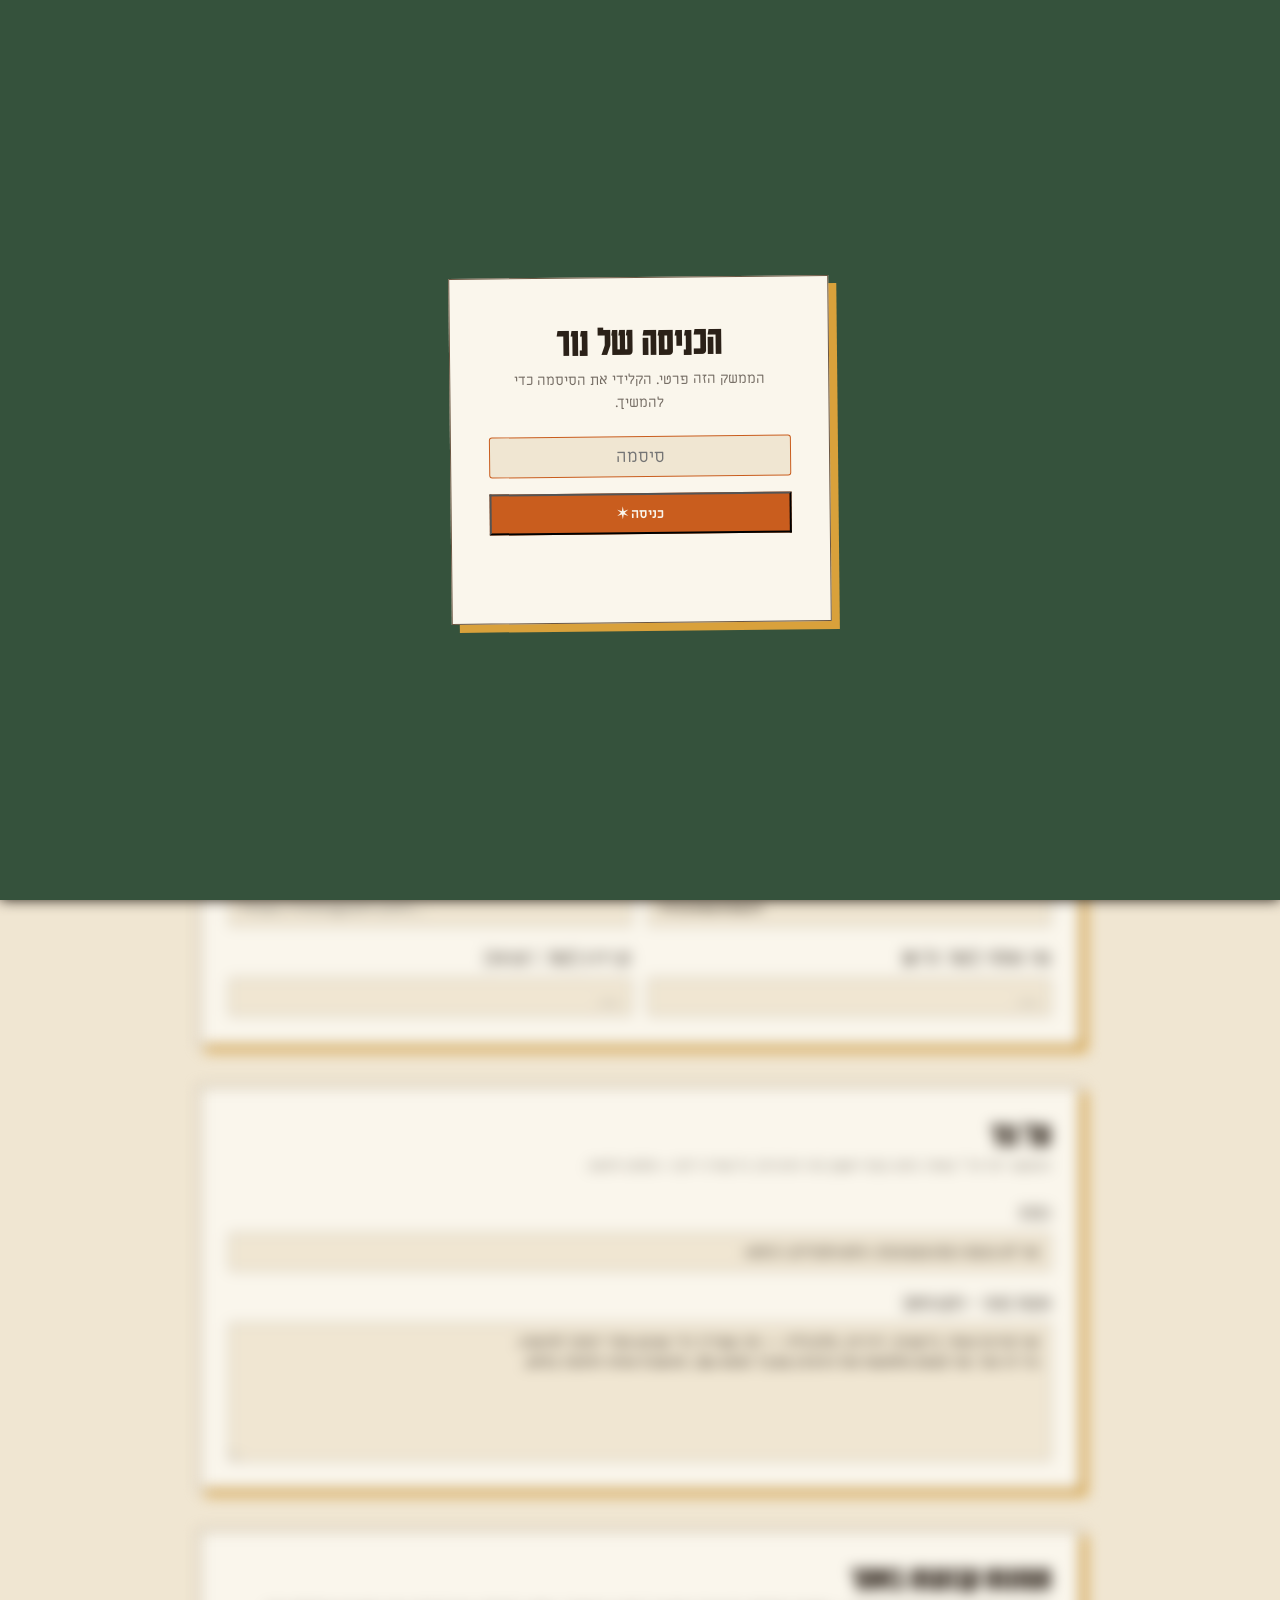
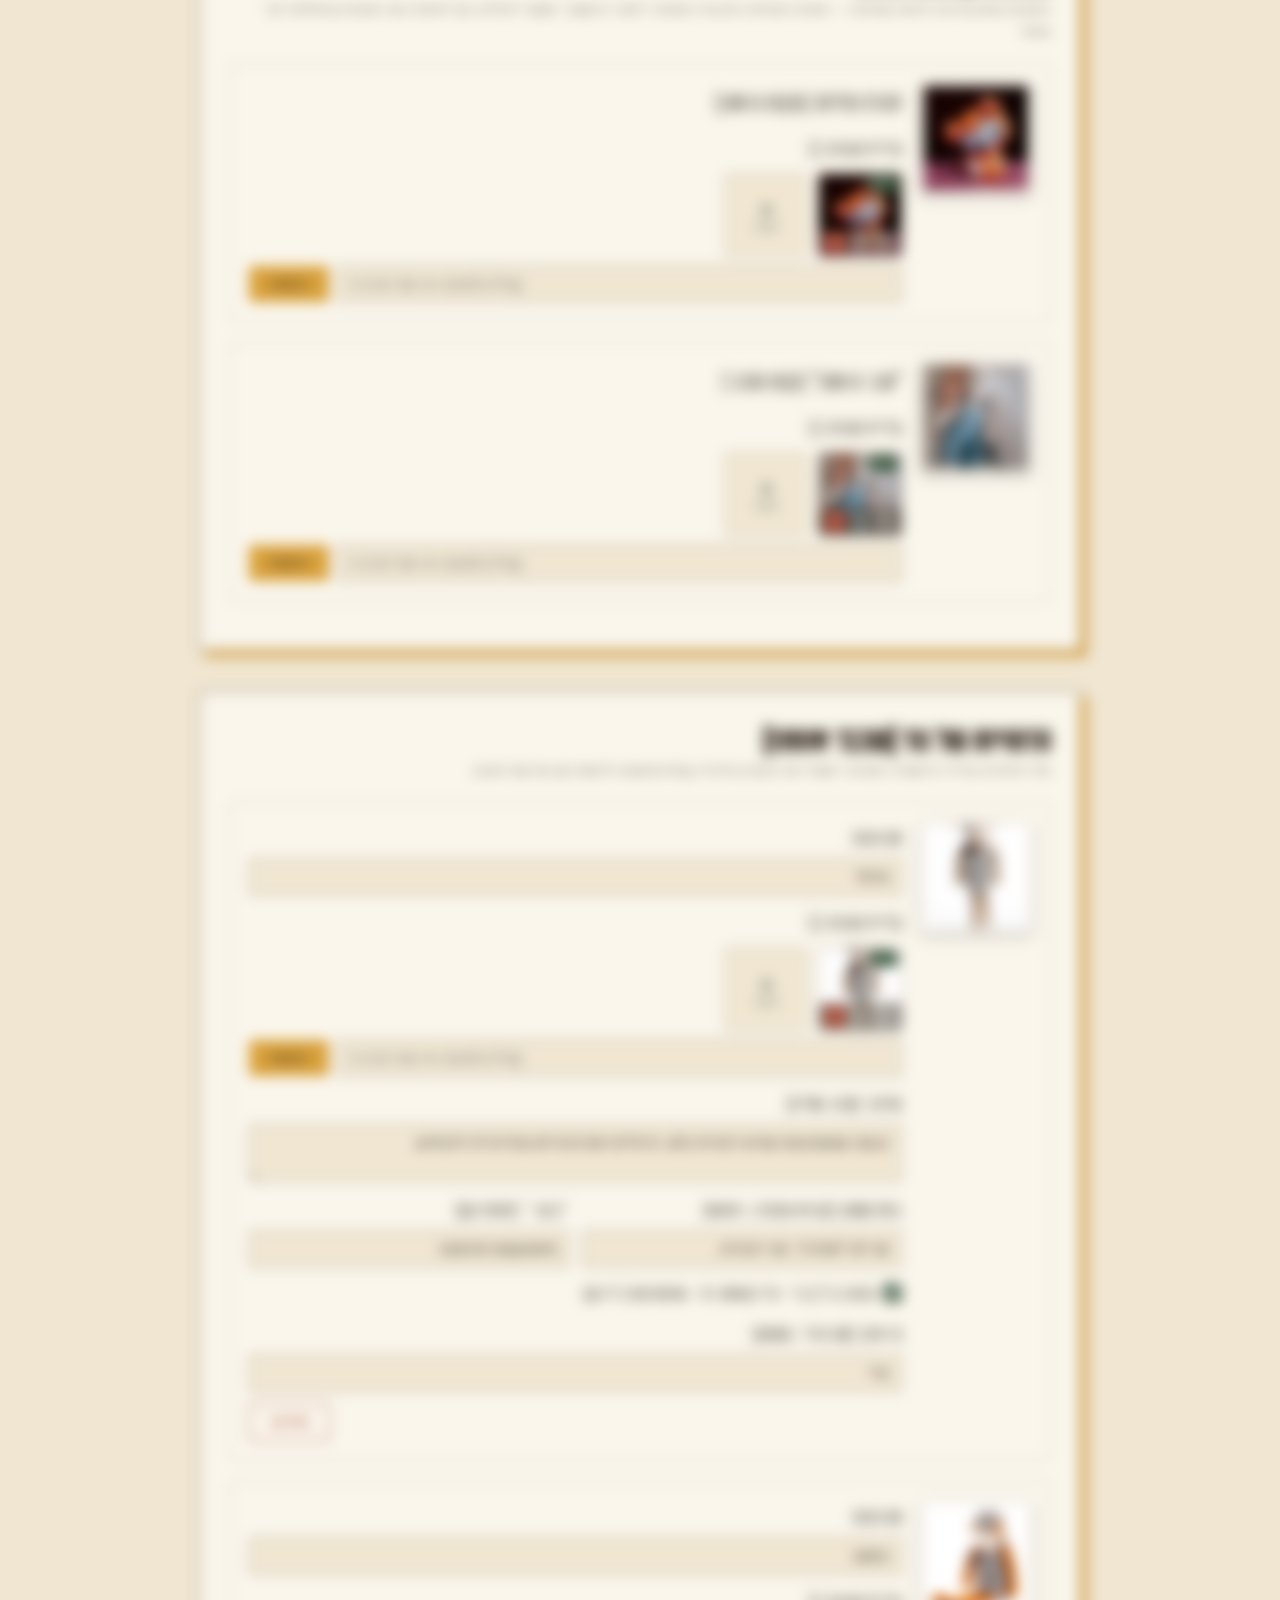
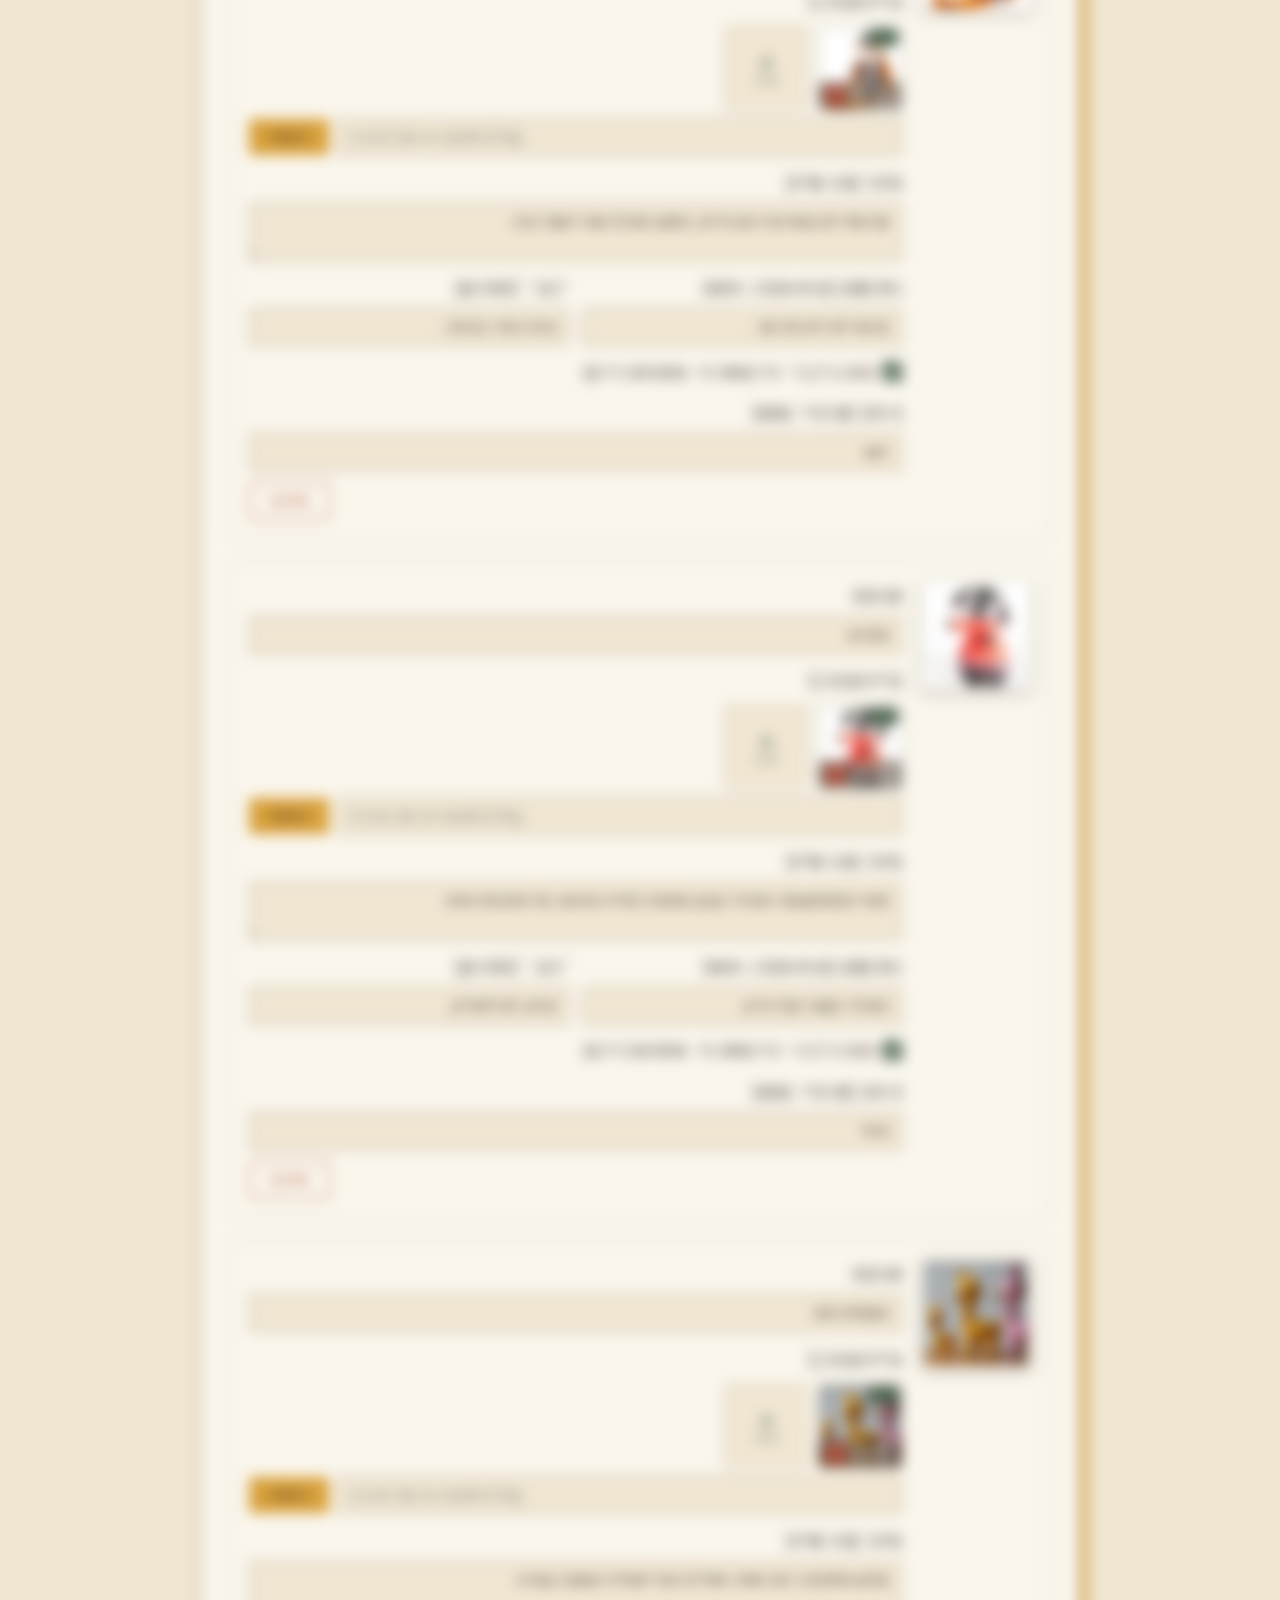
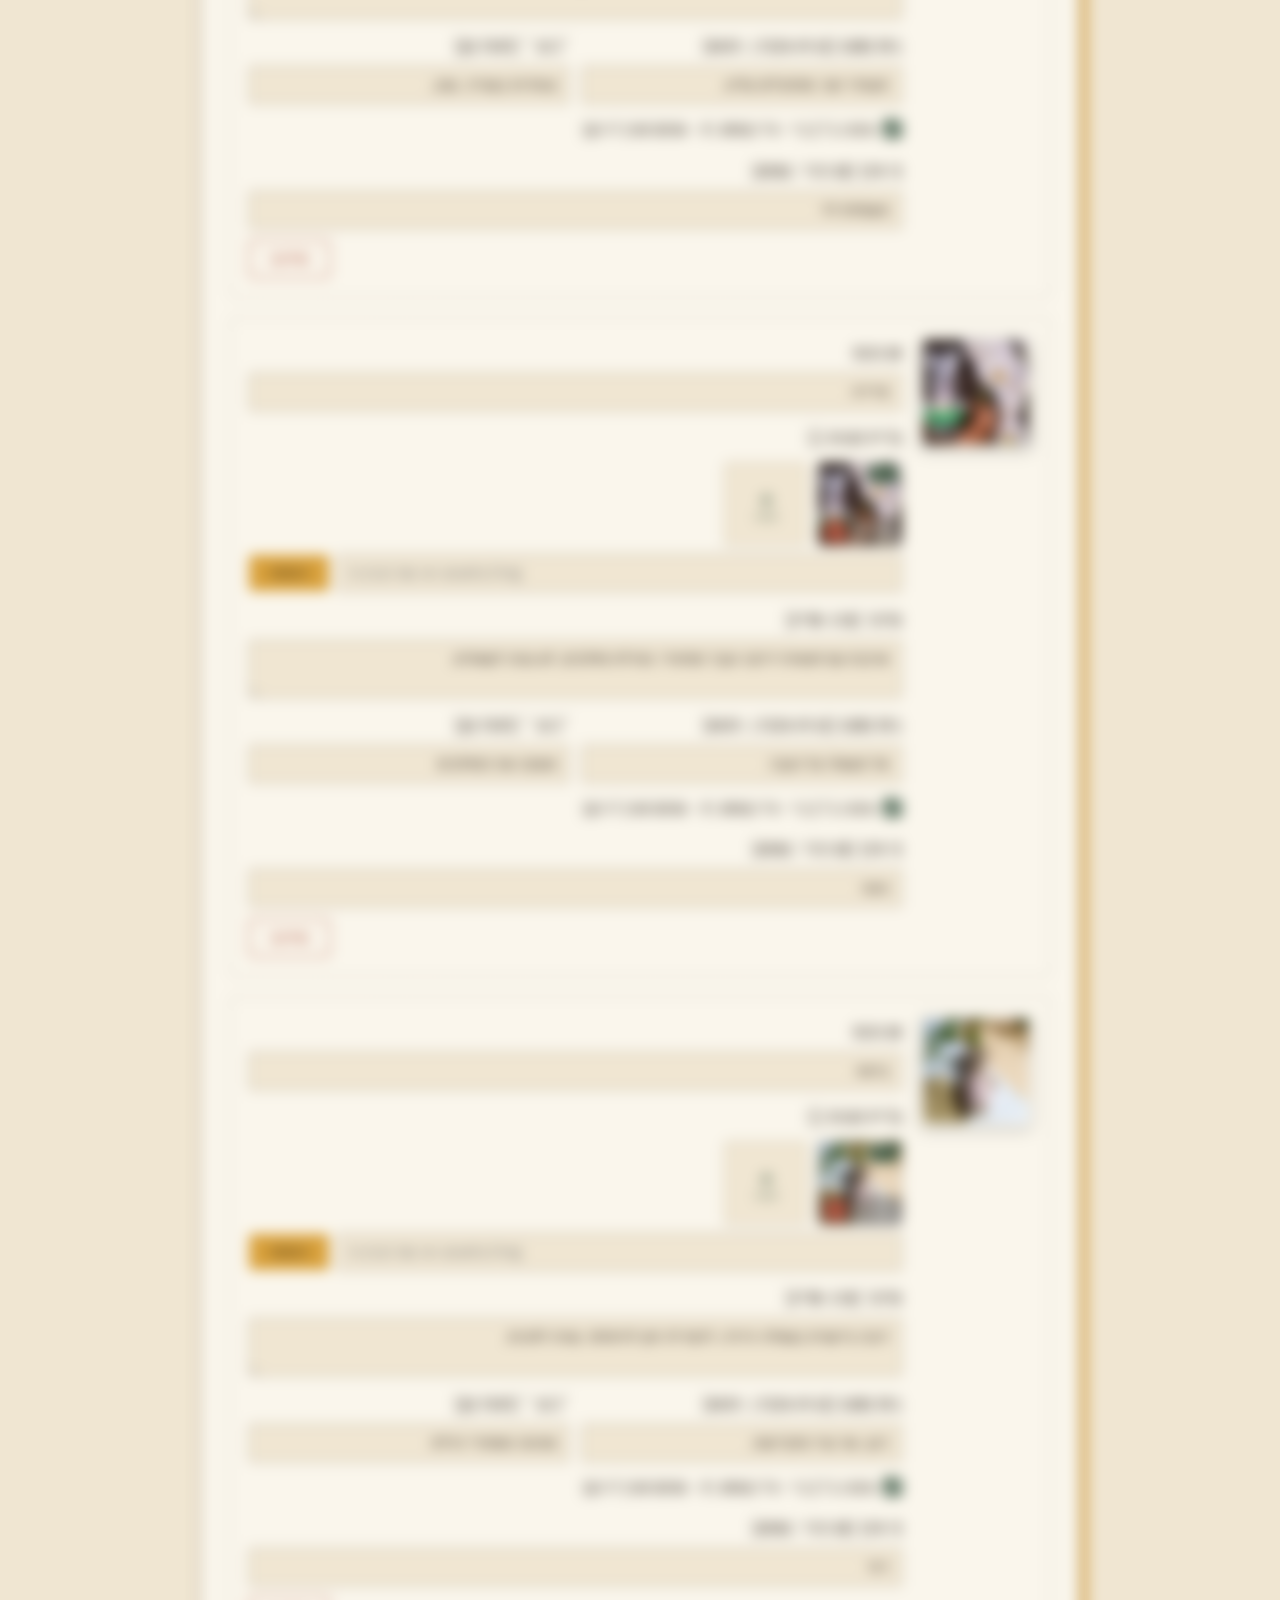
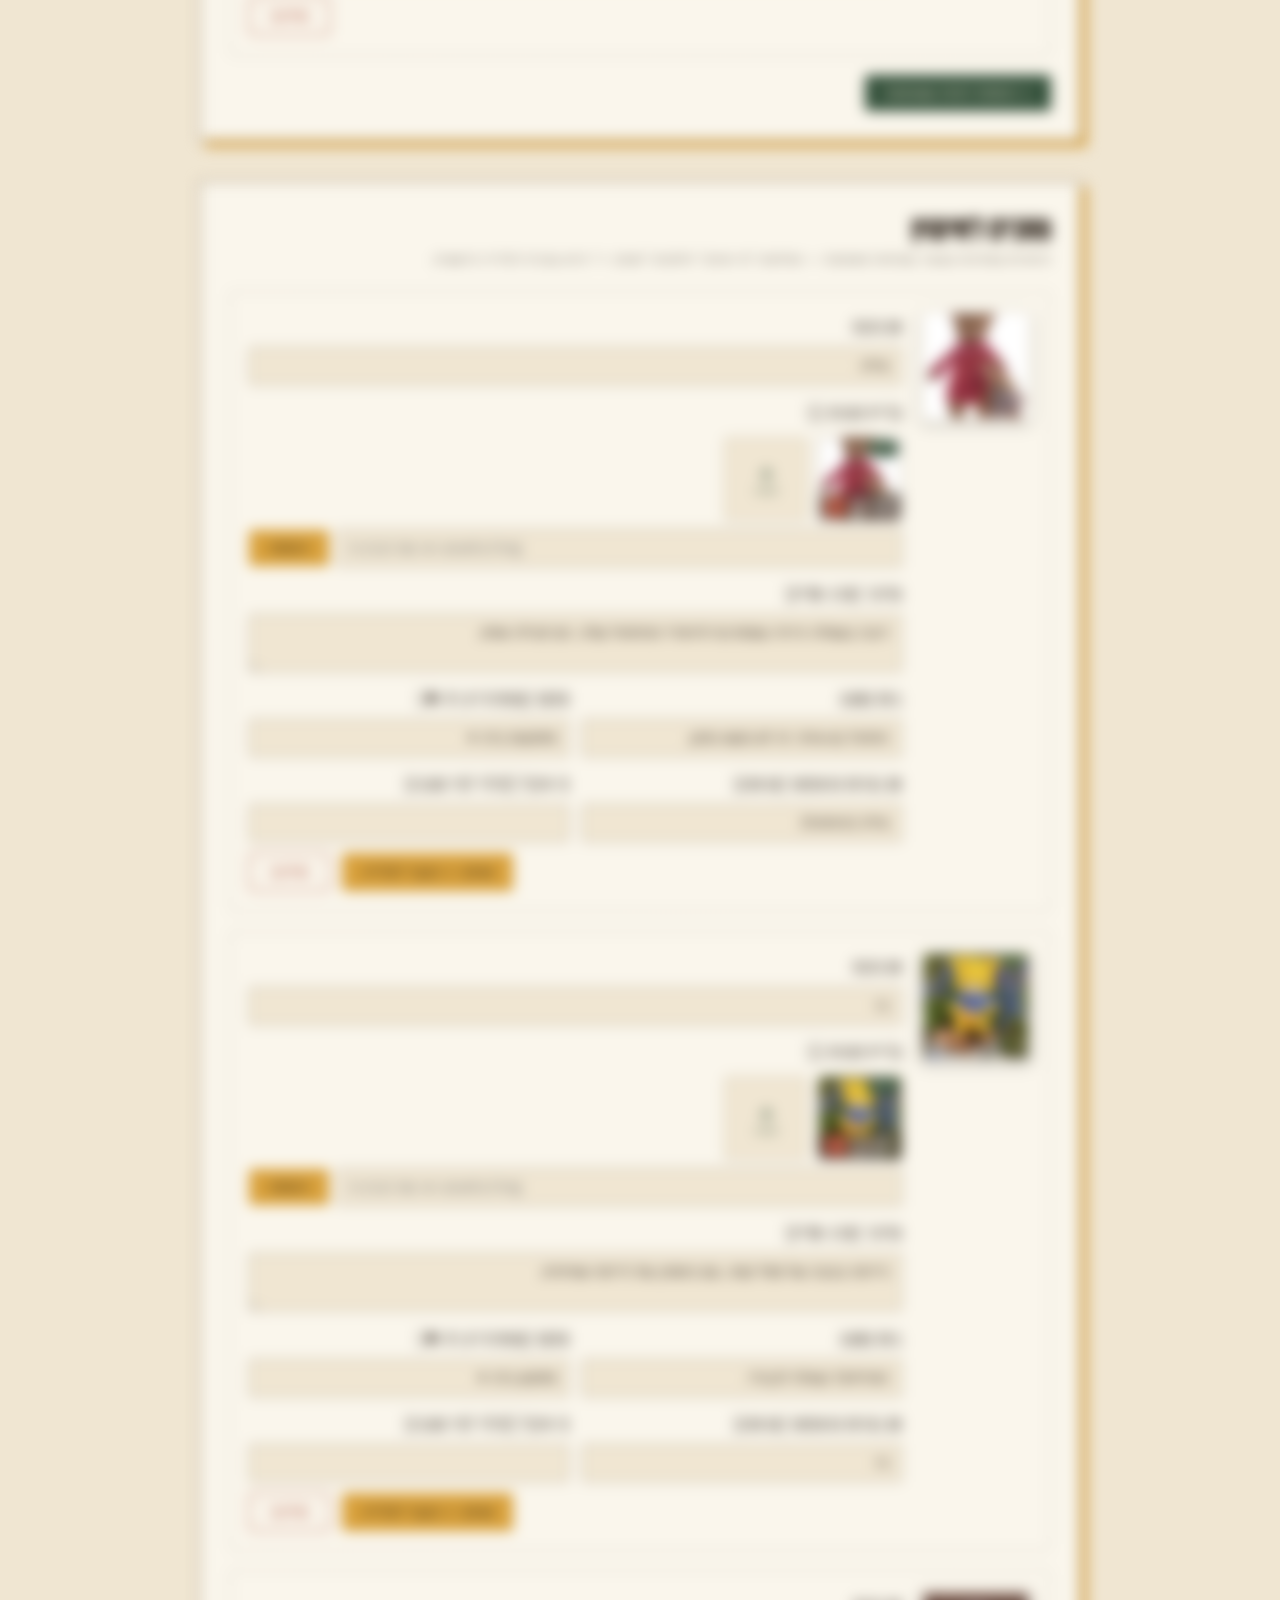
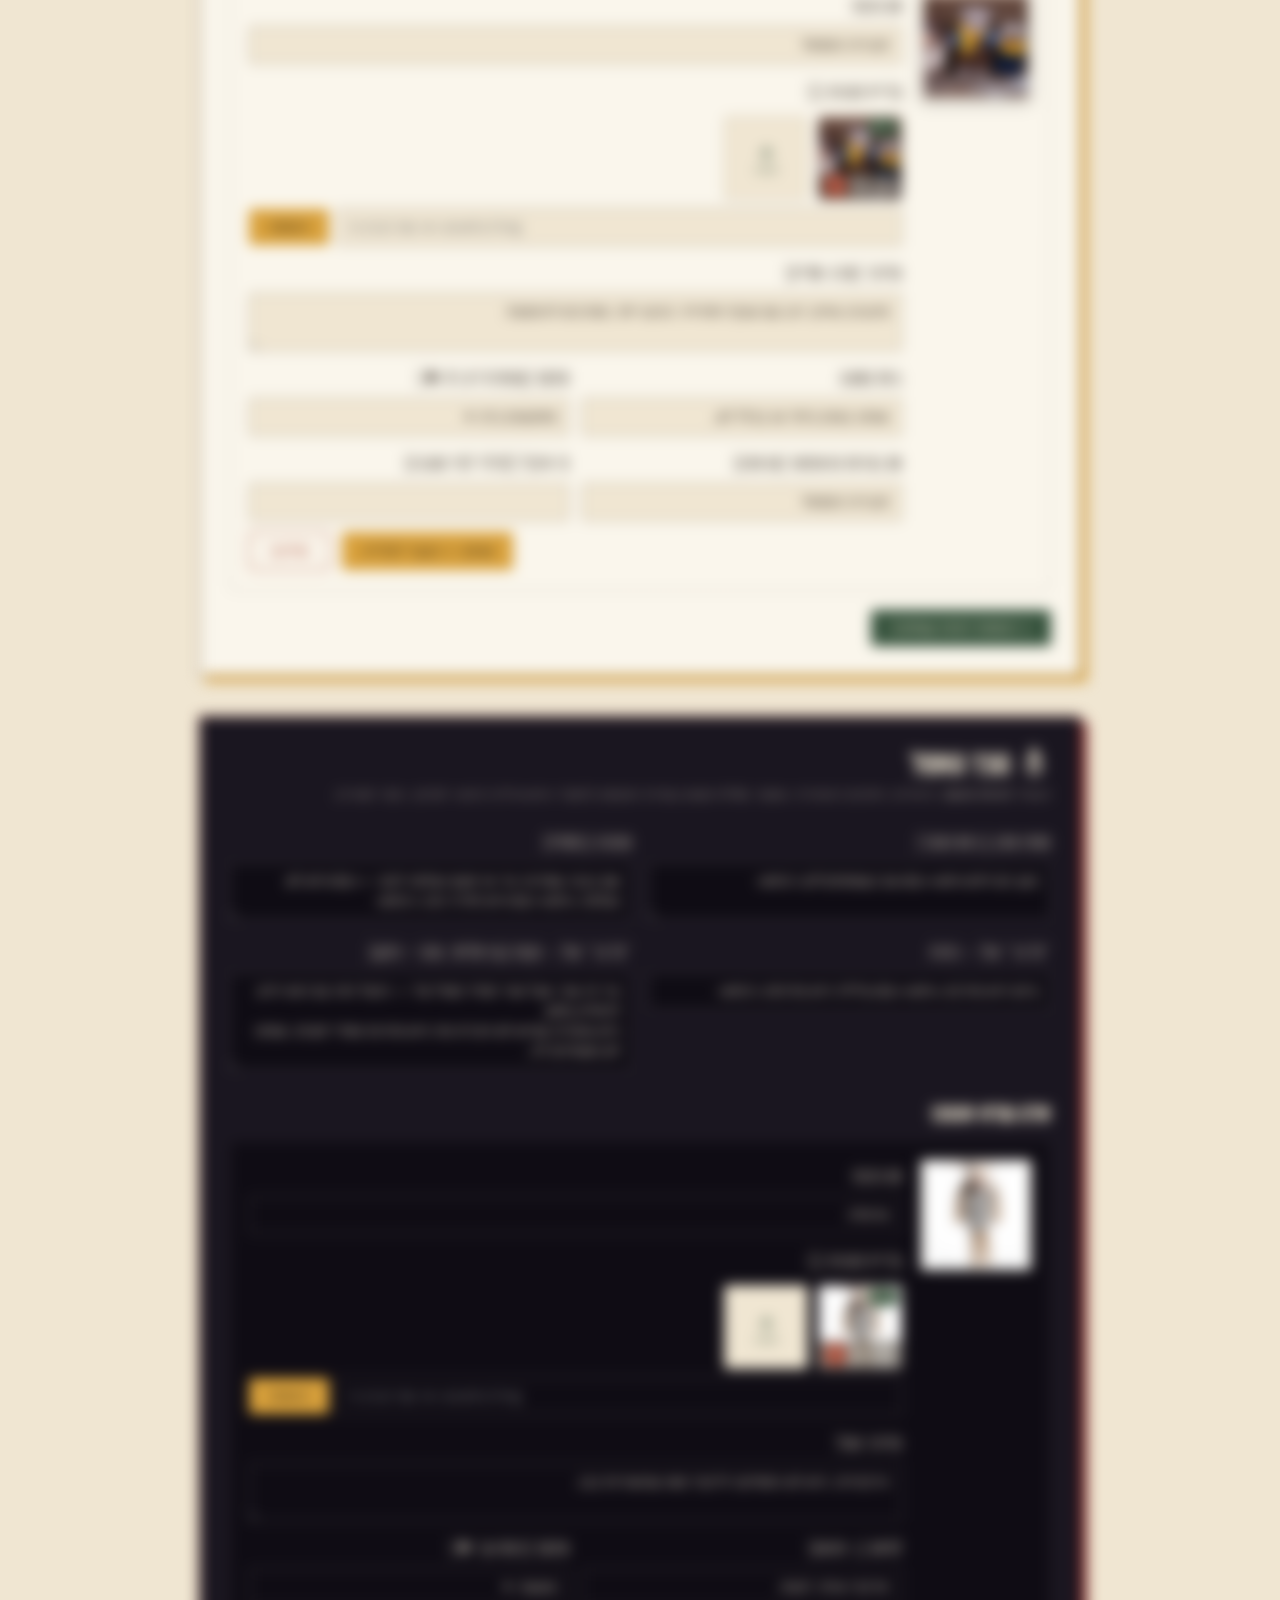
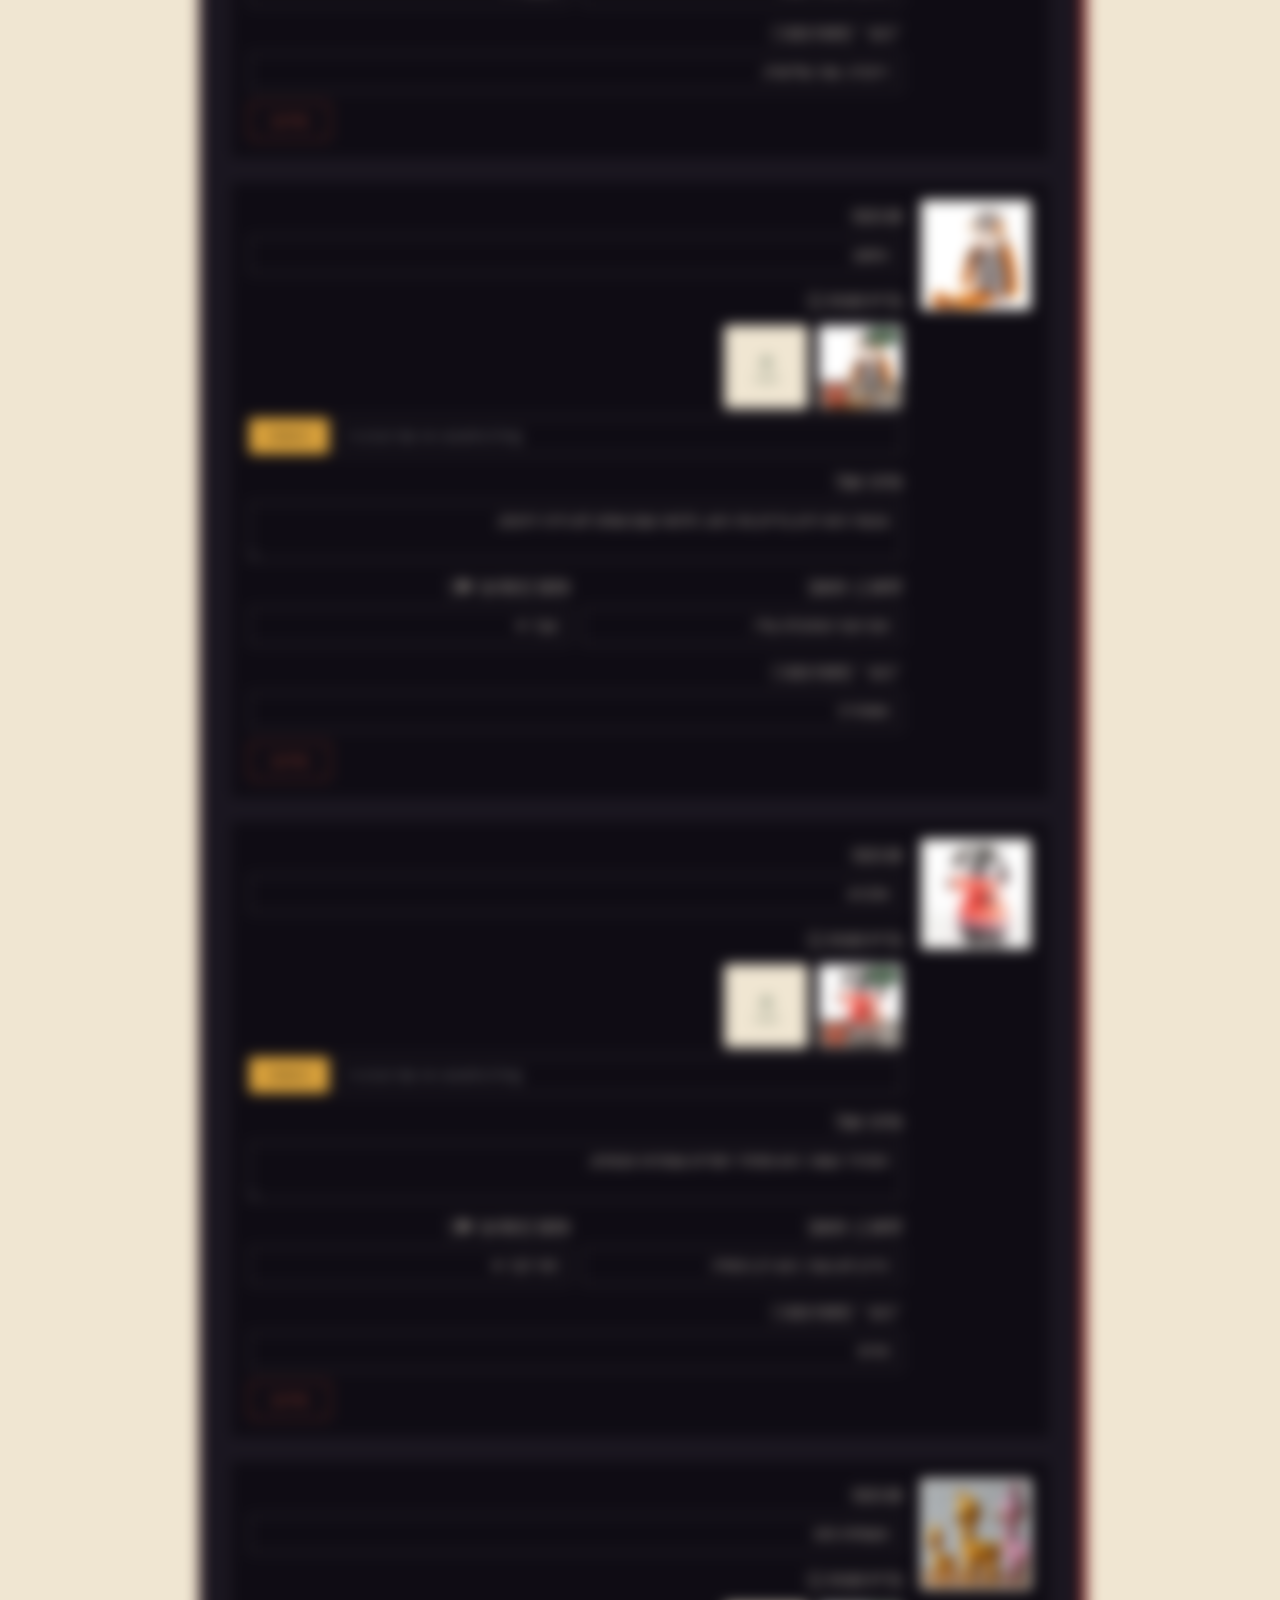
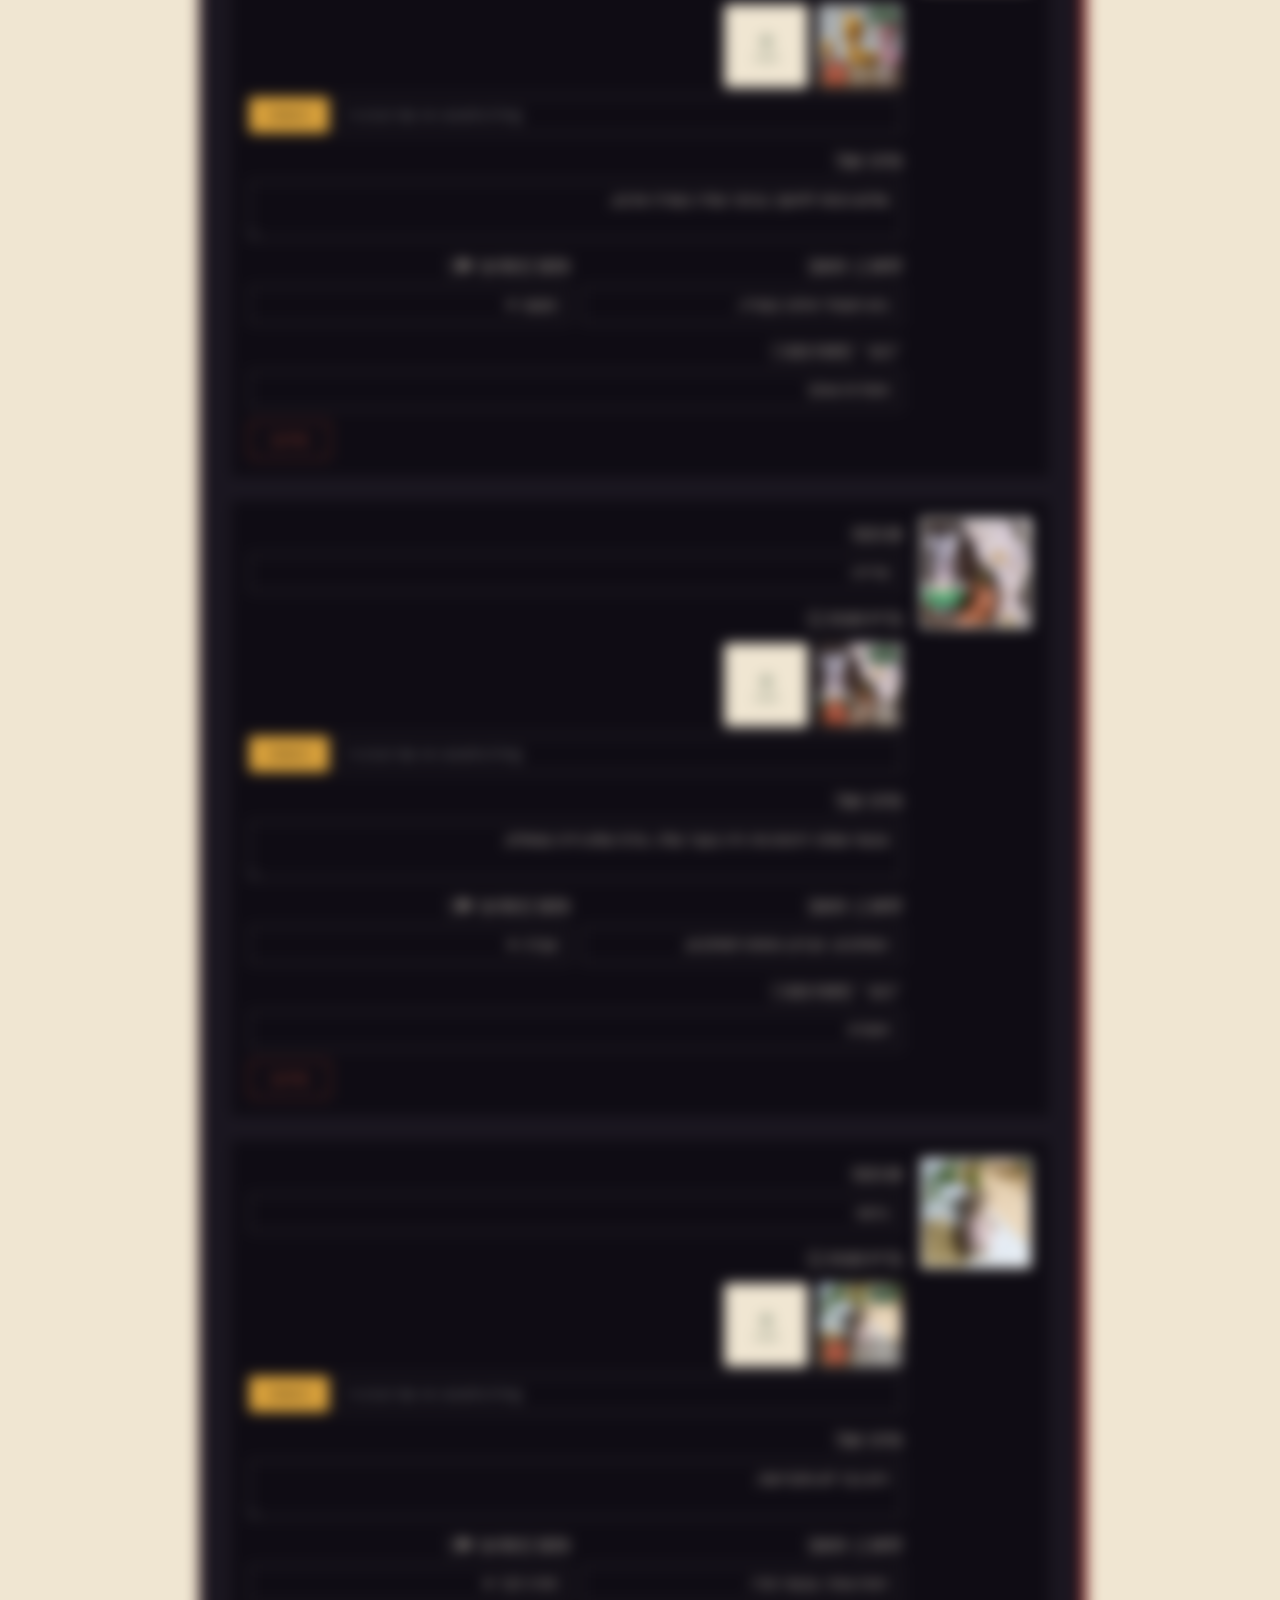
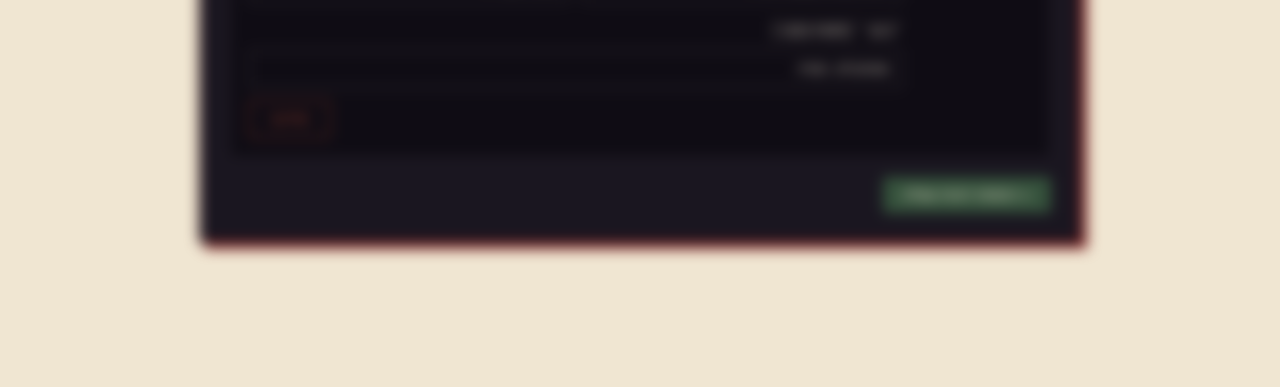
==== commit 96ce1411: "Update admin.html" ====
--- a/admin.html
+++ b/admin.html
@@ -43,6 +43,23 @@
     .btn--add { background: var(--green); color: var(--paper); }
     .btn--del { background: transparent; color: #a8442e; border: 1px solid #a8442e; }
     .btn--move { background: var(--mustard); color: var(--ink); }
+
+    /* ---- gallery editor (several images per card) ---- */
+    .gallery { display: flex; flex-direction: column; gap: 0.5rem; }
+    .gallery__label { font-family: 'Amatic SC', cursive; font-weight: 700; font-size: 1.25rem; }
+    .gallery__strip { display: flex; flex-wrap: wrap; gap: 0.6rem; }
+    .gallery__cell { position: relative; width: 84px; height: 84px; border: 1px solid var(--line); border-radius: 4px; overflow: hidden; background: var(--paper); flex: 0 0 auto; }
+    .gallery__cell > img { width: 100%; height: 100%; object-fit: cover; display: block; }
+    .gallery__cover { position: absolute; top: 2px; right: 2px; background: var(--green); color: var(--paper); font-family: 'Special Elite', monospace; font-size: 0.6rem; padding: 1px 5px; border-radius: 99px; }
+    .gallery__ctrls { position: absolute; bottom: 0; left: 0; right: 0; display: flex; justify-content: center; gap: 3px; padding: 3px; background: rgba(43,33,24,0.55); }
+    .gbtn { border: none; background: var(--white); color: var(--ink); width: 21px; height: 21px; border-radius: 3px; font-size: 0.8rem; line-height: 1; display: flex; align-items: center; justify-content: center; padding: 0; cursor: pointer; }
+    .gbtn:disabled { opacity: 0.35; cursor: default; }
+    .gbtn--del { background: #a8442e; color: #fff; }
+    .gallery__add { display: flex; align-items: center; justify-content: center; border-style: dashed; }
+    .gallery__addbtn { background: transparent; border: none; color: var(--green); font-size: 1.7rem; line-height: 0.85; display: flex; flex-direction: column; align-items: center; gap: 2px; }
+    .gallery__addbtn small { font-family: 'Miriam Libre', serif; font-size: 0.6rem; }
+    .gallery__byname { display: flex; gap: 0.5rem; align-items: center; }
+    .gallery__byname input { flex: 1 1 auto; }
 
     .savebar { position: fixed; bottom: 0; right: 0; left: 0; background: var(--ink); padding: 0.9rem 1.5rem; display: flex; gap: 1rem; align-items: center; justify-content: center; flex-wrap: wrap; z-index: 10; }
     .savebar .btn { font-size: 1.05rem; padding: 0.6rem 1.6rem; }
@@ -102,6 +119,7 @@
       <a href="#p-connect">חיבור</a>
       <a href="#p-settings">הגדרות</a>
       <a href="#p-about">על נור</a>
+      <a href="#p-siteimg">תמונות באתר</a>
       <a href="#p-chars">הדמויות</a>
       <a href="#p-wait">מחכים לאימוץ</a>
       <a href="#p-dark">🕯 הצד האפל</a>
@@ -116,10 +134,10 @@
       </p>
       <div class="grid2">
         <label>משתמש / ארגון GitHub (owner)
-          <input type="text" id="gh-owner" dir="ltr" placeholder="noor-studio">
+          <input type="text" id="gh-owner" dir="ltr" placeholder="ClicknMove24">
         </label>
         <label>שם הריפו (repo)
-          <input type="text" id="gh-repo" dir="ltr" placeholder="noor-site">
+          <input type="text" id="gh-repo" dir="ltr" placeholder="noor">
         </label>
         <label>ענף (branch)
           <input type="text" id="gh-branch" dir="ltr" placeholder="main">
@@ -159,6 +177,12 @@
       <label style="margin-top:1rem">הטקסט (אנטר = פסקה חדשה)
         <textarea id="about-body" rows="6"></textarea>
       </label>
+    </section>
+
+    <section class="panel" id="p-siteimg">
+      <h2>תמונות קבועות באתר</h2>
+      <p class="hint">התמונות שלא שייכות לדמות מסוימת — תמונת הפתיחה (הגיבור) ותמונת "החבר הראשון". אפשר להחליף, וגם להוסיף כמה תמונות שיתחלפו לבד באתר.</p>
+      <div id="siteImgList"></div>
     </section>
 
     <section class="panel" id="p-chars">
@@ -282,9 +306,11 @@
     const GH_KEY = 'noorGithubCfg';
     let gh;
     try { gh = JSON.parse(localStorage.getItem(GH_KEY)) || {}; } catch (e) { gh = {}; }
+    // pre-filled with this site's repo so only the Token needs entering
+    const GH_DEFAULTS = { owner: 'ClicknMove24', repo: 'noor', branch: 'main', token: '' };
     ['owner', 'repo', 'branch', 'token'].forEach((k) => {
       const el = document.getElementById('gh-' + k);
-      el.value = gh[k] || (k === 'branch' ? 'main' : '');
+      el.value = gh[k] || GH_DEFAULTS[k];
       gh[k] = el.value.trim();
       el.addEventListener('input', () => { gh[k] = el.value.trim(); localStorage.setItem(GH_KEY, JSON.stringify(gh)); });
     });
@@ -348,65 +374,196 @@
       return t;
     }
 
-    // upload an image, shrink it in the browser, embed it straight into the content
-    function handleImageUpload(file, ch, rerender) {
+    // process ONE image file into a ready-to-embed string, handed back via cb.
+    // supports JPG / PNG / WEBP / GIF (rasterised + compressed) and SVG (embedded as-is, stays vector).
+    function processImageFile(file, cb) {
       if (!file) return;
-      if (!/^image\//.test(file.type)) { alert('צריך קובץ תמונה (JPG / PNG / WEBP).'); return; }
+      const ok = /^image\/(jpeg|jpg|png|webp|gif|svg\+xml)$/i.test(file.type)
+        || /\.(jpe?g|png|webp|gif|svg)$/i.test(file.name || '');
+      if (!ok) { alert('צריך קובץ תמונה: JPG / PNG / SVG / WEBP / GIF.'); return; }
       statusEl.textContent = 'מעבד תמונה...';
+      const isSvg = /svg/i.test(file.type) || /\.svg$/i.test(file.name || '');
       const reader = new FileReader();
+
+      // SVG: keep it vector — embed the source straight in, no rasterising, no quality loss.
+      if (isSvg) {
+        reader.onload = () => {
+          const kb = Math.round(reader.result.length / 1024);
+          cb(reader.result);
+          statusEl.textContent = 'ה-SVG הוטמע ✶ (וקטורי, ~' + kb + 'KB)';
+        };
+        reader.onerror = () => { statusEl.textContent = 'קובץ ה-SVG לא נקרא'; };
+        reader.readAsDataURL(file);
+        return;
+      }
+
+      // raster formats: shrink to MAX and compress. PNG keeps transparency (PNG out), the rest -> JPEG.
+      const keepAlpha = /png/i.test(file.type) || /\.png$/i.test(file.name || '');
       reader.onload = () => {
         const im = new Image();
         im.onload = () => {
           const MAX = 1200;
-          let w = im.width, h = im.height;
+          let w = im.width || MAX, h = im.height || MAX;
           if (w > MAX || h > MAX) { const s = Math.min(MAX / w, MAX / h); w = Math.round(w * s); h = Math.round(h * s); }
           const cv = document.createElement('canvas');
           cv.width = w; cv.height = h;
           cv.getContext('2d').drawImage(im, 0, 0, w, h);
-          ch.img = cv.toDataURL('image/jpeg', 0.82);
-          const kb = Math.round(ch.img.length / 1024);
-          saveDraft(); rerender();
+          const uri = keepAlpha ? cv.toDataURL('image/png') : cv.toDataURL('image/jpeg', 0.82);
+          const kb = Math.round(uri.length / 1024);
+          cb(uri);
           statusEl.textContent = 'התמונה הוטמעה ✶ (~' + kb + 'KB)';
         };
         im.onerror = () => { statusEl.textContent = 'קובץ התמונה לא נקרא'; };
         im.src = reader.result;
       };
+      reader.onerror = () => { statusEl.textContent = 'קובץ התמונה לא נקרא'; };
       reader.readAsDataURL(file);
     }
 
-    // the image control for a card: upload button + (uploaded chip | filename field)
-    function imageControl(ch, rerender) {
+    // ---- a card can hold several images (a gallery) ----
+    const IMG_ACCEPT = 'image/jpeg,image/png,image/svg+xml,image/webp,image/gif,.jpg,.jpeg,.png,.svg,.webp,.gif';
+    function imgList(ch) {
+      if (!Array.isArray(ch.images)) ch.images = ch.img ? [ch.img] : [];
+      return ch.images;
+    }
+    // keep the legacy single field in sync with the first gallery image (back-compat for the site)
+    function syncPrimary(ch) { ch.img = (ch.images && ch.images[0]) || ''; }
+
+    // the gallery editor for a card: reorderable thumbnails + add (upload or filename)
+    function galleryControl(ch, rerender) {
+      const list = imgList(ch);
+      const wrap = document.createElement('div');
+      wrap.className = 'gallery';
+
+      const lab = document.createElement('div');
+      lab.className = 'gallery__label';
+      lab.textContent = 'גלריית תמונות' + (list.length ? ' (' + list.length + ')' : '');
+      wrap.appendChild(lab);
+
+      const strip = document.createElement('div');
+      strip.className = 'gallery__strip';
+
+      list.forEach((src, idx) => {
+        const cell = document.createElement('div');
+        cell.className = 'gallery__cell';
+
+        const im = document.createElement('img');
+        im.src = imgSrc(src);
+        im.onerror = () => { im.style.opacity = 0.25; };
+        cell.appendChild(im);
+
+        if (idx === 0) {
+          const tag = document.createElement('span');
+          tag.className = 'gallery__cover';
+          tag.textContent = 'ראשי';
+          cell.appendChild(tag);
+        }
+
+        const ctrls = document.createElement('div');
+        ctrls.className = 'gallery__ctrls';
+        // RTL: → moves toward the front (index-1), ← toward the back (index+1)
+        const back = document.createElement('button');
+        back.type = 'button'; back.className = 'gbtn'; back.title = 'הזזה לפנים'; back.textContent = '→';
+        back.disabled = idx === 0;
+        back.onclick = () => { const t = list[idx - 1]; list[idx - 1] = list[idx]; list[idx] = t; syncPrimary(ch); saveDraft(); rerender(); };
+
+        const fwd = document.createElement('button');
+        fwd.type = 'button'; fwd.className = 'gbtn'; fwd.title = 'הזזה לאחור'; fwd.textContent = '←';
+        fwd.disabled = idx === list.length - 1;
+        fwd.onclick = () => { const t = list[idx + 1]; list[idx + 1] = list[idx]; list[idx] = t; syncPrimary(ch); saveDraft(); rerender(); };
+
+        const rm = document.createElement('button');
+        rm.type = 'button'; rm.className = 'gbtn gbtn--del'; rm.title = 'הסרה'; rm.textContent = '✕';
+        rm.onclick = () => { list.splice(idx, 1); syncPrimary(ch); saveDraft(); rerender(); };
+
+        ctrls.appendChild(back); ctrls.appendChild(fwd); ctrls.appendChild(rm);
+        cell.appendChild(ctrls);
+        strip.appendChild(cell);
+      });
+
+      // the "add image" cell — supports picking several files at once
+      const addCell = document.createElement('div');
+      addCell.className = 'gallery__cell gallery__add';
+      const addBtn = document.createElement('button');
+      addBtn.type = 'button'; addBtn.className = 'gallery__addbtn'; addBtn.innerHTML = '＋<small>תמונה</small>';
+      const fileInput = document.createElement('input');
+      fileInput.type = 'file'; fileInput.accept = IMG_ACCEPT; fileInput.multiple = true; fileInput.hidden = true;
+      fileInput.onchange = () => {
+        const files = Array.from(fileInput.files || []);
+        (function next(k) {
+          if (k >= files.length) return;
+          processImageFile(files[k], (uri) => {
+            imgList(ch).push(uri); syncPrimary(ch); saveDraft();
+            if (k === files.length - 1) rerender(); else next(k + 1);
+          });
+        })(0);
+      };
+      addBtn.onclick = () => fileInput.click();
+      addCell.appendChild(addBtn); addCell.appendChild(fileInput);
+      strip.appendChild(addCell);
+
+      wrap.appendChild(strip);
+
+      // add by filename from assets/img
+      const byName = document.createElement('div');
+      byName.className = 'gallery__byname';
+      const nameInp = document.createElement('input');
+      nameInp.type = 'text'; nameInp.dir = 'ltr'; nameInp.placeholder = 'או שם קובץ מ-assets/img';
+      const nameAdd = document.createElement('button');
+      nameAdd.type = 'button'; nameAdd.className = 'btn btn--move'; nameAdd.textContent = 'הוספה';
+      const addByName = () => {
+        const v = nameInp.value.trim();
+        if (!v) return;
+        imgList(ch).push(v); syncPrimary(ch); nameInp.value = ''; saveDraft(); rerender();
+      };
+      nameAdd.onclick = addByName;
+      nameInp.addEventListener('keydown', (e) => { if (e.key === 'Enter') { e.preventDefault(); addByName(); } });
+      byName.appendChild(nameInp); byName.appendChild(nameAdd);
+      wrap.appendChild(byName);
+
+      return wrap;
+    }
+
+    // a yes/no toggle (checkbox laid out in a row, unlike the column-stacked field())
+    function toggle(labelText, checked, onChange) {
       const lab = document.createElement('label');
-      lab.textContent = 'תמונה';
-      const row = document.createElement('div');
-      row.style.cssText = 'display:flex;gap:0.5rem;align-items:center;flex-wrap:wrap';
-
-      const up = document.createElement('button');
-      up.type = 'button'; up.className = 'btn btn--move'; up.textContent = 'העלאת תמונה ⬆';
-      const file = document.createElement('input');
-      file.type = 'file'; file.accept = 'image/*'; file.hidden = true;
-      up.onclick = () => file.click();
-      file.onchange = () => handleImageUpload(file.files[0], ch, rerender);
-      row.appendChild(up); row.appendChild(file);
-
-      if ((ch.img || '').startsWith('data:')) {
-        const ok = document.createElement('span');
-        ok.textContent = '✓ תמונה הועלתה';
-        ok.style.cssText = 'font-family:monospace;font-size:0.8rem';
-        const clr = document.createElement('button');
-        clr.type = 'button'; clr.className = 'btn btn--del'; clr.textContent = 'הסרה';
-        clr.onclick = () => { ch.img = ''; saveDraft(); rerender(); };
-        row.appendChild(ok); row.appendChild(clr);
-      } else {
-        const inp = document.createElement('input');
-        inp.type = 'text'; inp.dir = 'ltr'; inp.value = ch.img || '';
-        inp.placeholder = 'או שם קובץ מ-assets/img';
-        inp.style.flex = '1 1 140px';
-        inp.addEventListener('input', () => { ch.img = inp.value.trim(); saveDraft(); });
-        row.appendChild(inp);
-      }
-      lab.appendChild(row);
+      lab.style.cssText = 'flex-direction:row;align-items:center;gap:0.5rem;cursor:pointer;font-size:1.1rem';
+      const cb = document.createElement('input');
+      cb.type = 'checkbox'; cb.checked = checked;
+      cb.style.cssText = 'width:1.15rem;height:1.15rem;flex:0 0 auto;accent-color:var(--green)';
+      cb.addEventListener('change', () => { onChange(cb.checked); saveDraft(); });
+      const span = document.createElement('span');
+      span.textContent = labelText;
+      lab.appendChild(cb); lab.appendChild(span);
       return lab;
+    }
+
+    // ---- fixed site images (hero / "why") ----
+    const SITE_IMG_SLOTS = [
+      { key: 'hero', label: 'תמונת הפתיחה (המקטע הראשון)', def: 'hero-main.jpg' },
+      { key: 'why', label: '״החבר הראשון״ (מקטע ההסבר)', def: 'char-06-rabbit-baby.jpg' },
+    ];
+    function renderSiteImages() {
+      const box = document.getElementById('siteImgList');
+      if (!box) return;
+      box.innerHTML = '';
+      if (!data.siteImages) data.siteImages = {};
+      SITE_IMG_SLOTS.forEach((slot) => {
+        if (!data.siteImages[slot.key]) data.siteImages[slot.key] = { img: slot.def, images: [slot.def] };
+        const ch = data.siteImages[slot.key];
+        const card = document.createElement('div');
+        card.className = 'card';
+        card.appendChild(thumb(ch.img));
+        const fields = document.createElement('div');
+        fields.className = 'card__fields';
+        const h = document.createElement('div');
+        h.style.cssText = "font-family:'Amatic SC',cursive;font-weight:700;font-size:1.5rem";
+        h.textContent = slot.label;
+        fields.appendChild(h);
+        fields.appendChild(galleryControl(ch, renderSiteImages));
+        card.appendChild(fields);
+        box.appendChild(card);
+      });
     }
 
     function renderChars() {
@@ -421,13 +578,21 @@
         const fields = document.createElement('div');
         fields.className = 'card__fields';
         fields.appendChild(field('שם הדמות', ch.name, v => ch.name = v));
-        fields.appendChild(imageControl(ch, renderChars));
+        fields.appendChild(galleryControl(ch, renderChars));
         fields.appendChild(field('הסיפור (שורה-שתיים)', ch.story, v => ch.story = v, { textarea: true }));
         const row2 = document.createElement('div'); row2.className = 'card__row';
         row2.appendChild(field('בועת מחשבה (מה היא אומרת ב-hover)', ch.bubble, v => ch.bubble = v));
         row2.appendChild(field('"כרגע:" (סטטוס קטן)', ch.status, v => ch.status = v));
         fields.appendChild(row2);
-        fields.appendChild(field('מי אימץ (שם פרטי / משפחה)', ch.owner, v => ch.owner = v));
+
+        // adopted? — off = still looking for a home (the banner turns green)
+        const adopted = ch.adopted !== false;
+        fields.appendChild(toggle('אומצה כבר? (כבוי = עדיין מחפשת בית — החותמת תהפוך לירוקה)', adopted, (v) => { ch.adopted = v; renderChars(); }));
+        if (adopted) {
+          fields.appendChild(field('מי אימץ (שם פרטי / משפחה)', ch.owner, v => ch.owner = v));
+        } else {
+          fields.appendChild(field('טקסט החותמת (כשעדיין לא אומצה)', ch.stamp || 'מחפשת בית ✶', v => ch.stamp = v));
+        }
 
         const actions = document.createElement('div');
         actions.className = 'card__actions';
@@ -455,7 +620,7 @@
         const fields = document.createElement('div');
         fields.className = 'card__fields';
         fields.appendChild(field('שם הדמות', ch.name, v => ch.name = v));
-        fields.appendChild(imageControl(ch, renderWaiting));
+        fields.appendChild(galleryControl(ch, renderWaiting));
         fields.appendChild(field('הסיפור (שורה-שתיים)', ch.story, v => ch.story = v, { textarea: true }));
         const row2 = document.createElement('div'); row2.className = 'card__row';
         row2.appendChild(field('בועת מחשבה', ch.bubble, v => ch.bubble = v));
@@ -475,7 +640,7 @@
         move.onclick = () => {
           const owner = (card.dataset.owner || '').trim();
           if (!owner) { alert('רגע — מי אימץ? ממלאים את השדה "מי אימץ?" ואז מעבירים.'); return; }
-          data.characters.push({ img: ch.img, name: ch.name, story: ch.story, bubble: ch.bubble, status: '', owner: owner });
+          data.characters.push({ img: ch.img, images: imgList(ch).slice(), name: ch.name, story: ch.story, bubble: ch.bubble, status: '', owner: owner });
           data.waiting.splice(i, 1);
           saveDraft(); renderChars(); renderWaiting();
         };
@@ -517,7 +682,7 @@
         const fields = document.createElement('div');
         fields.className = 'card__fields';
         fields.appendChild(field('שם הדמות', ch.name, v => ch.name = v));
-        fields.appendChild(imageControl(ch, renderDark));
+        fields.appendChild(galleryControl(ch, renderDark));
         fields.appendChild(field('הסיפור האפל', ch.story, v => ch.story = v, { textarea: true }));
         const row2 = document.createElement('div'); row2.className = 'card__row';
         row2.appendChild(field('לחישה (ב-hover)', ch.bubble, v => ch.bubble = v));
@@ -589,9 +754,10 @@
       location.reload();
     };
 
+    renderSiteImages();
     renderChars();
     renderWaiting();
     renderDark();
-  </script>
+</script>
 </body>
 </html>
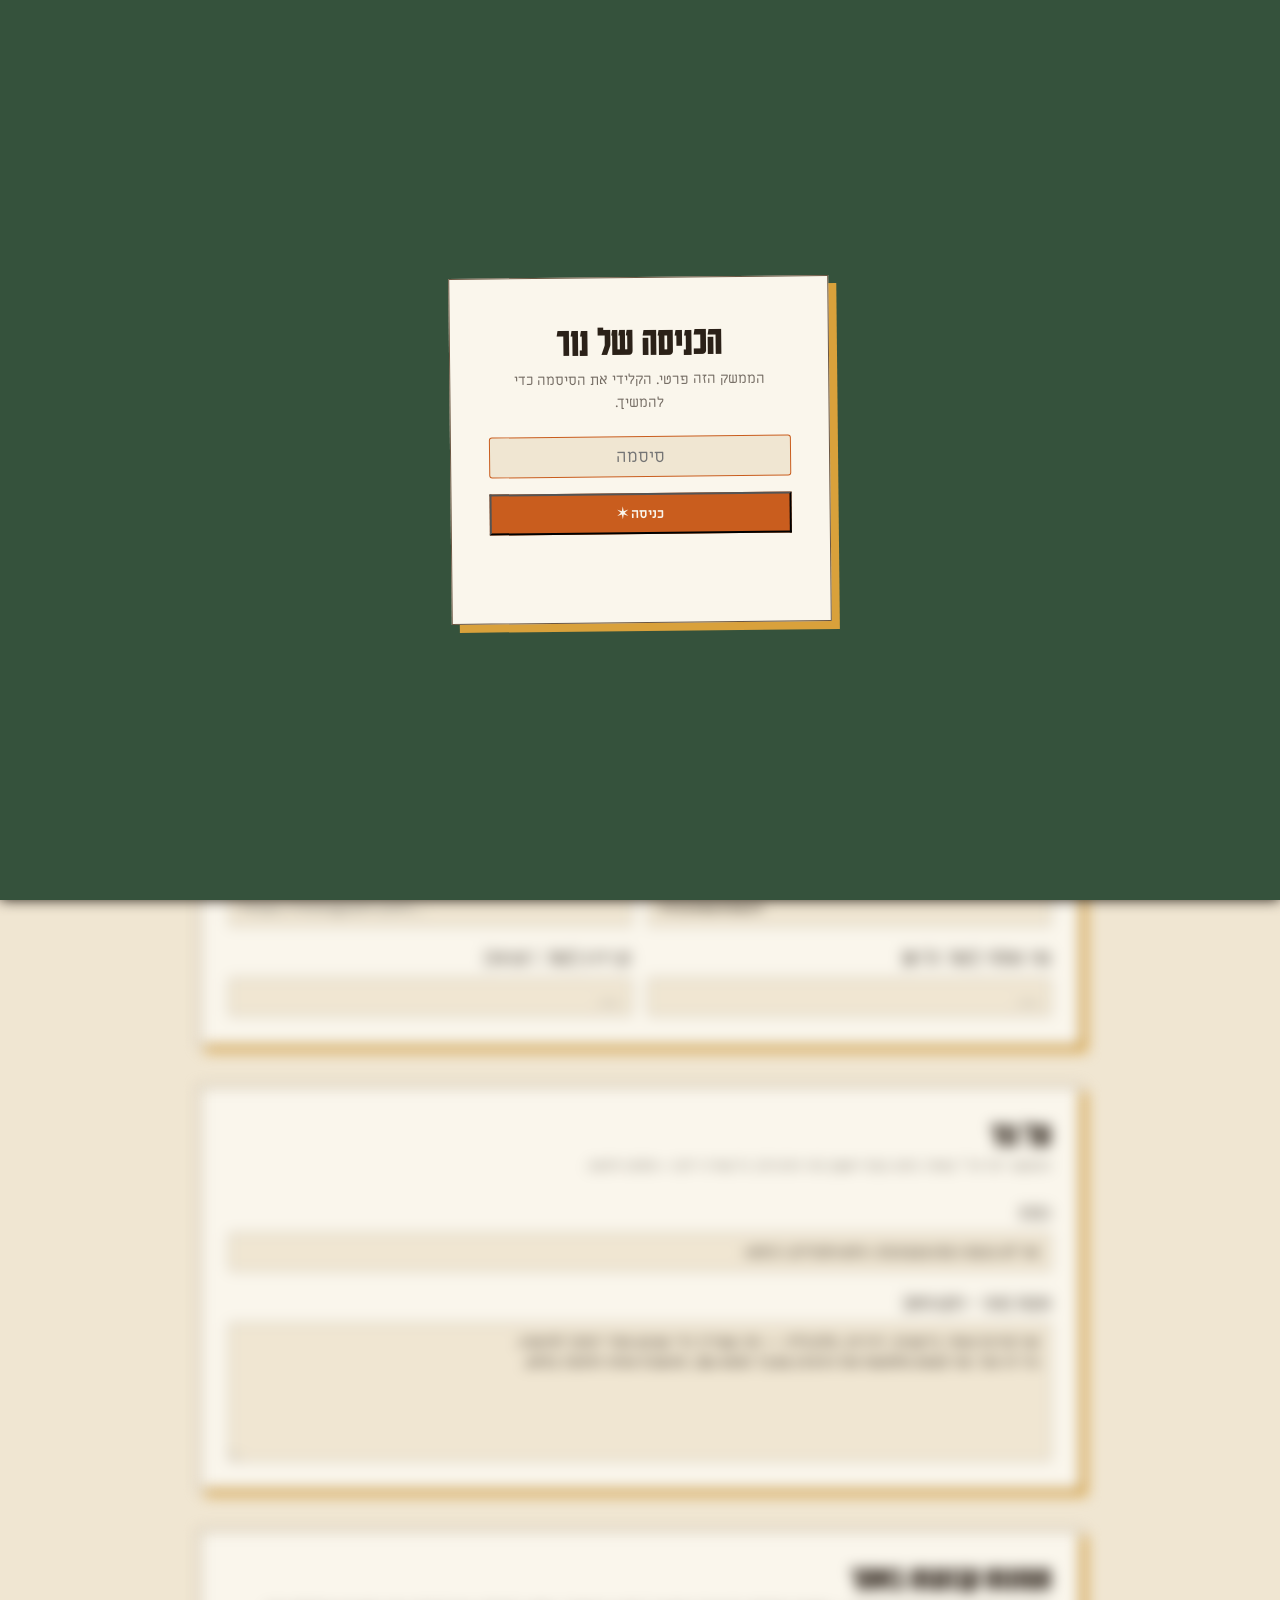
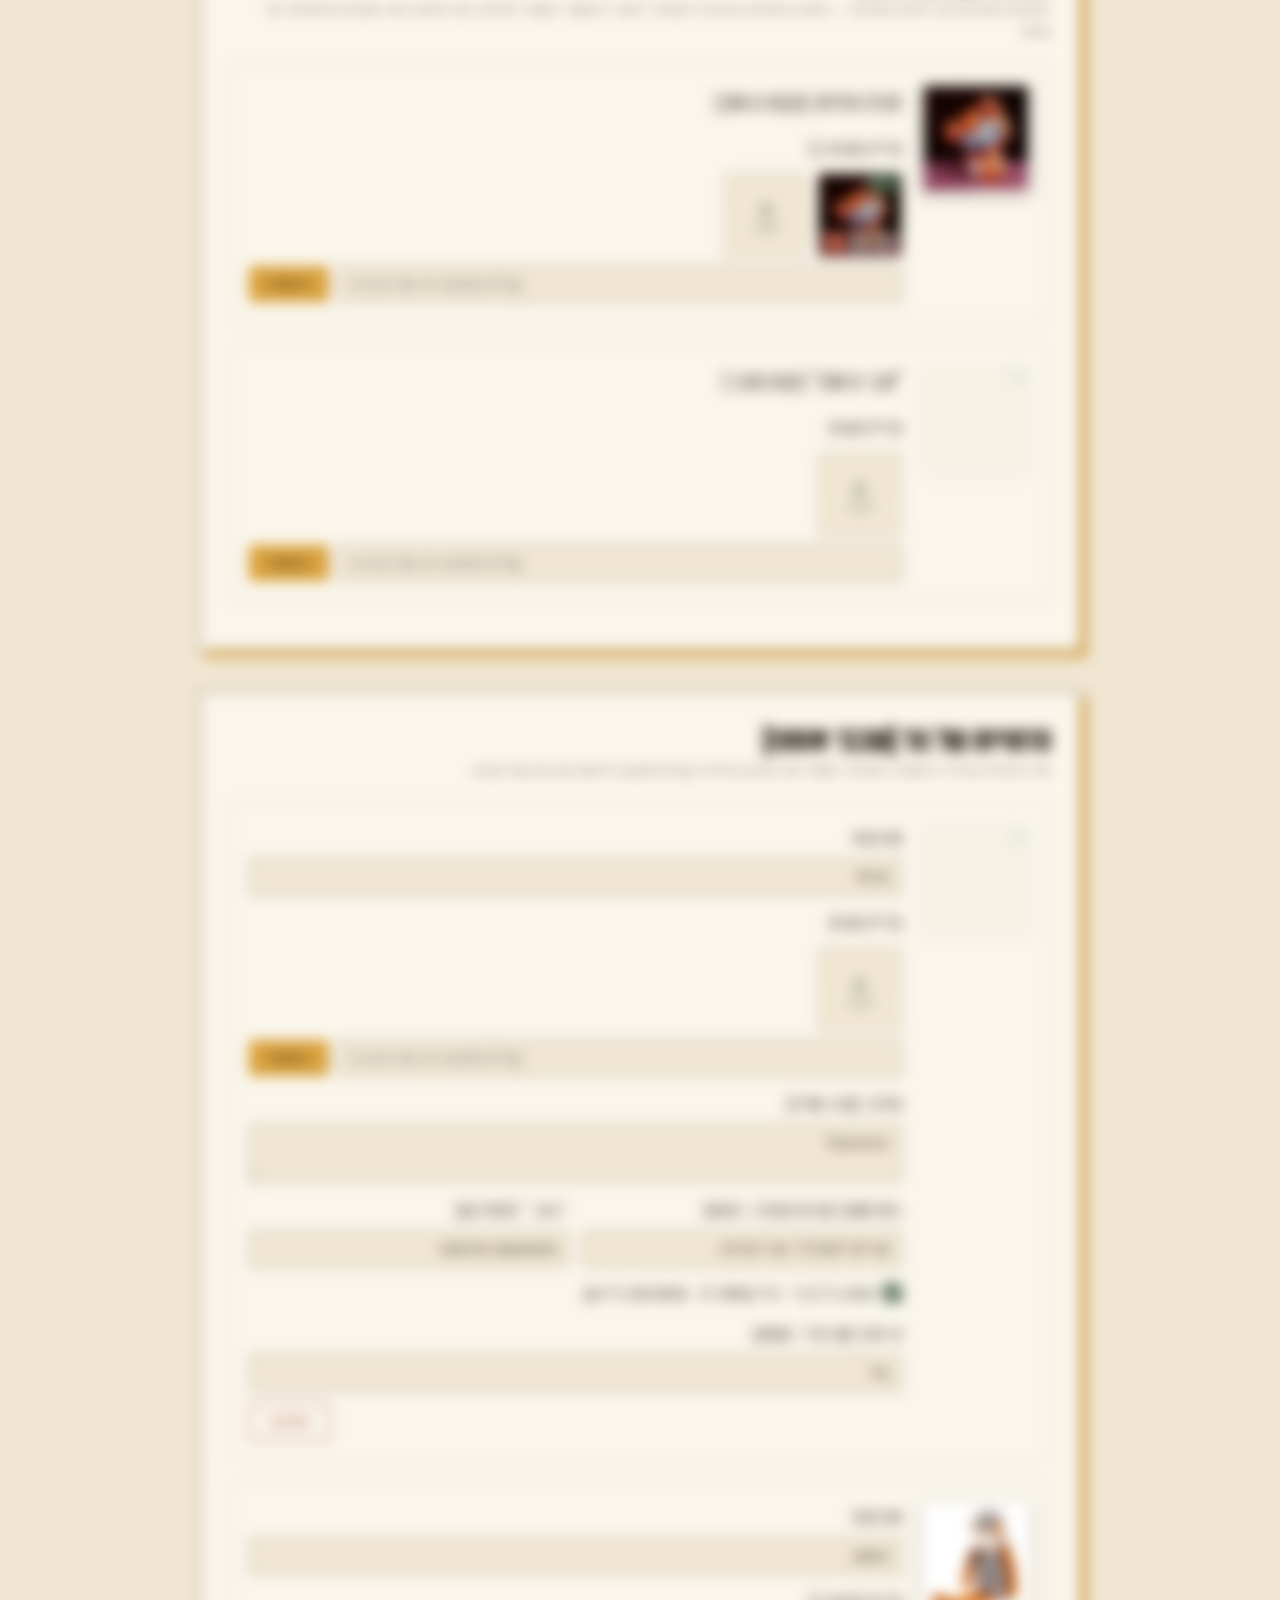
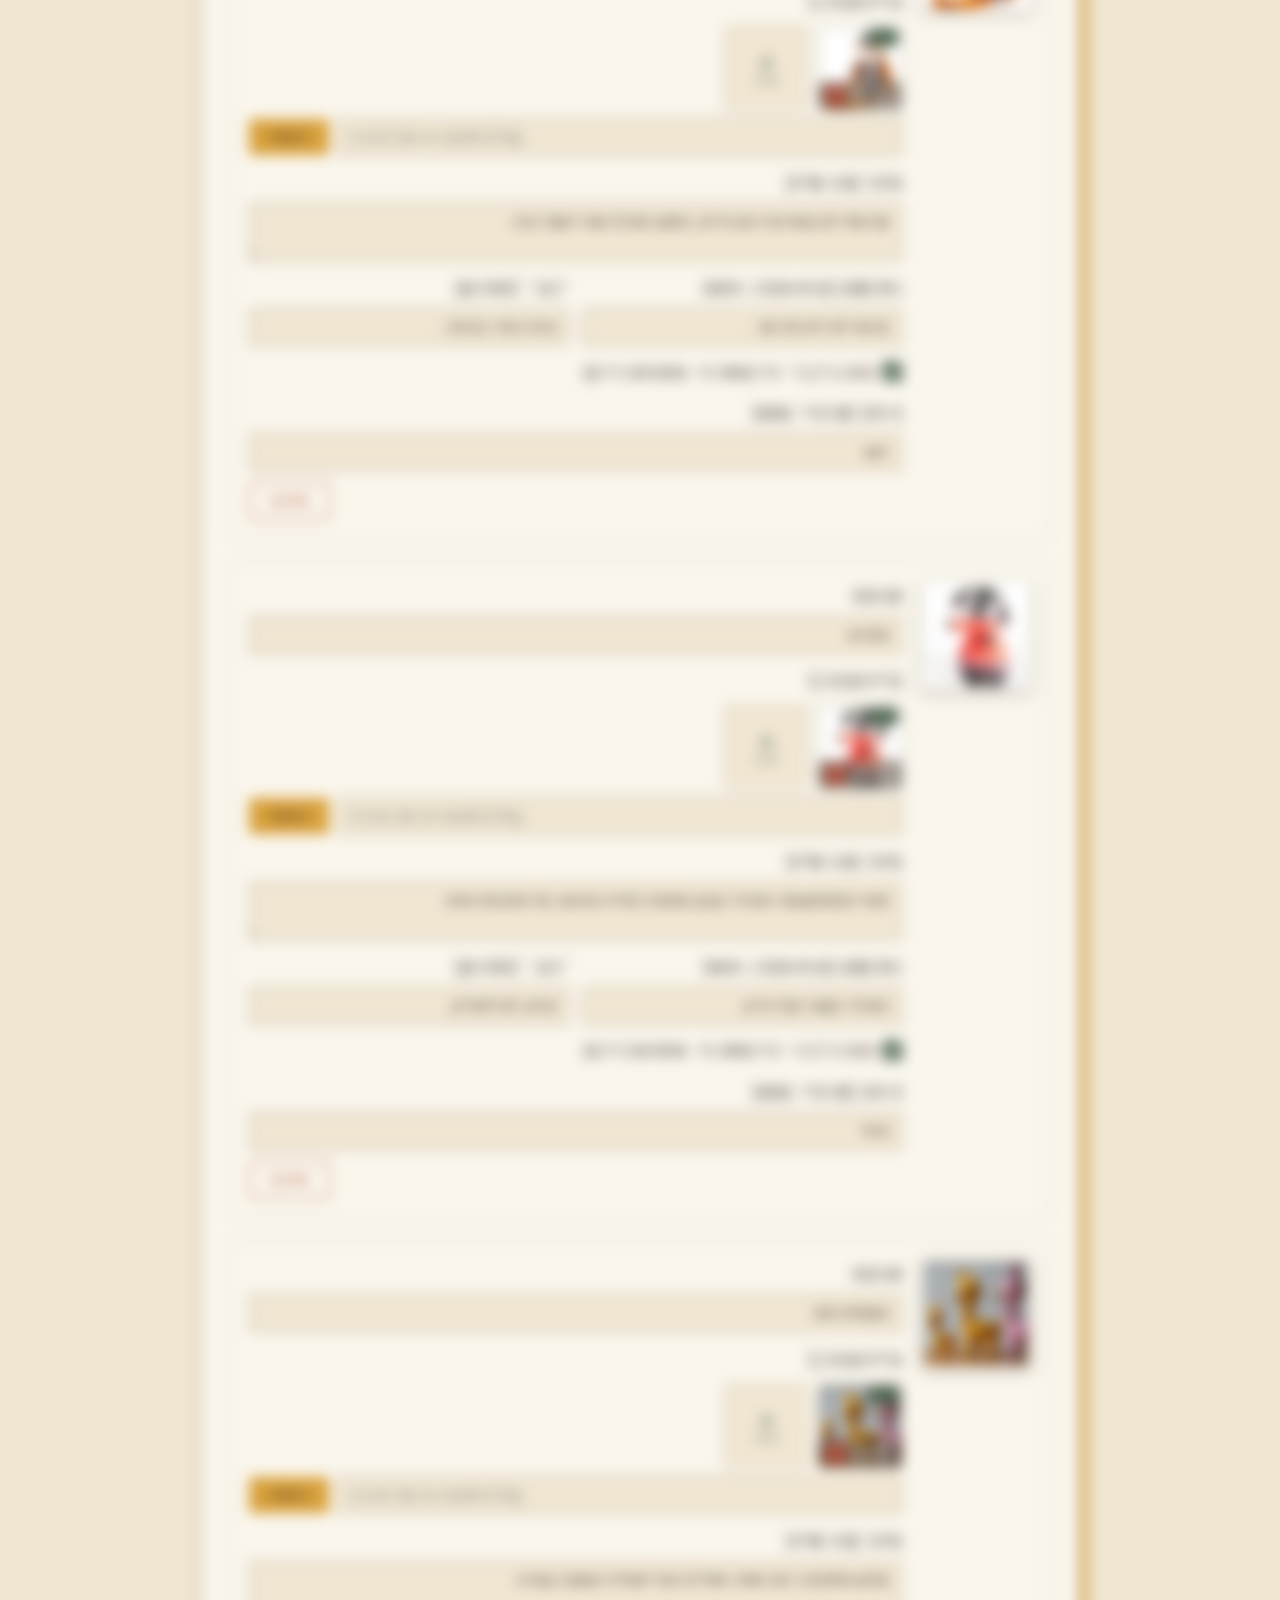
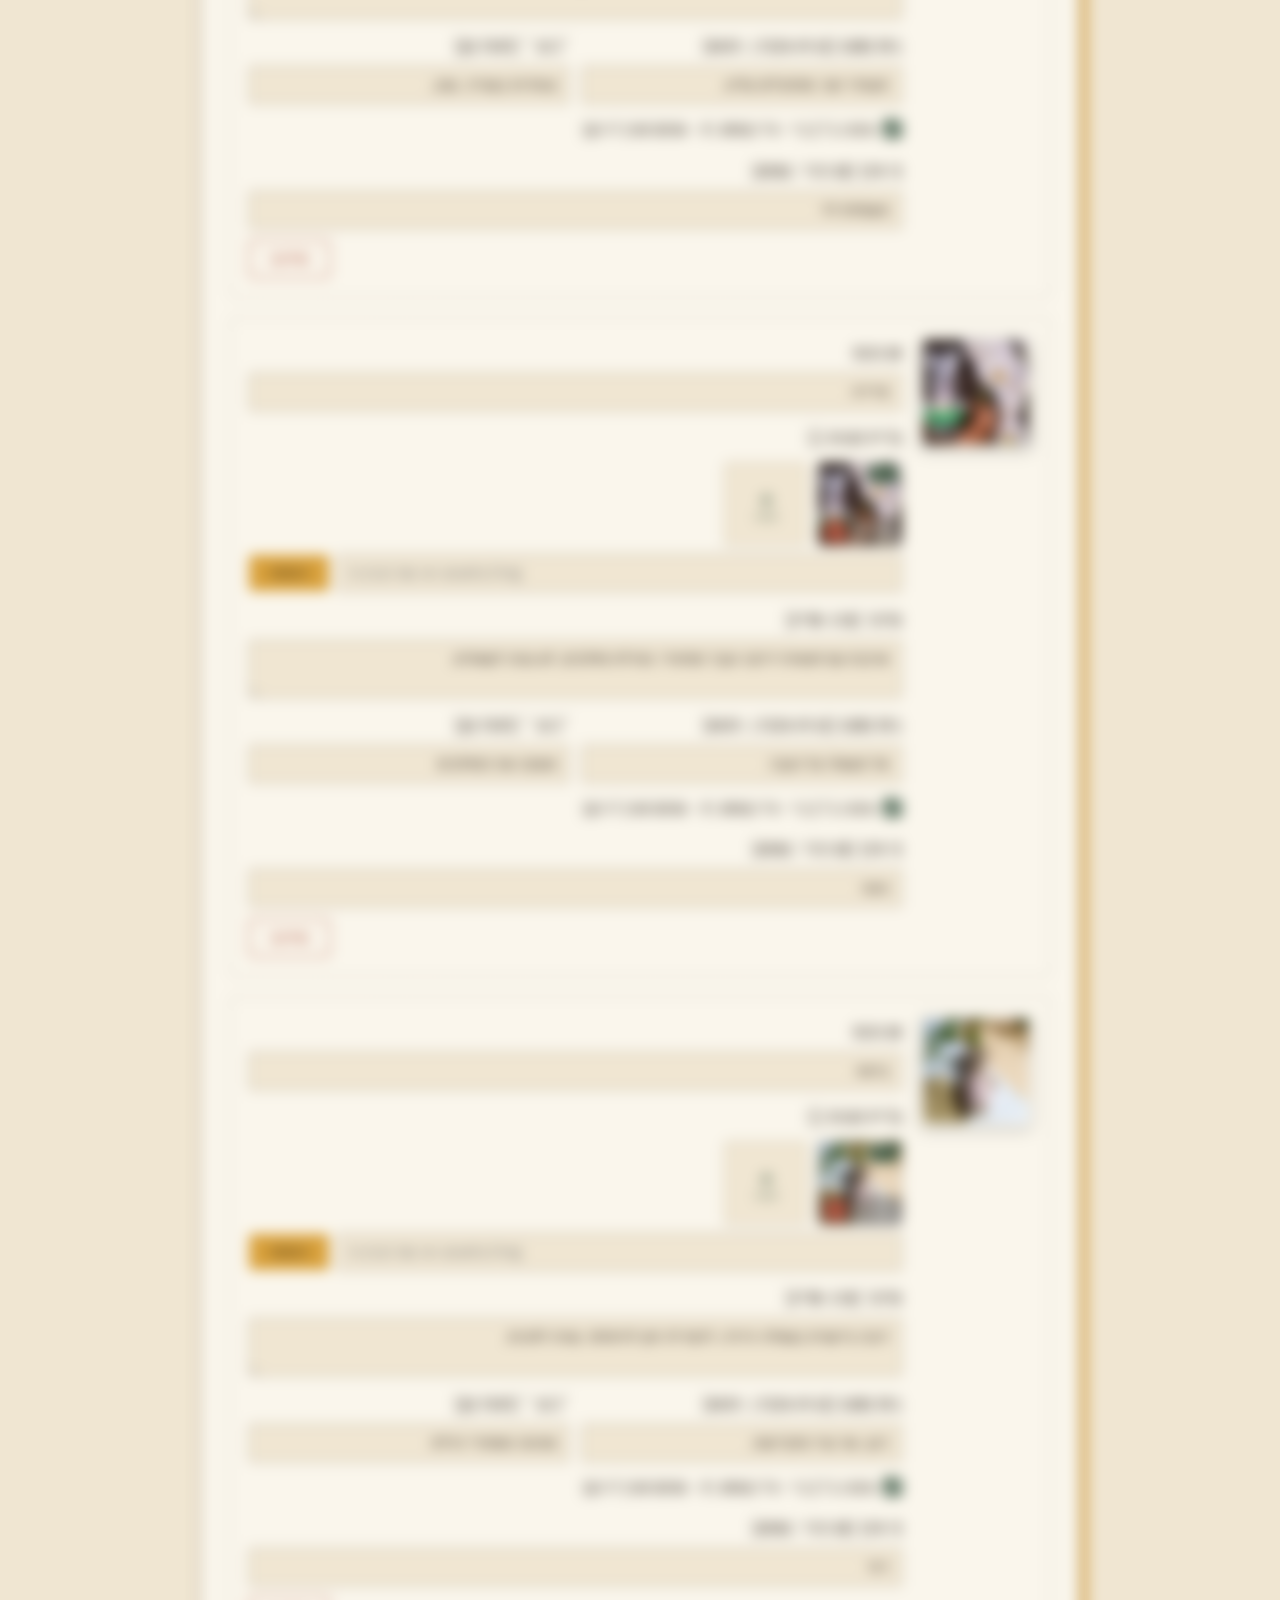
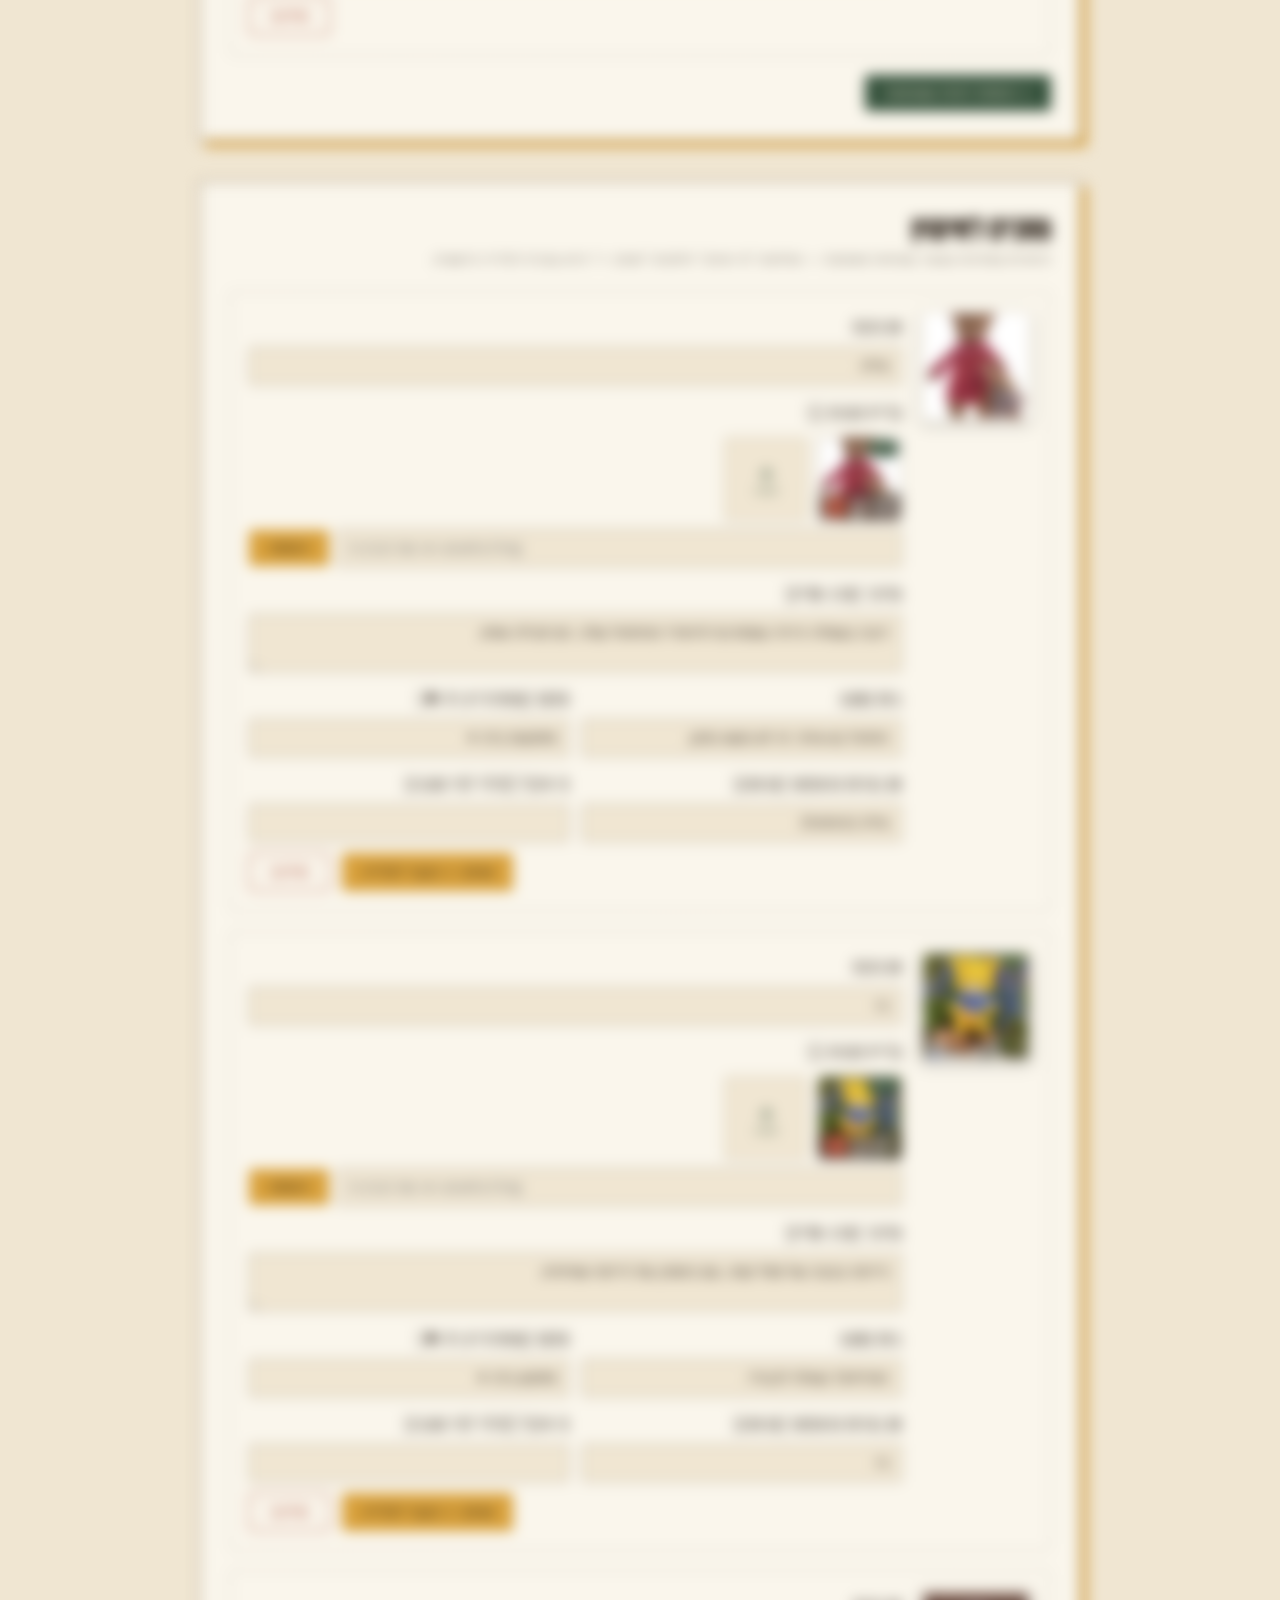
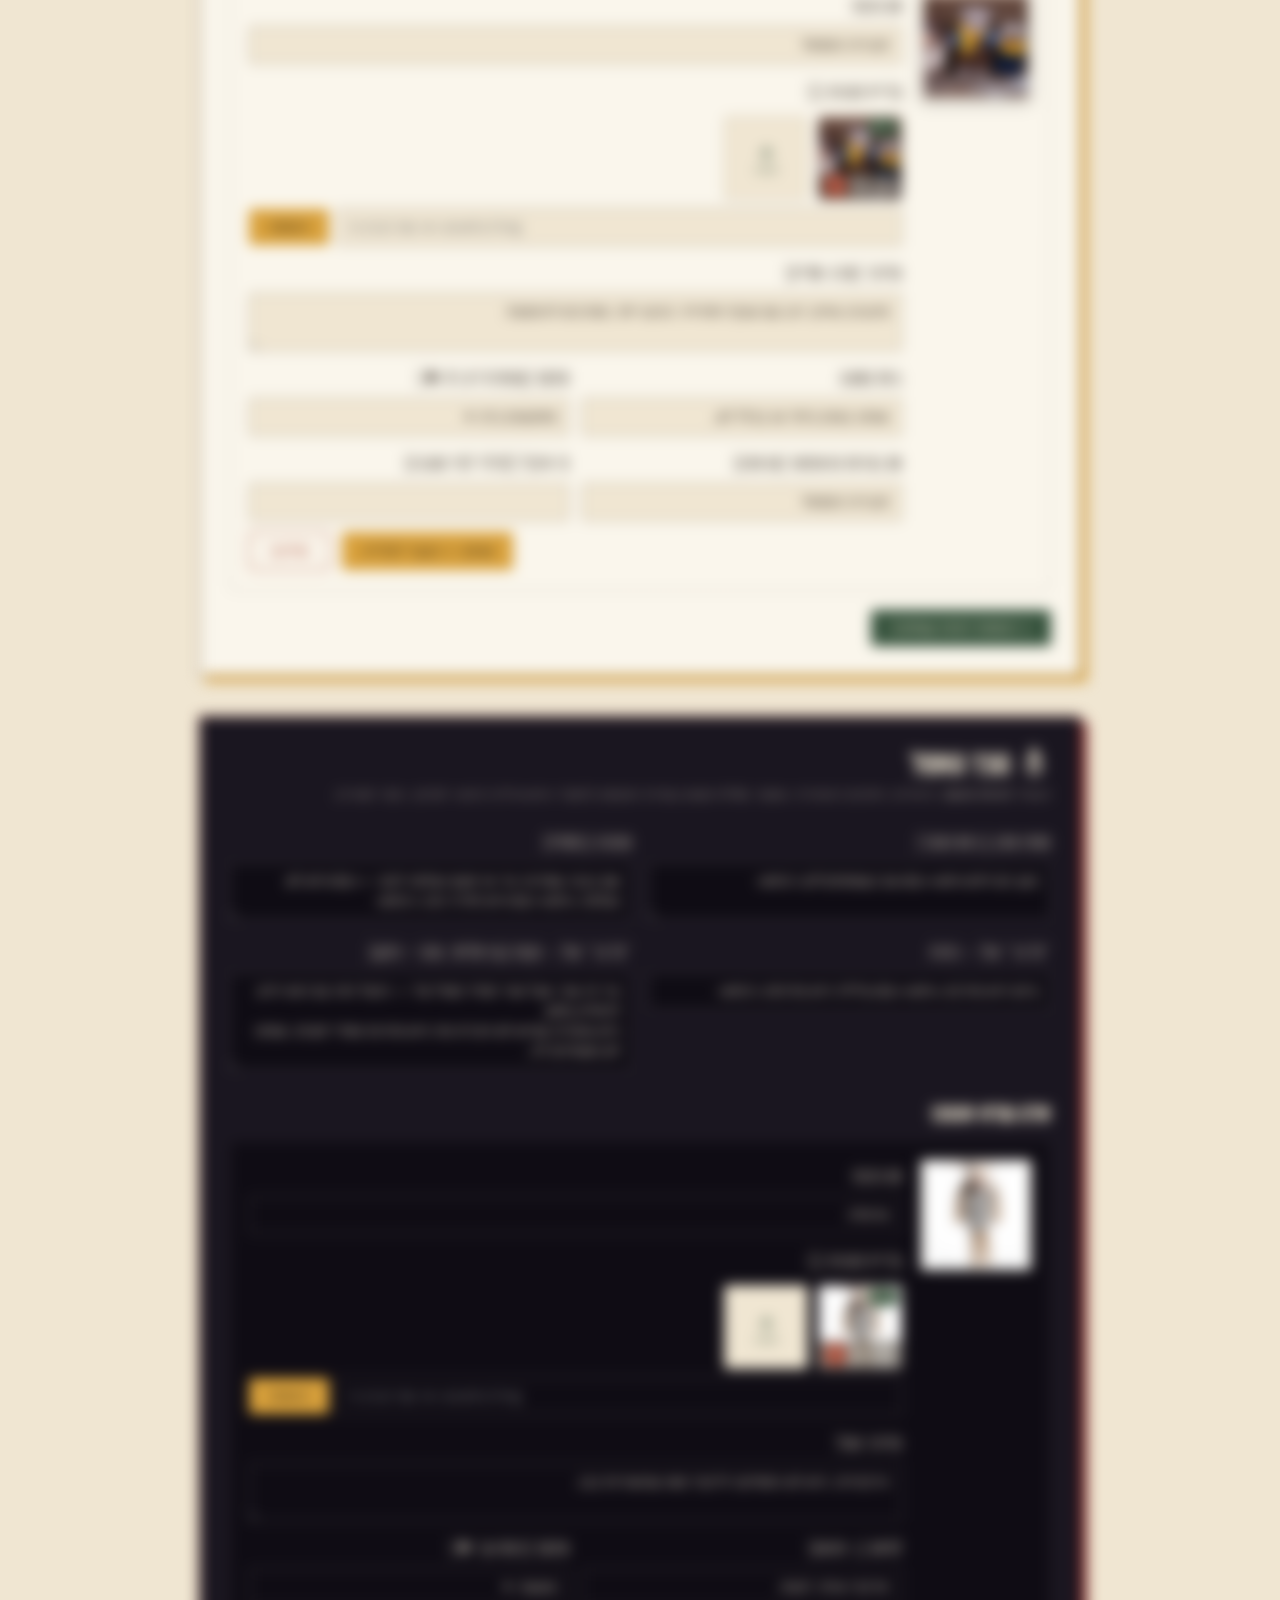
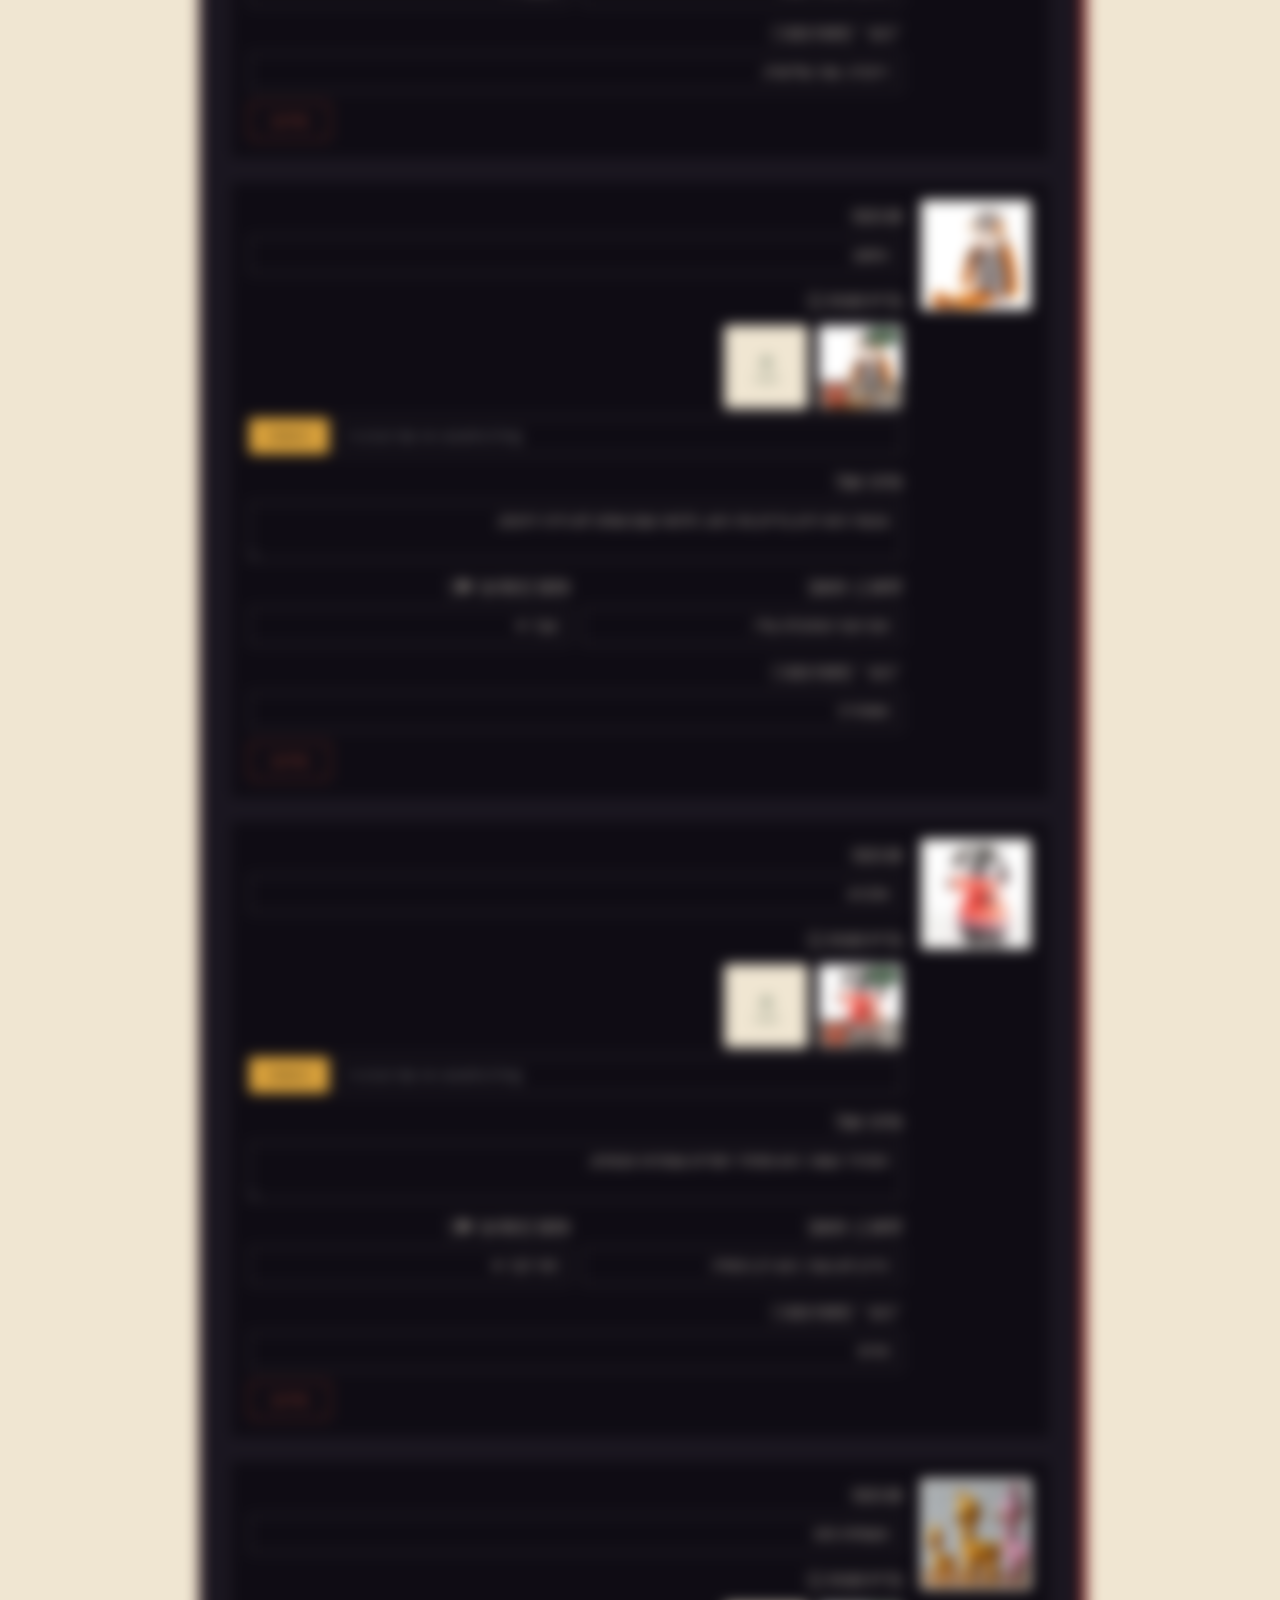
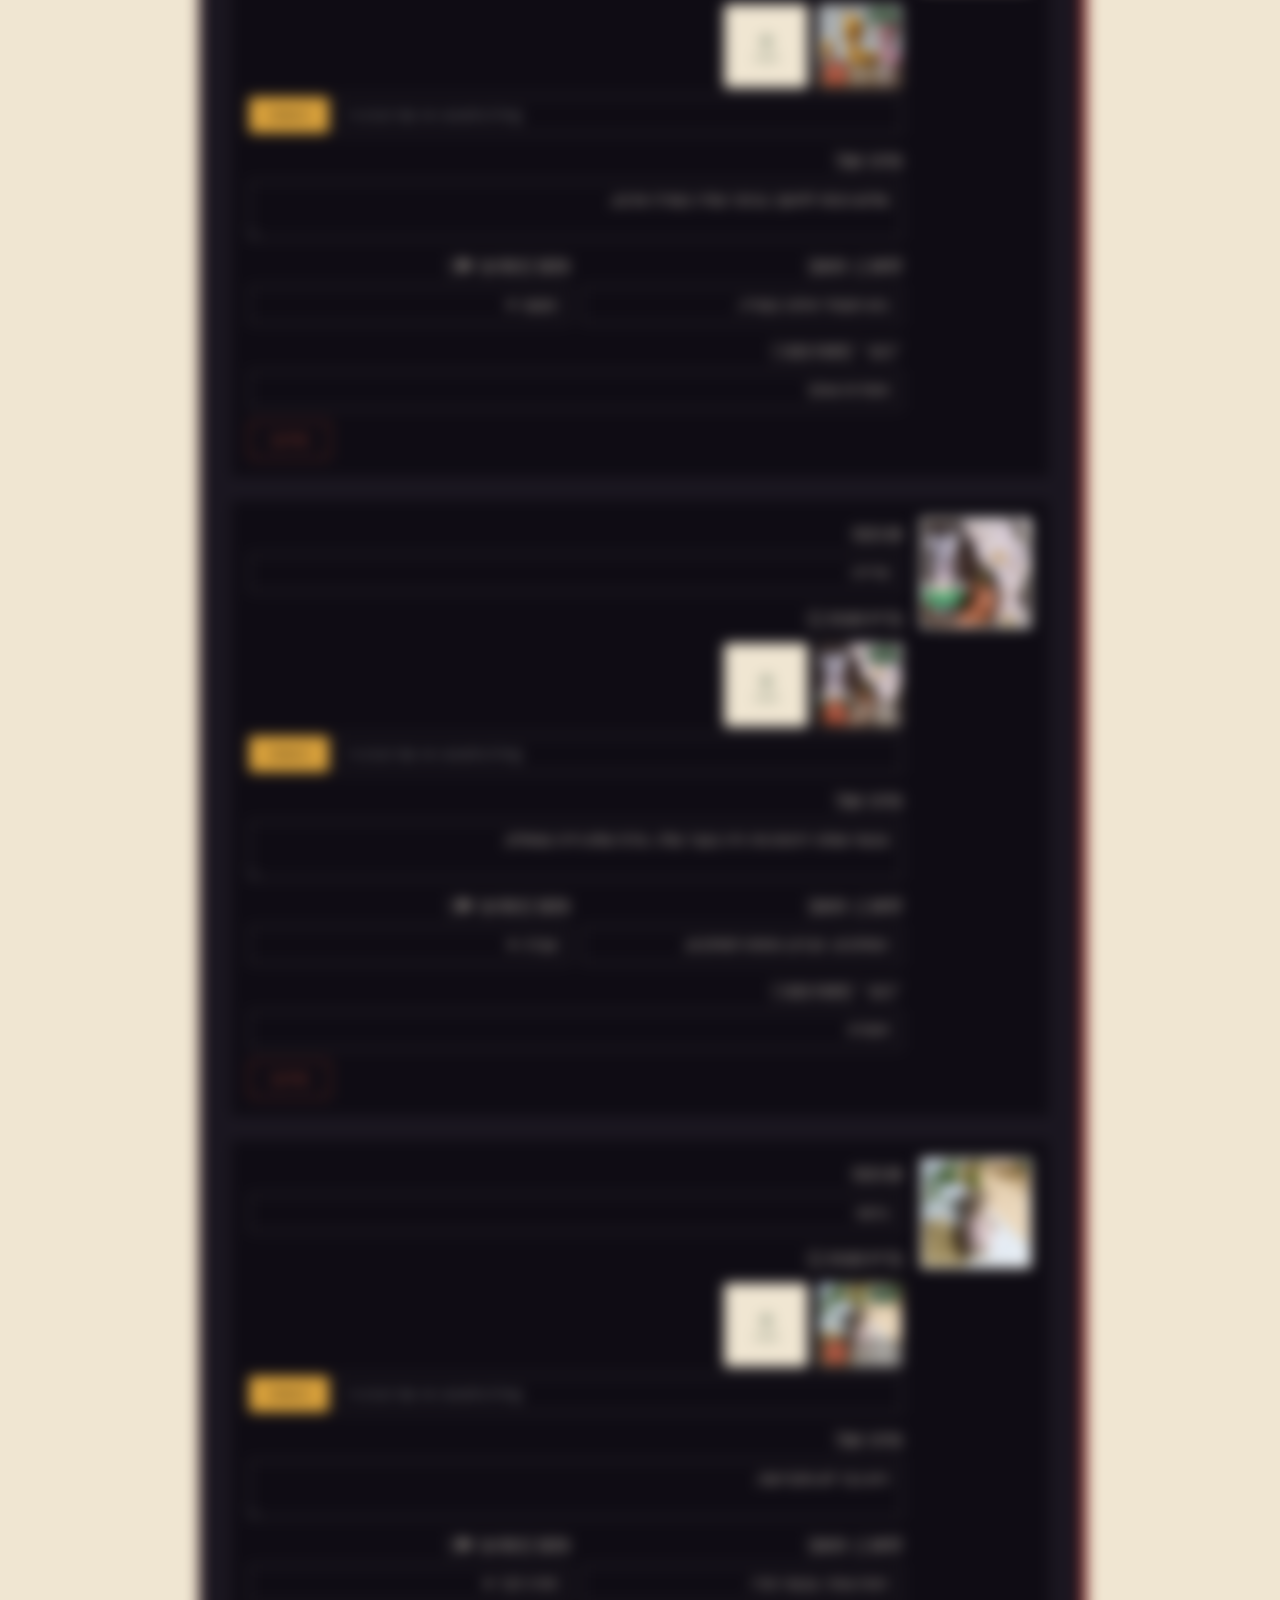
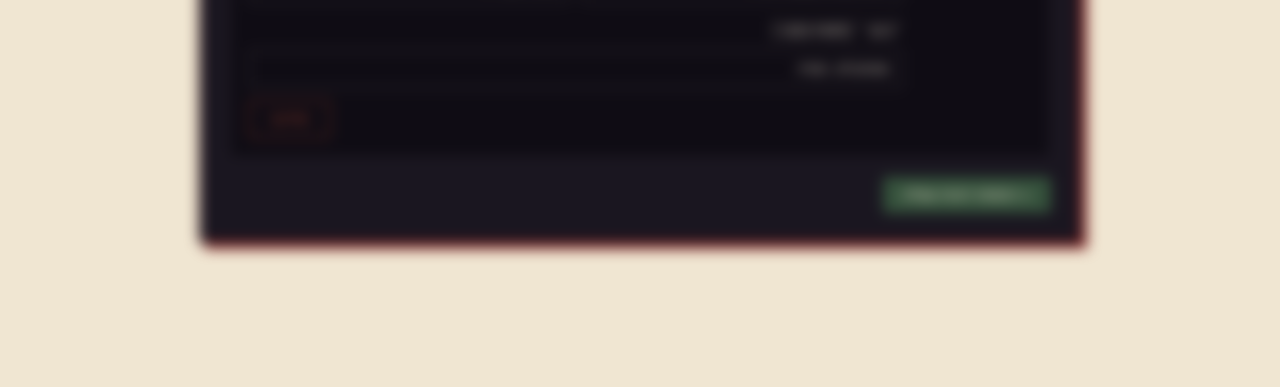
==== commit 891b2d3d: "אדמין: החלפת סיסמת הכניסה + הסרת הסיסמה הגלויה מההערה בקוד Co-Authored-By: Claude Fable 5 <noreply@a" ====
--- a/admin.html
+++ b/admin.html
@@ -232,8 +232,8 @@
 
   <script>
     // ===== password gate =====
-    // הסיסמה הנוכחית: noor — לשנות: מחליפים את ה-hash למטה (SHA-256 של הסיסמה החדשה).
-    const PASS_HASH = '92a70799e19d8734fecfb8e59aa930e9f386f7645059a1f2f04eb8483c9b5f1d';
+    // לשינוי סיסמה: מחליפים את ה-hash למטה (SHA-256 של הסיסמה החדשה).
+    const PASS_HASH = 'd1847a6fb4ebf0f233b55dc2b998e44fa14c828b353f1b93df248c96ba4da753';
     const lock = document.getElementById('lock');
     async function sha256(s) {
       const buf = await crypto.subtle.digest('SHA-256', new TextEncoder().encode(s));
@@ -264,6 +264,8 @@
   </script>
 
   <script src="assets/data/content.js"></script>
+  <!-- הגדרות מקומיות (טוקן) — קיים רק במחשב של נור, לא עולה לגיטהאב -->
+  <script src="assets/data/gh-local.js"></script>
   <script>
     const DRAFT_KEY = 'noorContentDraft';
     const statusEl = document.getElementById('status');
@@ -307,12 +309,20 @@
     let gh;
     try { gh = JSON.parse(localStorage.getItem(GH_KEY)) || {}; } catch (e) { gh = {}; }
     // pre-filled with this site's repo so only the Token needs entering
-    const GH_DEFAULTS = { owner: 'ClicknMove24', repo: 'noor', branch: 'main', token: '' };
+    const GH_DEFAULTS = { owner: 'ClicknMove24', repo: 'Nur', branch: 'main', token: '' };
+    // gh-local.js (המחשב של נור בלבד, לא בגיטהאב) גובר על מה שנשמר בדפדפן
+    const GH_LOCAL = window.NOOR_GH_LOCAL || {};
+    // מסיר רווחים ותווים נסתרים (סימוני כיווניות וכו') שנדבקים בהעתקה מצ'אטים
+    const ghClean = (s) => (s || '').replace(/[^\x21-\x7E]/g, '');
     ['owner', 'repo', 'branch', 'token'].forEach((k) => {
       const el = document.getElementById('gh-' + k);
-      el.value = gh[k] || GH_DEFAULTS[k];
-      gh[k] = el.value.trim();
-      el.addEventListener('input', () => { gh[k] = el.value.trim(); localStorage.setItem(GH_KEY, JSON.stringify(gh)); });
+      el.value = ghClean(GH_LOCAL[k] || gh[k] || GH_DEFAULTS[k]);
+      gh[k] = el.value;
+      el.addEventListener('input', () => {
+        const v = ghClean(el.value);
+        if (v !== el.value) el.value = v;
+        gh[k] = v; localStorage.setItem(GH_KEY, JSON.stringify(gh));
+      });
     });
     localStorage.setItem(GH_KEY, JSON.stringify(gh));
     const ghReady = () => gh.owner && gh.repo && gh.token;
